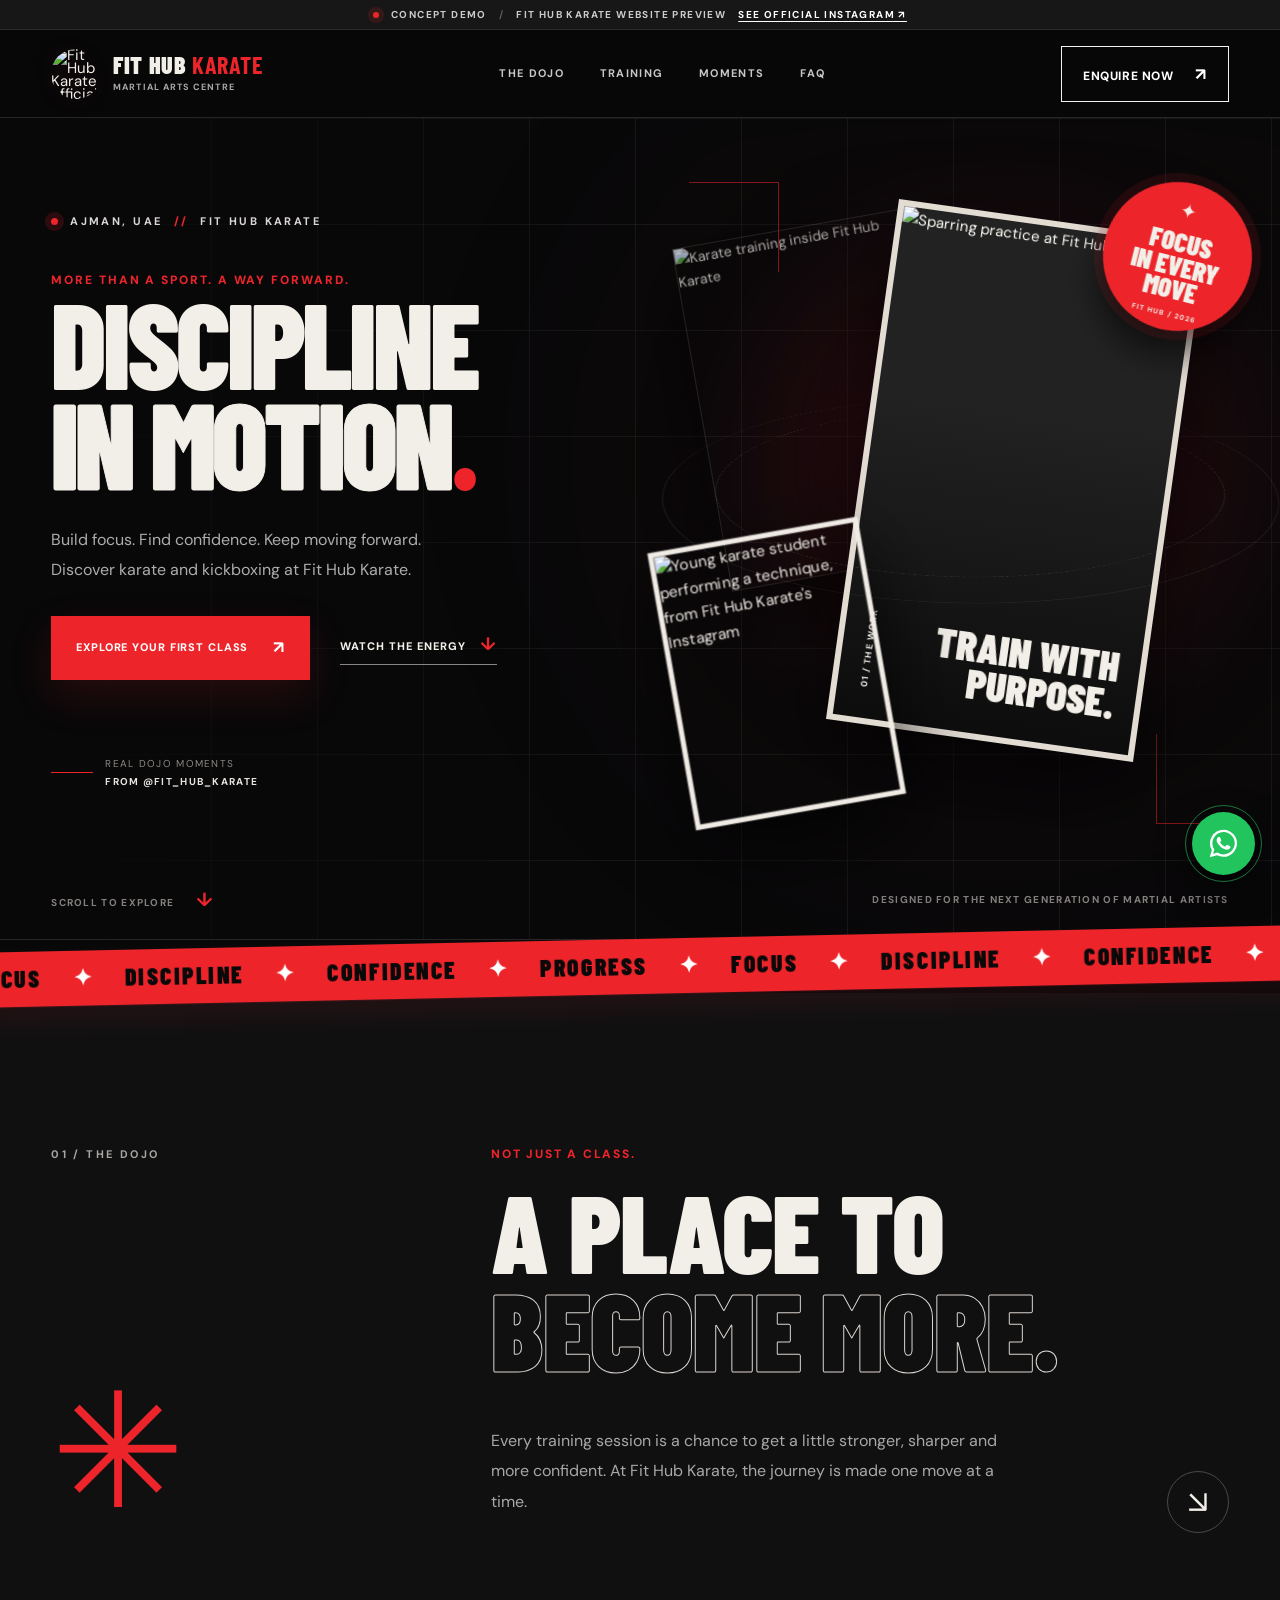
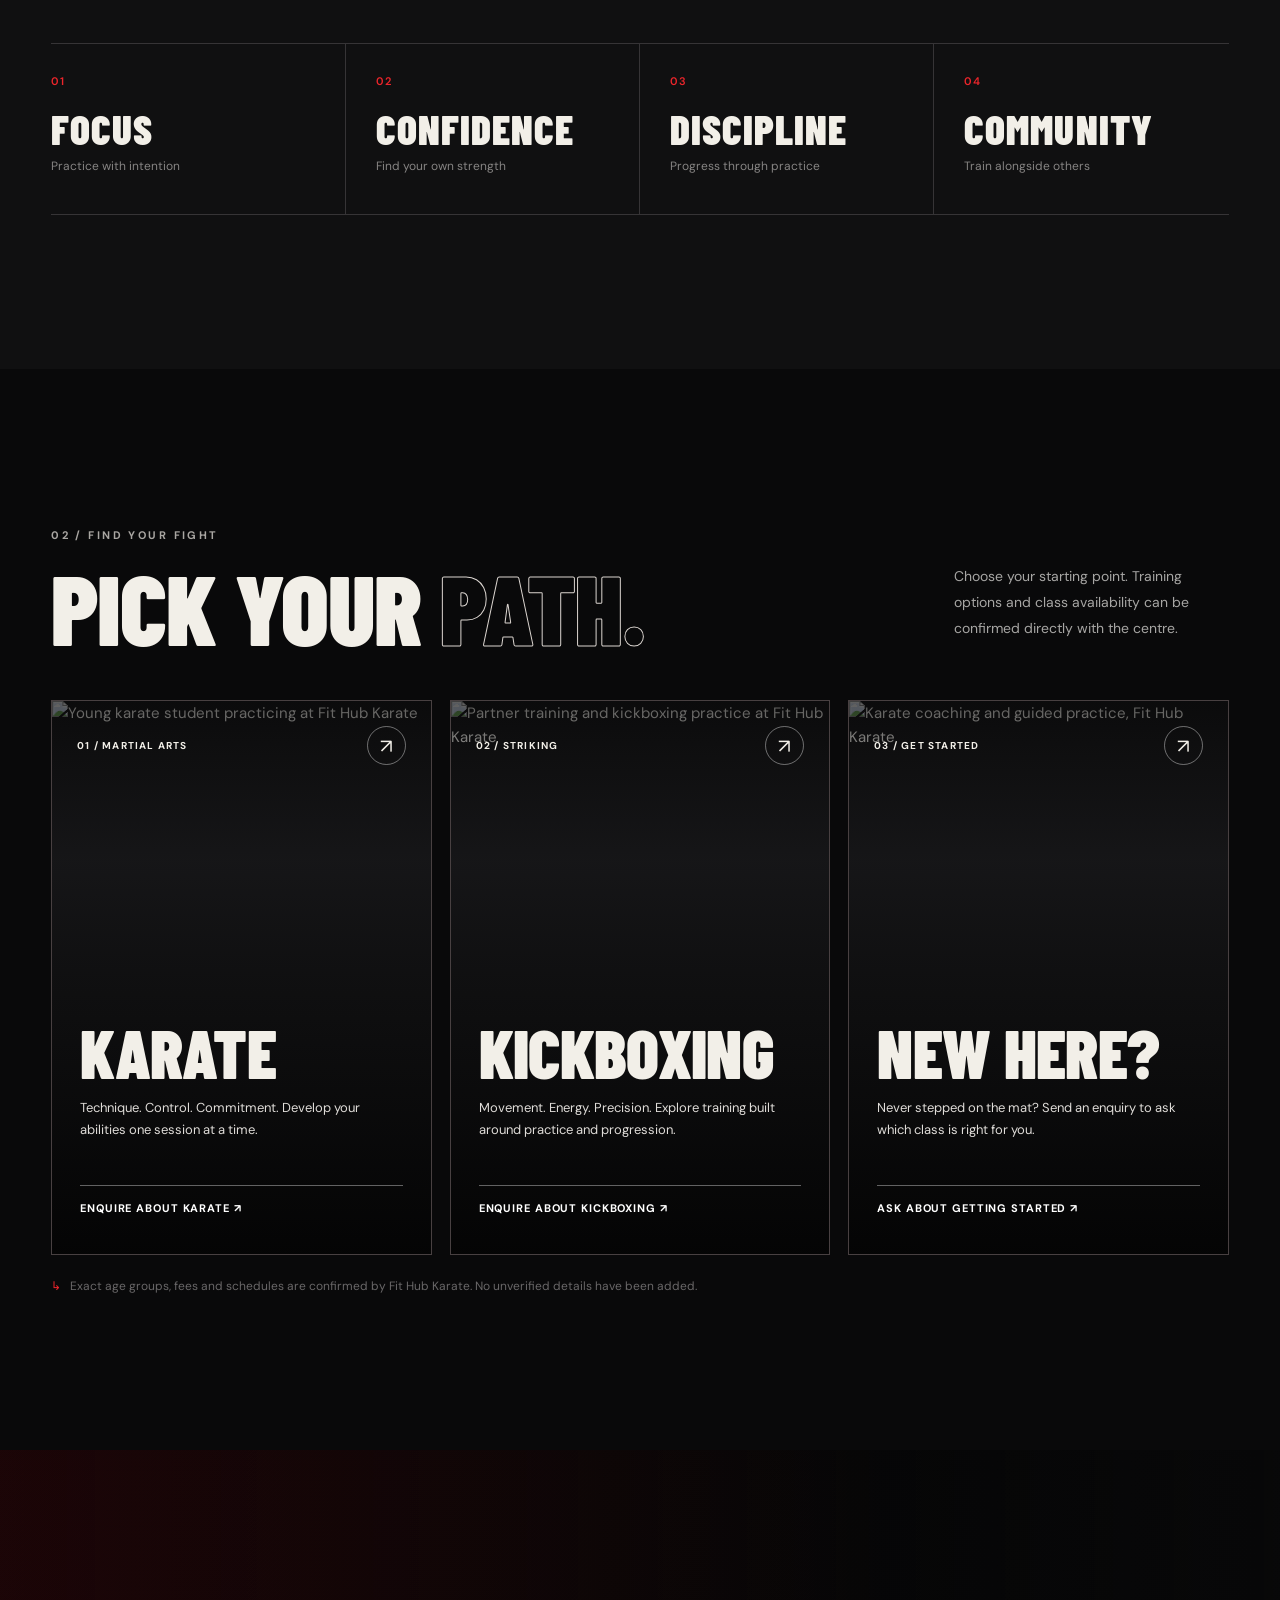
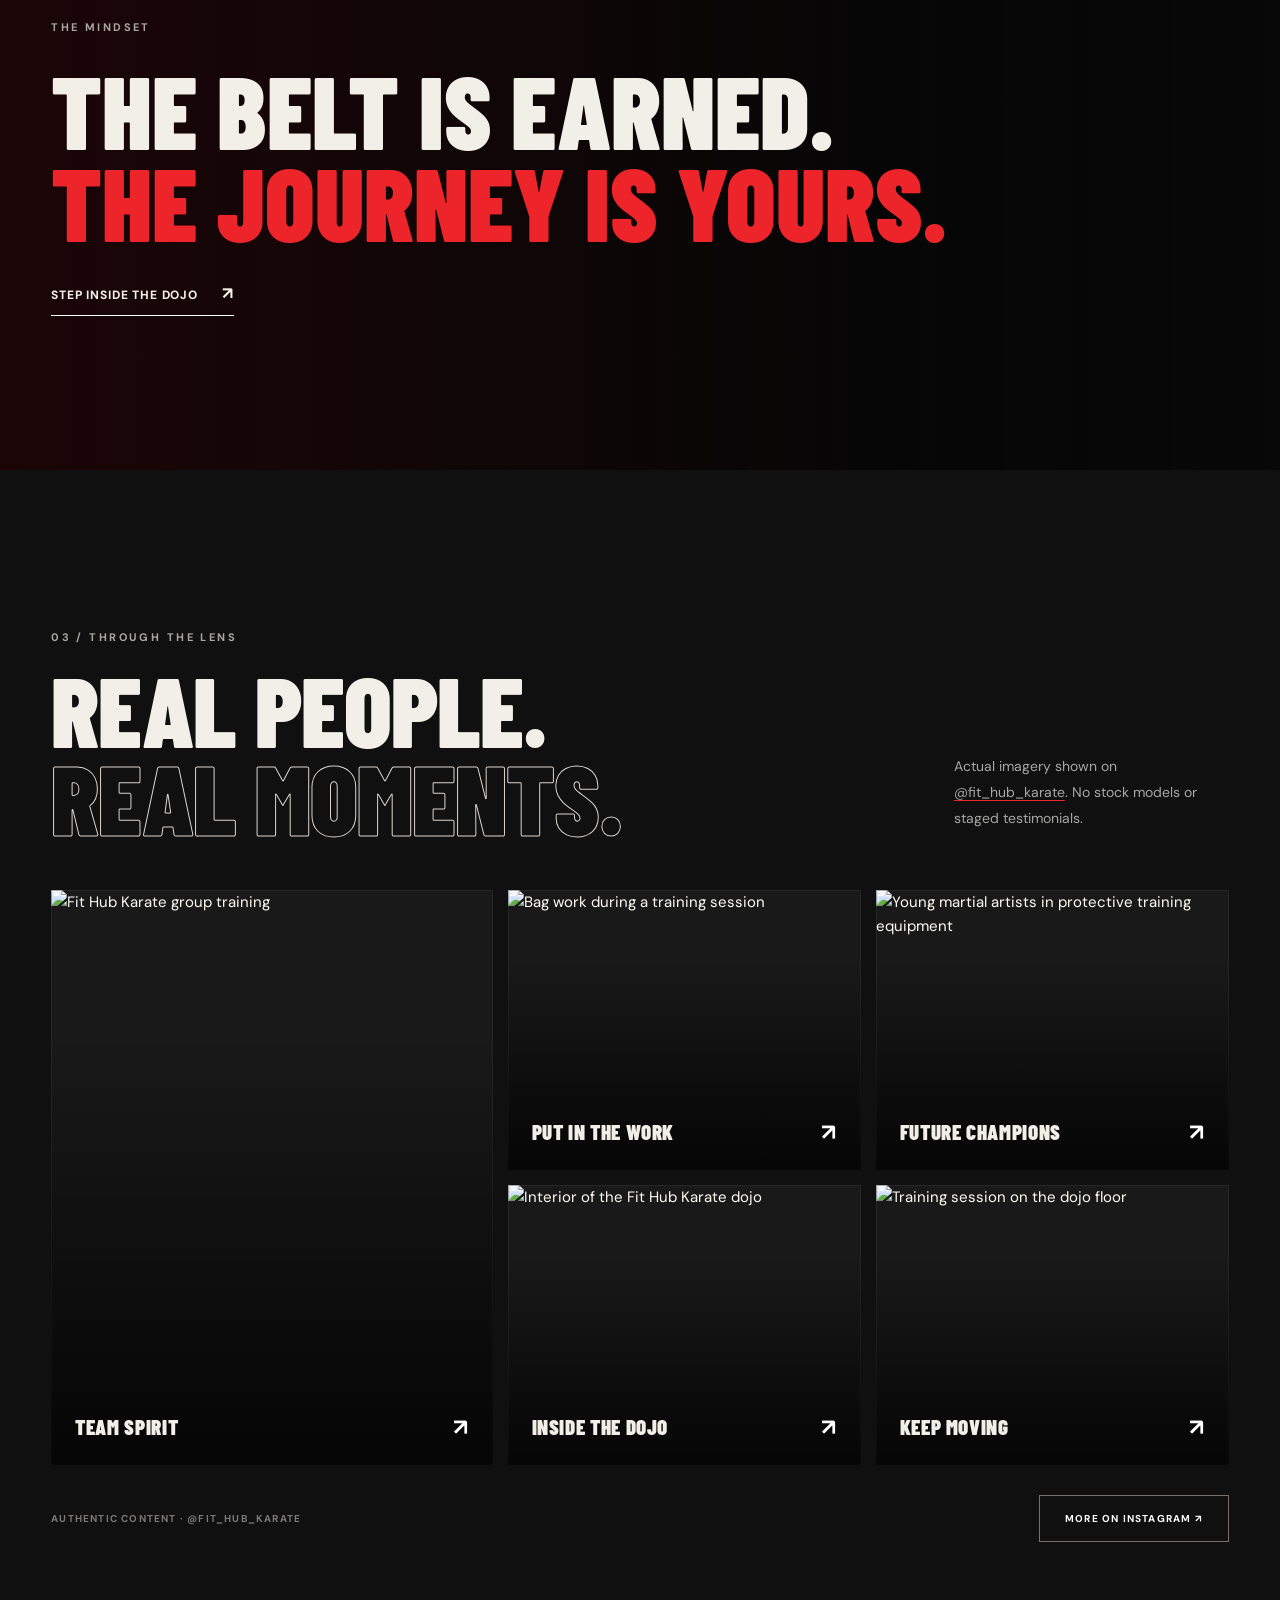
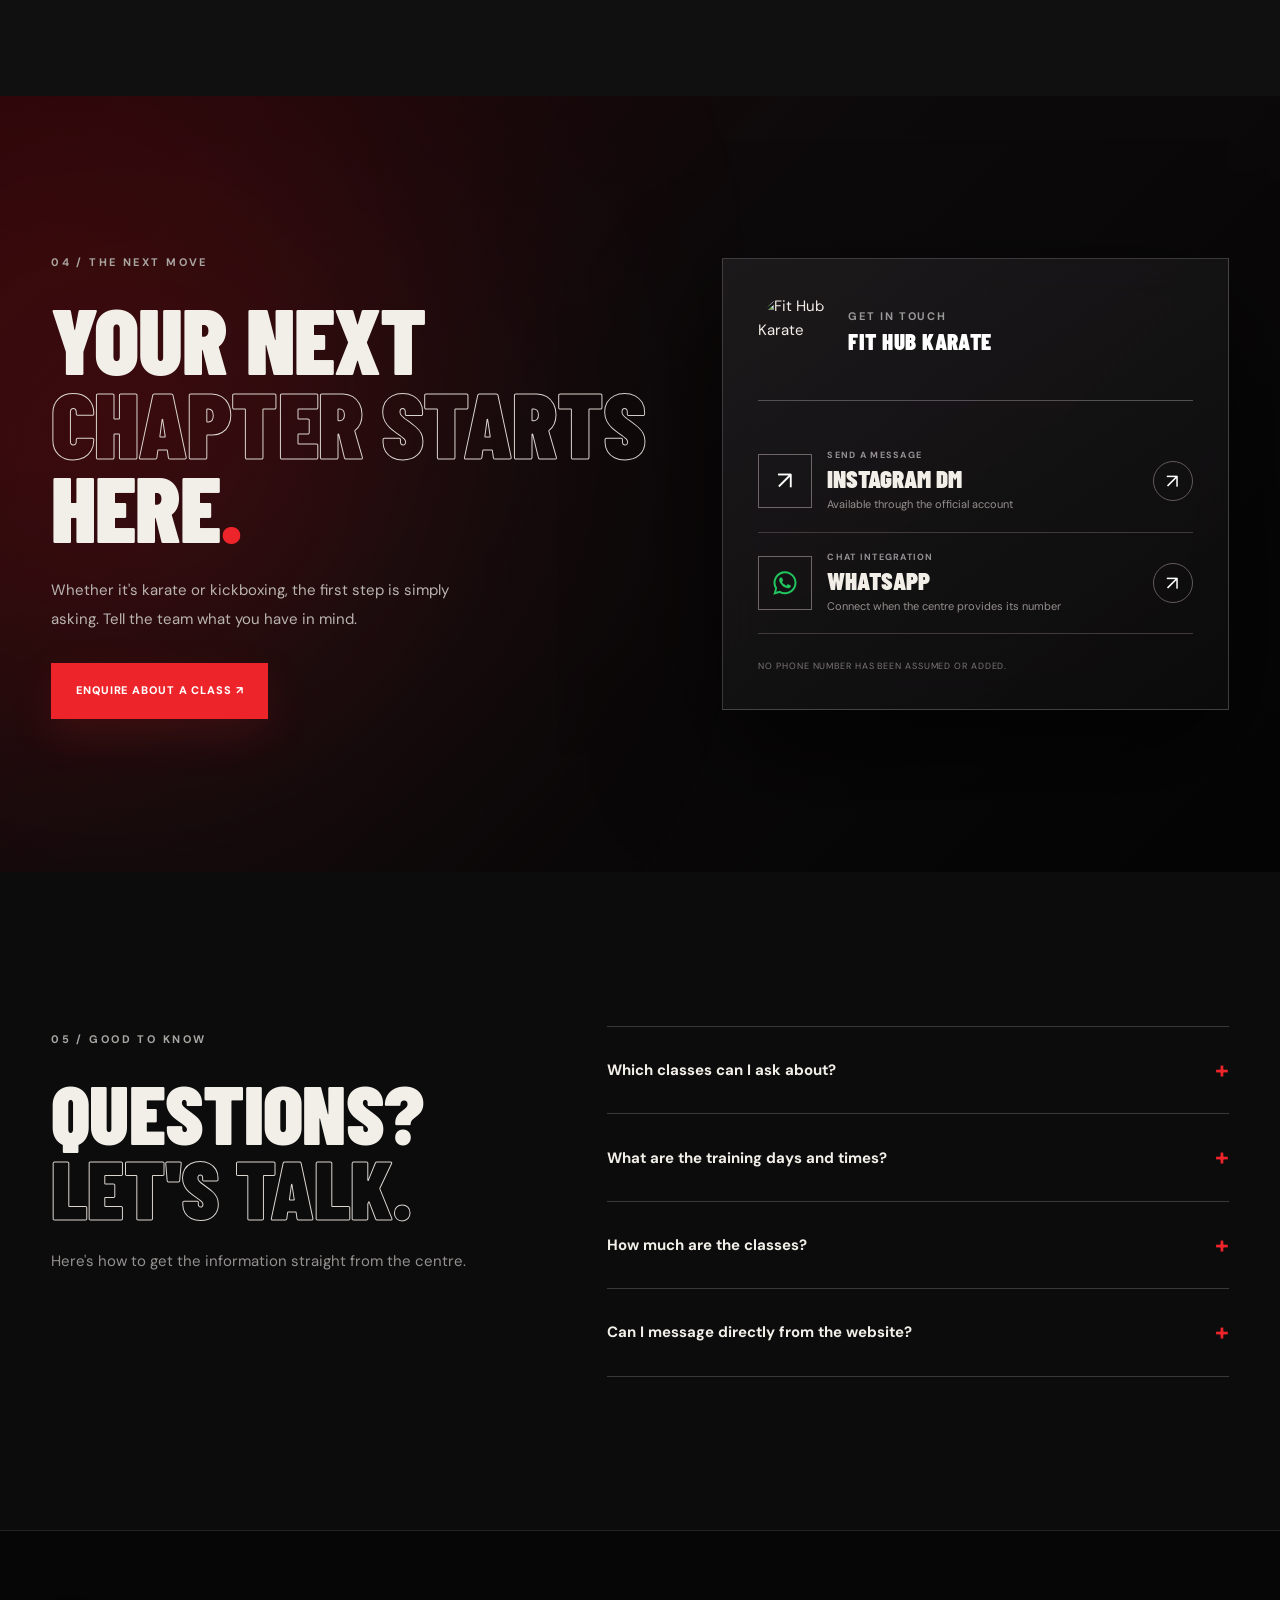
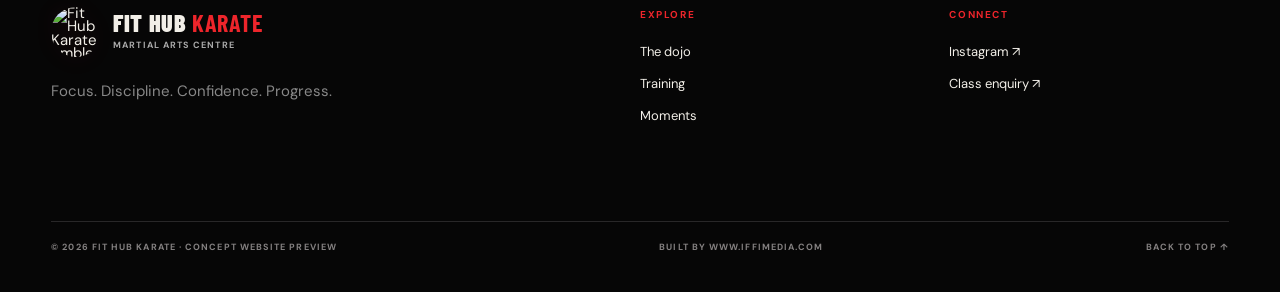
==== fit-hub-karate/index.html @ 552bd7cb "Add separate Fit Hub Karate futuristic concept demo and authentic Instagram imagery" ====
<!DOCTYPE html>
<html lang="en">
<head>
  <meta charset="UTF-8" />
  <meta name="viewport" content="width=device-width, initial-scale=1" />
  <meta name="theme-color" content="#0a0a0b" />
  <meta name="description" content="Fit Hub Karate — martial arts training, karate and kickboxing in Ajman. Explore real moments from the dojo and enquire about classes." />
  <meta property="og:title" content="FIT HUB KARATE | Discipline in Motion" />
  <meta property="og:description" content="Explore Fit Hub Karate's programs and authentic moments from the dojo." />
  <meta property="og:image" content="https://d2ol7oe51mr4n9.cloudfront.net/user_3KYPszgdAEjqdH8bZYvE3jjPIXd/e1987453-2b56-4bef-8ca5-f088abf48499.webp" />
  <link rel="icon" type="image/webp" href="https://d2ol7oe51mr4n9.cloudfront.net/user_3KYPszgdAEjqdH8bZYvE3jjPIXd/39b40519-b573-4ea6-8943-a8e97a58d412.webp" />
  <link rel="preconnect" href="https://fonts.googleapis.com" />
  <link rel="preconnect" href="https://fonts.gstatic.com" crossorigin />
  <link href="https://fonts.googleapis.com/css2?family=Barlow+Condensed:wght@500;600;700;800;900&family=DM+Sans:wght@400;500;600;700&display=swap" rel="stylesheet" />
  <style>
:root{--bg:#080809;--surface:#111113;--red:#ed252b;--red2:#a00910;--cream:#f2efe8;--muted:#a5a3a0;--line:rgba(255,255,255,.12);--display:'Barlow Condensed',Impact,'Arial Narrow',sans-serif;--body:'DM Sans',Arial,sans-serif;--ease:cubic-bezier(.19,1,.22,1)}
*{box-sizing:border-box}html{scroll-behavior:smooth;scroll-padding-top:95px}body{margin:0;color:var(--cream);background:var(--bg);font:400 15px/1.6 var(--body);overflow-x:hidden}body.modal-open{overflow:hidden}img{display:block;max-width:100%}a{color:inherit;text-decoration:none}button,input,textarea,select{font:inherit}button{cursor:pointer}button:focus-visible,a:focus-visible,input:focus-visible,select:focus-visible,textarea:focus-visible{outline:2px solid var(--red);outline-offset:3px}::selection{background:var(--red);color:#fff}.wrap{width:min(100% - 8vw,1440px);margin:auto}.section-pad{padding:clamp(100px,12vw,170px) 0}.scroll-progress{position:fixed;z-index:101;top:0;left:0;height:3px;width:0;background:var(--red);box-shadow:0 0 18px var(--red)}.preview-bar{height:30px;background:#171717;border-bottom:1px solid #2c2c2d;display:flex;align-items:center;justify-content:center;gap:12px;font-size:10px;letter-spacing:.14em;font-weight:700;color:#ccc;text-transform:uppercase}.preview-bar .pulse{width:6px;height:6px;border-radius:50%;background:var(--red);box-shadow:0 0 0 5px #ed252b22;animation:breathe 2s infinite}.preview-bar a{color:#fff;text-decoration:underline;text-underline-offset:3px}.preview-divider{color:#5c5c5c}.site-header{position:sticky;z-index:90;top:0;height:88px;display:flex;justify-content:space-between;align-items:center;gap:28px;padding:0 4vw;background:rgba(8,8,9,.84);backdrop-filter:blur(23px);-webkit-backdrop-filter:blur(23px);border-bottom:1px solid var(--line)}.brand{display:flex;align-items:center;gap:12px;flex-shrink:0;line-height:.88}.brand img{width:50px;height:50px;object-fit:cover;border-radius:50%;filter:drop-shadow(0 2px 10px #ef243322)}.brand span{font:900 24px/1 var(--display);letter-spacing:.025em}.brand b{color:var(--red)}.brand small{display:block;font:700 9px/1.6 var(--body);letter-spacing:.12em;color:#aaa;margin-top:3px}.desktop-nav{display:flex;gap:clamp(16px,2.8vw,42px)}.desktop-nav a{font-size:11px;font-weight:700;letter-spacing:.12em;color:#c9c7c5;transition:color .25s}.desktop-nav a:hover{color:var(--red)}.nav-cta{border:1px solid #f2f2f2;padding:16px 21px;background:transparent;color:#fff;font:800 12px var(--body);letter-spacing:.05em;transition:background .25s,color .25s;white-space:nowrap}.nav-cta span{padding-left:18px;font-size:17px}.nav-cta:hover{background:#fff;color:#000}.menu-toggle{display:none;background:none;border:0;padding:12px;width:47px}.menu-toggle span{display:block;width:100%;height:2px;background:#fff;margin:6px 0;transition:.3s}.mobile-menu{display:none}.hero{min-height:790px;position:relative;isolation:isolate;overflow:hidden;border-bottom:1px solid var(--line)}.hero-grid-lines{position:absolute;inset:0;z-index:-2;opacity:.28;background-image:linear-gradient(90deg,transparent calc(100% - 1px),#7e7777 100%),linear-gradient(0deg,transparent calc(100% - 1px),#7e7777 100%);background-size:106px 106px;mask-image:linear-gradient(90deg,transparent 0%,black 50%,black 100%)}.hero-aura{position:absolute;z-index:-1;right:-10%;top:0;width:76%;height:110%;background:radial-gradient(ellipse at 58% 38%,#7c101e70 0%,#1d080c2c 37%,transparent 70%);filter:blur(22px)}.hero-inner{display:grid;grid-template-columns:1fr 1.02fr;gap:3.2vw;min-height:700px;align-items:center;padding-top:34px;padding-bottom:35px}.hero-copy{position:relative;z-index:5;padding:45px 0}.eyebrow,.section-index{font-size:11px;font-weight:700;letter-spacing:.22em;text-transform:uppercase;color:#a9a6a2}.eyebrow{display:flex;align-items:center;gap:12px;color:#dbd8d7}.eyebrow i{width:7px;height:7px;background:var(--red);border-radius:50%;box-shadow:0 0 0 6px #ed252b27}.eyebrow-slash{color:var(--red);font-weight:900}.hero-overline{font:800 12px var(--body);letter-spacing:.16em;margin:41px 0 4px;color:var(--red)}.hero h1{font:900 clamp(94px,9.5vw,166px)/.82 var(--display);letter-spacing:-.03em;margin:0;text-transform:uppercase;transform:scaleX(.94);transform-origin:left;white-space:nowrap}.hero h1 em{font-style:normal;color:var(--cream);-webkit-text-stroke:1px var(--cream)}.hero h1 .period,.period{color:var(--red);-webkit-text-stroke:0}.hero-description{margin:34px 0 32px;max-width:425px;color:#aeadab;font-size:16px;line-height:1.85}.hero-actions{display:flex;align-items:center;gap:30px;flex-wrap:wrap}.primary-btn{display:inline-flex;align-items:center;justify-content:space-between;gap:25px;border:1px solid var(--red);color:white;background:var(--red);padding:19px 24px;font-size:11px;font-weight:800;letter-spacing:.08em;line-height:1.4;box-shadow:0 16px 44px #ed252b24;transition:transform .3s var(--ease),background .3s,box-shadow .3s;white-space:nowrap}.primary-btn:hover{transform:translateY(-4px);background:#ff3034;box-shadow:0 22px 50px #ed252b53}.primary-btn span{font-size:17px}.text-link{font:800 11px var(--body);letter-spacing:.09em;border-bottom:1px solid #878585;padding-bottom:8px;white-space:nowrap}.text-link span{font-size:18px;margin-left:10px;color:var(--red)}.hero-footnote{display:flex;align-items:center;gap:12px;margin-top:75px;font-size:10px;letter-spacing:.13em;line-height:1.8;color:#8d8985}.hero-footnote b{color:#e8e4df}.line-dot{width:42px;height:1px;background:var(--red)}.hero-visual{height:700px;position:relative;perspective:1200px;transform-style:preserve-3d}.orbit{position:absolute;border:1px solid #ffffff15;border-radius:50%;width:600px;height:600px;right:-40px;top:25px;transform:rotateX(70deg) rotate(-28deg);pointer-events:none}.orbit-two{width:500px;height:500px;top:75px;right:10px;border-style:dashed;border-color:#ffffff20}.stage-card{position:absolute;overflow:hidden;border:1px solid #ffffff25;transform-style:preserve-3d;box-shadow:0 30px 80px #000b;will-change:transform}.stage-card img{width:100%;height:100%;object-fit:cover}.stage-back{top:56px;left:5%;width:43%;height:53%;transform:rotate(-10deg) translateZ(-80px);filter:brightness(.73);z-index:1}.stage-main{top:66px;right:10%;width:54%;height:75%;transform:rotate(8deg);z-index:3;border:6px solid #e3dcd3;background:#222}.stage-main img{filter:contrast(1.12) saturate(.76)}.stage-image-shade{position:absolute;inset:35% 0 0;background:linear-gradient(0deg,#090909d9,transparent)}.stage-caption{position:absolute;bottom:6%;left:7%;right:7%;display:flex;align-items:flex-end;justify-content:space-between;gap:7px}.stage-caption strong{font:900 42px/.9 var(--display);text-align:right}.stage-number{font:700 9px var(--body);letter-spacing:.12em;writing-mode:vertical-rl;transform:rotate(180deg)}.stage-front{z-index:4;bottom:47px;left:4%;width:36%;height:39%;transform:rotate(-10deg) translateZ(35px);border:5px solid #f0ece5}.floating-badge{position:absolute;top:30px;right:-4%;z-index:5;width:149px;height:149px;border-radius:50%;background:var(--red);box-shadow:0 0 0 9px #ed252b1a,0 25px 35px #0009;display:flex;align-items:center;justify-content:center;flex-direction:column;text-align:center;transform:rotate(14deg);animation:levitate 5s ease-in-out infinite}.floating-badge b{font:900 27px/.88 var(--display)}.floating-badge span:last-child{font:700 7px var(--body);letter-spacing:.14em;margin-top:9px}.floating-badge-spark{font-size:20px;margin-bottom:4px}.visual-corner{position:absolute;z-index:0;border-left:1px solid #ed252b88;border-bottom:1px solid #ed252b88;width:90px;height:90px}.corner-top{top:30px;left:6%;transform:rotate(180deg)}.corner-bottom{right:-3%;bottom:28px}.hero-bottom{display:flex;justify-content:space-between;align-items:center;gap:15px;padding-bottom:27px;font:700 10px var(--body);letter-spacing:.13em;color:#85807d}.scroll-arrow{padding-left:18px;color:var(--red);font-size:19px}.ticker{background:var(--red);color:#090909;overflow:hidden;padding:16px 0;transform:rotate(-1.2deg) scale(1.04);position:relative;z-index:4;box-shadow:0 13px 25px #ed252b15}.ticker-track{display:flex;gap:30px;white-space:nowrap;width:max-content;align-items:center;animation:marquee 23s linear infinite;font:900 23px/.9 var(--display);letter-spacing:.09em}.ticker-track span{font-size:22px;color:#fff}.about-section{background:#101011}.about-grid{display:grid;grid-template-columns:33% 1fr;gap:4vw}.section-label{display:flex;flex-direction:column;justify-content:space-between;min-height:330px}.section-symbol{font-size:160px;color:var(--red);line-height:1}.kicker{color:var(--red);font:800 12px var(--body);letter-spacing:.15em;margin-bottom:20px}.display-heading{font:900 clamp(69px,8.5vw,135px)/.88 var(--display);letter-spacing:-.01em;margin:0;line-height:.9}.display-heading em{font-style:normal;color:transparent;-webkit-text-stroke:1px #dbd5d0}.about-bottom{display:flex;justify-content:space-between;align-items:end;gap:30px;margin-top:32px}.about-bottom p{max-width:540px;color:#aaa8a6;font-size:16px;line-height:1.9}.round-arrow{border:1px solid #4b4847;width:62px;height:62px;display:grid;place-items:center;border-radius:50%;font-size:32px;flex-shrink:0;transition:.3s}.round-arrow:hover{background:var(--red);border-color:var(--red);transform:rotate(45deg)}.value-strip{margin-top:110px;display:grid;grid-template-columns:repeat(4,1fr);border-top:1px solid #363436;border-bottom:1px solid #363436}.value{padding:30px 30px 32px;min-height:170px;border-right:1px solid #363436;display:flex;flex-direction:column;gap:4px}.value:first-child{padding-left:0}.value:last-child{border-right:0}.value>span{font:600 11px var(--body);color:var(--red);letter-spacing:.1em;margin-bottom:12px}.value b{font:900 41px var(--display);letter-spacing:.025em}.value small{color:#868483;font-size:12px}.program-section{background:#09090a}.section-head{display:flex;justify-content:space-between;gap:50px;align-items:end;margin-bottom:48px}.section-head .display-heading{margin-top:17px;font-size:clamp(65px,7.7vw,115px)}.section-head p{max-width:275px;font-size:14px;line-height:1.85;color:#a7a6a4;margin-bottom:10px}.section-head p a{text-decoration:underline;text-decoration-color:var(--red);text-underline-offset:3px}.program-grid{display:grid;grid-template-columns:repeat(3,1fr);gap:18px}.program-card{position:relative;min-height:555px;overflow:hidden;border:1px solid #484041;background:#171719;isolation:isolate;cursor:pointer;transition:transform .6s var(--ease),border-color .3s,box-shadow .4s}.program-card:hover{transform:translateY(-15px) rotateX(2deg);border-color:var(--red);box-shadow:0 25px 85px #ed252b14}.program-img,.program-img-overlay{position:absolute;inset:0}.program-img img{width:100%;height:100%;object-fit:cover;filter:saturate(.62) contrast(1.1);transition:transform .9s var(--ease),filter .8s}.program-card:hover .program-img img{transform:scale(1.08);filter:saturate(.95) contrast(1.1)}.program-img-overlay{background:linear-gradient(180deg,#050505a6 0%,#05050512 29%,#05050565 49%,#030303ed 100%)}.program-top{position:relative;display:flex;align-items:center;justify-content:space-between;padding:25px}.program-top span:first-child{font:700 10px var(--body);letter-spacing:.12em}.program-chevron{display:grid;place-items:center;width:39px;height:39px;border:1px solid #fff6;border-radius:50%;font-size:20px;transition:.3s}.program-card:hover .program-chevron{background:var(--red);border-color:var(--red);transform:rotate(45deg)}.program-info{position:absolute;bottom:0;left:0;right:0;padding:0 28px 35px}.program-info h3{font:900 clamp(54px,5.3vw,86px)/.9 var(--display);letter-spacing:-.01em;margin:0 0 14px}.program-info p{font-size:13px;color:#dfdcd8;line-height:1.7;max-width:300px;min-height:62px}.program-link{padding:15px 0 0;margin-top:13px;width:100%;text-align:left;border:0;border-top:1px solid #ffffff5e;background:none;color:#fff;font:700 11px var(--body);letter-spacing:.08em}.program-link:hover{color:#ff7777}.program-note{margin-top:22px;color:#696768;font-size:12px}.program-note span{color:var(--red);margin-right:6px}.full-bleed-banner{position:relative;height:min(63vw,620px);min-height:380px;display:flex;align-items:center;isolation:isolate;overflow:hidden}.banner-bg{position:absolute;inset:0;z-index:-2;background-image:linear-gradient(90deg,#070709ee 0%,#090909ae 45%,#09090918 100%),url('https://d2ol7oe51mr4n9.cloudfront.net/user_3KYPszgdAEjqdH8bZYvE3jjPIXd/03d7ed71-835a-4d4a-8fbf-767b30cee4e2.webp');background-position:center,center 36%;background-size:cover,cover;filter:contrast(1.05)}.full-bleed-banner::after{position:absolute;content:'';width:100%;height:100%;inset:0;background:linear-gradient(90deg,#ee22251c 0%,transparent 70%);z-index:-1}.banner-content h2{font:900 clamp(64px,8vw,128px)/.9 var(--display);margin:25px 0 34px}.banner-content h2 em{font-style:normal;color:var(--red)}.banner-content a{font:800 12px var(--body);letter-spacing:.07em;border-bottom:1px solid #fff;padding-bottom:12px}.banner-content a span{margin-left:20px;font-size:17px}.gallery-section{background:#101011}.gallery-grid{display:grid;grid-template-columns:1.25fr 1fr 1fr;grid-template-rows:repeat(2,280px);gap:15px}.gallery-item{position:relative;overflow:hidden;background:#191919;box-shadow:inset 0 0 0 1px #ffffff10}.gallery-item.tall{grid-row:span 2}.gallery-item img{width:100%;height:100%;object-fit:cover;object-position:center 34%;filter:saturate(.8) contrast(1.12);transition:transform 1s var(--ease),filter .7s}.gallery-item:hover img{transform:scale(1.08);filter:saturate(1.1)}.gallery-item::after{position:absolute;inset:25% 0 0;content:'';background:linear-gradient(0deg,#000c,transparent);pointer-events:none}.gallery-item span{position:absolute;z-index:1;left:24px;right:24px;bottom:23px;font:900 21px var(--display);letter-spacing:.03em;display:flex;justify-content:space-between;align-items:center}.gallery-item span b{font:700 23px var(--body);color:#fff}.gallery-bottom{display:flex;justify-content:space-between;align-items:center;gap:20px;margin-top:30px;color:#7c7977;font:700 10px var(--body);letter-spacing:.12em}.outline-btn{display:inline-flex;padding:16px 25px;border:1px solid #77716e;color:#fff;transition:.25s}.outline-btn:hover{background:var(--cream);color:#070707}.enquiry-section{position:relative;overflow:hidden;isolation:isolate;background:linear-gradient(135deg,#220508,#0d0a0b 42%,#050505 100%)}.enquiry-light{position:absolute;width:600px;height:650px;border-radius:50%;background:#e2222836;filter:blur(150px);left:-180px;top:0;z-index:-1}.enquiry-grid{display:grid;grid-template-columns:1.08fr .92fr;align-items:center;gap:6vw}.enquiry-grid .display-heading{margin:23px 0 28px;font-size:clamp(66px,7.3vw,118px)}.enquiry-grid>div>p{color:#bab4b1;max-width:435px;line-height:1.9;margin-bottom:30px}.contact-card{background:linear-gradient(145deg,#242124b2,#0c0c0ce8);border:1px solid #ffffff30;padding:35px;backdrop-filter:blur(22px);box-shadow:0 45px 110px #000a;position:relative;transform:perspective(1000px) rotateY(-5deg) rotateX(2deg);transition:transform .5s var(--ease)}.contact-card:hover{transform:perspective(1000px) rotateY(0deg) rotateX(0)}.contact-card-head{display:flex;align-items:center;gap:14px}.contact-card-head img{width:76px;height:76px;border-radius:50%}.contact-card-head span{font:700 11px/1.8 var(--body);letter-spacing:.15em;color:#999}.contact-card-head b{font:900 23px var(--display);letter-spacing:.02em;color:#fff}.contact-divider{height:1px;background:#555055;margin:30px 0}.contact-option{display:flex;align-items:center;gap:15px;padding:18px 0;border-bottom:1px solid #403a3e}.contact-option-icon{display:grid;place-items:center;width:54px;height:54px;border:1px solid #6d6568;color:#fff;font-size:25px;flex-shrink:0}.contact-option-icon.wa-icon-small{color:#22c45e}.contact-option-icon svg{width:28px;height:28px}.contact-option>div{flex:1}.contact-option small{display:block;font:700 9px var(--body);letter-spacing:.14em;color:#959194}.contact-option strong{display:block;font:900 25px/1.4 var(--display)}.contact-option div>span{display:block;color:#96908e;font-size:11px}.contact-option>a,.contact-option>button{width:40px;height:40px;border:1px solid #62595b;border-radius:50%;display:grid;place-items:center;background:transparent;color:#fff;font-size:20px;flex-shrink:0;transition:.3s}.contact-option>a:hover,.contact-option>button:hover{border-color:var(--red);background:var(--red)}.contact-card-bottom{font-size:9px;letter-spacing:.1em;color:#7d7679;margin-top:25px}.faq-section{background:#0c0c0d}.faq-layout{display:grid;grid-template-columns:.83fr 1.17fr;gap:9vw}.faq-layout .display-heading{margin-top:25px;font-size:clamp(64px,6.5vw,110px)}.faq-layout>div>p{color:#94918f;margin-top:24px}.faq-list{border-top:1px solid #3a3838}.faq-list details{border-bottom:1px solid #3a3838;padding:24px 0}.faq-list summary{display:flex;justify-content:space-between;align-items:center;cursor:pointer;font-size:15px;font-weight:700;list-style:none;gap:20px}.faq-list summary::-webkit-details-marker{display:none}.faq-list summary span{display:grid;place-items:center;color:var(--red);font-size:24px;transition:.3s}.faq-list details[open] summary span{transform:rotate(45deg)}.faq-list p{color:#aaa7a4;line-height:1.85;max-width:630px;margin:13px 35px 0 0;font-size:14px}.footer{background:#060606;border-top:1px solid var(--line);padding:76px 0 20px}.footer-upper{display:grid;grid-template-columns:2fr 1fr 1fr;gap:30px;margin-bottom:94px}.footer-upper p{color:#888;margin-top:22px}.footer-upper>div:not(:first-child){display:flex;flex-direction:column;gap:11px;font-size:13px}.footer-upper>div:not(:first-child)>span{font-size:10px;font-weight:700;letter-spacing:.16em;color:var(--red);margin-bottom:8px}.footer-upper button{color:inherit;background:none;border:0;padding:0;text-align:left;font-size:13px}.footer-upper a:hover,.footer-upper button:hover{color:var(--red)}.footer-bottom{border-top:1px solid #282728;padding:19px 0;display:flex;justify-content:space-between;gap:15px;color:#848181;font:700 9px var(--body);letter-spacing:.12em}.footer-bottom a:hover{color:white}.whatsapp-float{position:fixed;z-index:85;right:25px;bottom:25px;width:63px;height:63px;border:0;background:#22c45e;border-radius:50%;display:grid;place-items:center;color:white;box-shadow:0 13px 35px #000a;transition:transform .3s}.whatsapp-float svg{width:33px;height:33px;position:relative;z-index:2}.whatsapp-float:hover{transform:translateY(-4px) scale(1.05)}.float-ring{position:absolute;inset:-7px;border:1px solid #2ed46d88;border-radius:50%;animation:ring 3s infinite;pointer-events:none}.dialog{position:fixed;max-height:min(92dvh,950px);overflow-y:auto;width:min(94vw,650px);background:#161416;color:white;border:1px solid #625558;padding:35px clamp(24px,4vw,52px) 45px;box-shadow:0 30px 140px #000e;scrollbar-color:#bd222c #161416}.dialog::backdrop{background:#020203dc;backdrop-filter:blur(8px)}.close-dialog{display:grid;place-items:center;position:absolute;right:25px;top:20px;background:none;border:1px solid #625858;color:#fff;width:35px;height:35px;font-size:25px;z-index:1}.dialog-header h2,.small-dialog h2{font:900 clamp(51px,7vw,84px)/.86 var(--display);margin:18px 0}.dialog h2 em{font-style:normal;color:var(--red)}.dialog-header p,.small-dialog p{font-size:13px;color:#a6a3a3;line-height:1.75;margin-bottom:20px}.dialog form{display:grid;gap:14px}.dialog form label{display:flex;flex-direction:column;gap:7px;font-size:10px;letter-spacing:.12em;font-weight:700;color:#bab5b5}.dialog form :is(input,select,textarea){width:100%;padding:13px 15px;color:#eee;background:#252125;border:1px solid #534a50;border-radius:0;outline-offset:0;font-size:14px;letter-spacing:normal;font-weight:400}.dialog form :is(input,select,textarea):focus{border-color:var(--red)}.dialog textarea{resize:vertical}.form-two{display:grid;grid-template-columns:1fr 1fr;gap:15px}.form-submit{margin-top:9px;width:100%;text-align:left}.form-small{font-size:10px;color:#858185;line-height:1.5;margin:0}.form-feedback{padding:16px 18px;border:1px solid #54b96a;background:#0e2a16;margin-top:15px;white-space:pre-line;font-size:13px;line-height:1.65}.small-dialog{width:min(94vw,490px)}.small-dialog .primary-btn{margin-top:16px}.wa-modal-icon{color:#23c45f}.wa-modal-icon svg{width:55px;height:55px}[data-reveal]{opacity:0;transform:translateY(32px);transition:opacity .9s var(--ease),transform .9s var(--ease)}[data-reveal].is-visible{opacity:1;transform:translateY(0)}.hero-visual[data-reveal].is-visible{transform:none}.program-card[data-reveal].is-visible:hover{transform:translateY(-15px) rotateX(2deg)}@keyframes marquee{to{transform:translateX(-50%)}}@keyframes breathe{50%{box-shadow:0 0 0 8px #ed252b16}}@keyframes levitate{50%{transform:translateY(-12px) rotate(10deg)}}@keyframes ring{0%{opacity:1;transform:scale(.9)}80%,100%{opacity:0;transform:scale(1.3)}}
@media(max-width:1250px){.hero h1{font-size:clamp(83px,9vw,125px)}.hero-visual{height:630px}.stage-main{width:58%;right:7%}.floating-badge{width:126px;height:126px}.floating-badge b{font-size:23px}.hero-inner{min-height:640px}.desktop-nav{gap:18px}.desktop-nav a{font-size:10px}}
@media(max-width:990px){.desktop-nav{display:none}.menu-toggle{display:block}.menu-toggle[aria-expanded="true"] span:first-child{transform:translateY(8px) rotate(45deg)}.menu-toggle[aria-expanded="true"] span:last-child{transform:rotate(-45deg)}.mobile-menu{display:flex;position:fixed;z-index:89;top:118px;left:0;right:0;background:#141213;max-height:0;overflow:hidden;flex-direction:column;align-items:stretch;transition:max-height .45s var(--ease);padding:0 5vw}.mobile-menu.open{max-height:480px;border-bottom:1px solid #484143;padding:12px 5vw 25px}.mobile-menu a{padding:13px 0;border-bottom:1px solid #383338;font:800 23px var(--display)}.mobile-menu button{background:var(--red);border:0;color:white;padding:15px;margin-top:16px;text-align:left;font:800 12px var(--body)}.hero-inner{grid-template-columns:1fr 1fr;gap:0}.hero h1{font-size:clamp(75px,9.5vw,96px)}.hero-overline{margin-top:24px}.hero-description{font-size:14px}.hero-visual{height:570px}.stage-main{height:70%;top:80px;width:60%;right:0}.stage-front{bottom:55px;left:2%;width:40%}.floating-badge{right:0}.hero-footnote{margin-top:35px}.hero-bottom>span:last-child{display:none}.display-heading{font-size:83px}.program-grid{gap:12px}.program-card{min-height:500px}.program-info{padding:0 18px 20px}.program-info h3{font-size:57px}.program-top{padding:20px}.enquiry-grid{grid-template-columns:1fr 1fr;gap:3vw}.contact-card{padding:20px}.contact-option-icon{height:42px;width:42px}.contact-option strong{font-size:22px}.gallery-grid{grid-template-rows:repeat(2,220px)}}
@media(max-width:750px){.wrap{width:min(100% - 38px,600px)}.preview-bar{font-size:8px;gap:7px}.site-header{height:72px;padding:0 18px}.brand img{width:42px;height:42px}.brand span{font-size:20px}.brand small{font-size:7.5px}.nav-cta{display:none}.mobile-menu{top:102px}.hero{min-height:auto}.hero-inner{display:flex;flex-direction:column;min-height:0;padding-top:45px;align-items:stretch}.hero-copy{padding:0}.hero h1{font-size:clamp(75px,17vw,128px)}.hero-overline{margin:28px 0 5px}.hero-description{font-size:15px;max-width:520px;margin:24px 0 23px}.hero-actions{gap:22px}.primary-btn{padding:17px 20px}.hero-footnote{margin-top:34px}.hero-visual{height:min(120vw,620px);margin-top:35px}.stage-back{left:0;top:55px;width:45%;height:55%}.stage-main{top:50px;right:7%;height:72%;width:54%}.stage-front{left:5%;bottom:35px;width:42%;height:38%}.floating-badge{right:0;top:7px;width:105px;height:105px}.floating-badge b{font-size:19px}.floating-badge span:last-child{font-size:6px}.stage-caption strong{font-size:33px}.orbit{width:100%;height:80%;top:0;right:0}.orbit-two{width:85%;height:70%;top:30px;right:30px}.hero-bottom{padding:5px 0 26px}.section-pad{padding:90px 0}.about-grid{display:block}.section-label{min-height:0;display:flex;flex-direction:row;align-items:center;margin-bottom:20px}.section-symbol{font-size:36px}.display-heading{font-size:clamp(67px,12.5vw,105px)}.about-bottom{align-items:center}.about-bottom p{font-size:14px}.round-arrow{width:55px;height:55px}.value-strip{grid-template-columns:repeat(2,1fr);margin-top:62px}.value{padding:25px 16px!important;min-height:150px}.value:nth-child(2){border-right:0}.value:nth-child(-n+2){border-bottom:1px solid #363436}.value b{font-size:35px}.value small{font-size:11px}.section-head{display:block;margin-bottom:30px}.section-head .display-heading{font-size:clamp(63px,12vw,96px)}.section-head p{max-width:440px;margin-top:20px}.program-grid{grid-template-columns:1fr;gap:17px}.program-card{min-height:520px}.program-info h3{font-size:86px}.program-info{padding:0 27px 28px}.program-img img{object-position:center 30%}.program-note{font-size:11px}.full-bleed-banner{height:460px}.banner-content h2{font-size:clamp(58px,12vw,93px)}.gallery-grid{grid-template-columns:1fr 1fr;grid-template-rows:repeat(3,205px);gap:10px}.gallery-item.tall{grid-row:span 2}.gallery-item span{left:11px;right:11px;bottom:13px;font-size:17px}.gallery-item span b{font-size:18px}.gallery-bottom{align-items:flex-start;flex-direction:column}.enquiry-grid,.faq-layout{display:block}.contact-card{margin-top:50px;transform:none;padding:28px}.enquiry-grid .display-heading{font-size:clamp(67px,12vw,100px)}.faq-list{margin-top:35px}.footer-upper{grid-template-columns:1fr 1fr;gap:45px 22px;margin-bottom:60px}.footer-upper>div:first-child{grid-column:span 2}.footer-bottom{flex-wrap:wrap;justify-content:flex-start;row-gap:15px}.footer-bottom a:last-child{margin-left:auto}.whatsapp-float{right:18px;bottom:18px;width:55px;height:55px}.whatsapp-float svg{width:30px;height:30px}.dialog{padding:30px 20px}.form-two{gap:10px}}
@media(max-width:420px){.hero h1{font-size:18vw}.primary-btn{font-size:10px}.text-link{font-size:10px}.hero-visual{height:125vw}.stage-caption strong{font-size:25px}.floating-badge{width:90px;height:90px}.floating-badge b{font-size:16px}.floating-badge-spark{font-size:14px}.program-card{min-height:455px}.program-info h3{font-size:73px}.gallery-grid{grid-template-rows:repeat(3,165px)}.gallery-item span{font-size:14px}.contact-option{gap:9px}.contact-option-icon{width:40px;height:40px}.contact-option strong{font-size:21px}.contact-card{padding:21px}.contact-option div>span{font-size:10px}.contact-option>a,.contact-option>button{width:34px;height:34px}.form-two{grid-template-columns:1fr}}
@media(prefers-reduced-motion:reduce){*,*::before,*::after{scroll-behavior:auto!important;animation-duration:.01ms!important;transition-duration:.01ms!important}[data-reveal]{opacity:1;transform:none}}

</style>
  <title>FIT HUB KARATE — Discipline in Motion</title>
</head>
<body>
  <div id="progress" class="scroll-progress"></div>
  <div class="preview-bar"><span class="pulse"></span> CONCEPT DEMO <span class="preview-divider">/</span> Fit Hub Karate website preview <a href="https://www.instagram.com/fit_hub_karate/" target="_blank" rel="noopener noreferrer">See official Instagram ↗</a></div>
  <header class="site-header" id="top">
    <a class="brand" href="#top" aria-label="Fit Hub Karate home"><img src="https://d2ol7oe51mr4n9.cloudfront.net/user_3KYPszgdAEjqdH8bZYvE3jjPIXd/39b40519-b573-4ea6-8943-a8e97a58d412.webp" alt="Fit Hub Karate official emblem" width="48" height="48"/><span>FIT HUB <b>KARATE</b><small>MARTIAL ARTS CENTRE</small></span></a>
    <nav class="desktop-nav" aria-label="Main navigation"><a href="#about">THE DOJO</a><a href="#programs">TRAINING</a><a href="#moments">MOMENTS</a><a href="#questions">FAQ</a></nav>
    <button class="nav-cta book-trigger" type="button">ENQUIRE NOW <span aria-hidden="true">↗</span></button>
    <button class="menu-toggle" type="button" aria-label="Open navigation" aria-expanded="false"><span></span><span></span></button>
  </header>
  <div class="mobile-menu" id="mobileMenu" aria-hidden="true"><a href="#about">THE DOJO</a><a href="#programs">TRAINING</a><a href="#moments">MOMENTS</a><a href="#questions">QUESTIONS</a><button type="button" class="book-trigger">ENQUIRE ABOUT TRAINING ↗</button></div>
  <main>
    <section class="hero" aria-labelledby="hero-title">
      <div class="hero-grid-lines" aria-hidden="true"></div><div class="hero-aura" aria-hidden="true"></div>
      <div class="hero-inner wrap">
        <div class="hero-copy" data-reveal>
          <div class="eyebrow"><i></i> AJMAN, UAE <span class="eyebrow-slash">//</span> FIT HUB KARATE</div>
          <p class="hero-overline">MORE THAN A SPORT. A WAY FORWARD.</p>
          <h1 id="hero-title">DISCIPLINE<br><em>IN MOTION<span class="period">.</span></em></h1>
          <p class="hero-description">Build focus. Find confidence. Keep moving forward. Discover karate and kickboxing at Fit Hub Karate.</p>
          <div class="hero-actions"><button type="button" class="primary-btn book-trigger">EXPLORE YOUR FIRST CLASS <span>↗</span></button><a class="text-link" href="#moments">WATCH THE ENERGY <span>↓</span></a></div>
          <div class="hero-footnote"><span class="line-dot"></span><span>REAL DOJO MOMENTS<br><b>FROM @FIT_HUB_KARATE</b></span></div>
        </div>
        <div class="hero-visual" data-reveal aria-label="Real training moments from Fit Hub Karate Instagram">
          <div class="orbit orbit-one" aria-hidden="true"></div><div class="orbit orbit-two" aria-hidden="true"></div>
          <div class="stage-card stage-back tilt-card"><img src="https://d2ol7oe51mr4n9.cloudfront.net/user_3KYPszgdAEjqdH8bZYvE3jjPIXd/58d9f9d4-ff41-4842-bd1d-f7d380aba04d.webp" alt="Karate training inside Fit Hub Karate" fetchpriority="high" /></div>
          <div class="stage-card stage-main tilt-card"><img src="https://d2ol7oe51mr4n9.cloudfront.net/user_3KYPszgdAEjqdH8bZYvE3jjPIXd/e1987453-2b56-4bef-8ca5-f088abf48499.webp" alt="Sparring practice at Fit Hub Karate" fetchpriority="high"/><div class="stage-image-shade"></div><div class="stage-caption"><span class="stage-number">01 / THE WORK</span><strong>TRAIN WITH<br>PURPOSE.</strong></div></div>
          <div class="stage-card stage-front tilt-card"><img src="https://d2ol7oe51mr4n9.cloudfront.net/user_3KYPszgdAEjqdH8bZYvE3jjPIXd/34a6ec4b-7646-4bde-85e4-04788dc5d347.webp" alt="Young karate student performing a technique, from Fit Hub Karate's Instagram"/></div>
          <div class="floating-badge"><span class="floating-badge-spark">✦</span><b>FOCUS<br>IN EVERY<br>MOVE</b><span>FIT HUB / 2026</span></div>
          <div class="visual-corner corner-top"></div><div class="visual-corner corner-bottom"></div>
        </div>
      </div>
      <div class="hero-bottom wrap"><span>SCROLL TO EXPLORE <span class="scroll-arrow">↓</span></span><span>DESIGNED FOR THE NEXT GENERATION OF MARTIAL ARTISTS</span></div>
    </section>
    <div class="ticker" aria-hidden="true"><div class="ticker-track">FOCUS <span>✦</span> DISCIPLINE <span>✦</span> CONFIDENCE <span>✦</span> PROGRESS <span>✦</span> FOCUS <span>✦</span> DISCIPLINE <span>✦</span> CONFIDENCE <span>✦</span> PROGRESS <span>✦</span></div></div>
    <section class="about-section section-pad" id="about">
      <div class="wrap about-grid"><div class="section-label" data-reveal><span class="section-index">01 / THE DOJO</span><div class="section-symbol">✳</div></div>
        <div data-reveal><div class="kicker">NOT JUST A CLASS.</div><h2 class="display-heading">A PLACE TO<br><em>BECOME MORE.</em></h2><div class="about-bottom"><p>Every training session is a chance to get a little stronger, sharper and more confident. At Fit Hub Karate, the journey is made one move at a time.</p><a class="round-arrow" href="#programs" aria-label="Explore the programs">↘</a></div></div>
      </div>
      <div class="wrap value-strip"><div class="value" data-reveal><span>01</span><b>FOCUS</b><small>Practice with intention</small></div><div class="value" data-reveal><span>02</span><b>CONFIDENCE</b><small>Find your own strength</small></div><div class="value" data-reveal><span>03</span><b>DISCIPLINE</b><small>Progress through practice</small></div><div class="value" data-reveal><span>04</span><b>COMMUNITY</b><small>Train alongside others</small></div></div>
    </section>
    <section class="program-section section-pad" id="programs">
      <div class="wrap"><div class="section-head" data-reveal><div><span class="section-index">02 / FIND YOUR FIGHT</span><h2 class="display-heading">PICK YOUR <em>PATH.</em></h2></div><p>Choose your starting point. Training options and class availability can be confirmed directly with the centre.</p></div>
      <div class="program-grid">
        <article class="program-card" data-reveal data-program="Karate"><div class="program-img"><img src="https://d2ol7oe51mr4n9.cloudfront.net/user_3KYPszgdAEjqdH8bZYvE3jjPIXd/34a6ec4b-7646-4bde-85e4-04788dc5d347.webp" alt="Young karate student practicing at Fit Hub Karate" loading="lazy"/><div class="program-img-overlay"></div></div><div class="program-top"><span>01 / MARTIAL ARTS</span><span class="program-chevron">↗</span></div><div class="program-info"><h3>KARATE</h3><p>Technique. Control. Commitment. Develop your abilities one session at a time.</p><button class="program-link" type="button">ENQUIRE ABOUT KARATE ↗</button></div></article>
        <article class="program-card" data-reveal data-program="Kickboxing"><div class="program-img"><img src="https://d2ol7oe51mr4n9.cloudfront.net/user_3KYPszgdAEjqdH8bZYvE3jjPIXd/0c161bbc-e271-4b8f-9198-5570f0250f3e.webp" alt="Partner training and kickboxing practice at Fit Hub Karate" loading="lazy"/><div class="program-img-overlay"></div></div><div class="program-top"><span>02 / STRIKING</span><span class="program-chevron">↗</span></div><div class="program-info"><h3>KICKBOXING</h3><p>Movement. Energy. Precision. Explore training built around practice and progression.</p><button class="program-link" type="button">ENQUIRE ABOUT KICKBOXING ↗</button></div></article>
        <article class="program-card" data-reveal data-program="Introductory session"><div class="program-img"><img src="https://d2ol7oe51mr4n9.cloudfront.net/user_3KYPszgdAEjqdH8bZYvE3jjPIXd/dab501ab-5573-486f-92c6-9dfe302b1bc1.webp" alt="Karate coaching and guided practice, Fit Hub Karate" loading="lazy"/><div class="program-img-overlay"></div></div><div class="program-top"><span>03 / GET STARTED</span><span class="program-chevron">↗</span></div><div class="program-info"><h3>NEW HERE?</h3><p>Never stepped on the mat? Send an enquiry to ask which class is right for you.</p><button class="program-link" type="button">ASK ABOUT GETTING STARTED ↗</button></div></article>
      </div>
      <div class="program-note"><span>↳</span> Exact age groups, fees and schedules are confirmed by Fit Hub Karate. No unverified details have been added.</div>
      </div>
    </section>
    <section class="full-bleed-banner"><div class="banner-bg" role="img" aria-label="Karate students training together"></div><div class="banner-content wrap"><span class="section-index">THE MINDSET</span><h2>THE BELT IS EARNED.<br><em>THE JOURNEY IS YOURS.</em></h2><a href="#moments">STEP INSIDE THE DOJO <span>↗</span></a></div></section>
    <section class="gallery-section section-pad" id="moments"><div class="wrap"><div class="section-head" data-reveal><div><span class="section-index">03 / THROUGH THE LENS</span><h2 class="display-heading">REAL PEOPLE.<br><em>REAL MOMENTS.</em></h2></div><p>Actual imagery shown on <a href="https://www.instagram.com/fit_hub_karate/" target="_blank" rel="noopener noreferrer">@fit_hub_karate</a>. No stock models or staged testimonials.</p></div>
    <div class="gallery-grid" id="gallery">
      <a class="gallery-item tall" data-reveal href="https://www.instagram.com/fit_hub_karate/" target="_blank" rel="noopener noreferrer"><img src="https://d2ol7oe51mr4n9.cloudfront.net/user_3KYPszgdAEjqdH8bZYvE3jjPIXd/10d46dca-3ded-4d2f-af18-0bd594428ab4.webp" alt="Fit Hub Karate group training" loading="lazy"/><span>TEAM SPIRIT <b>↗</b></span></a>
      <a class="gallery-item" data-reveal href="https://www.instagram.com/fit_hub_karate/" target="_blank" rel="noopener noreferrer"><img src="https://d2ol7oe51mr4n9.cloudfront.net/user_3KYPszgdAEjqdH8bZYvE3jjPIXd/9b55ae38-6426-45d5-83cd-ff0f1b771f29.webp" alt="Bag work during a training session" loading="lazy"/><span>PUT IN THE WORK <b>↗</b></span></a>
      <a class="gallery-item" data-reveal href="https://www.instagram.com/fit_hub_karate/" target="_blank" rel="noopener noreferrer"><img src="https://d2ol7oe51mr4n9.cloudfront.net/user_3KYPszgdAEjqdH8bZYvE3jjPIXd/03d7ed71-835a-4d4a-8fbf-767b30cee4e2.webp" alt="Young martial artists in protective training equipment" loading="lazy"/><span>FUTURE CHAMPIONS <b>↗</b></span></a>
      <a class="gallery-item" data-reveal href="https://www.instagram.com/fit_hub_karate/" target="_blank" rel="noopener noreferrer"><img src="https://d2ol7oe51mr4n9.cloudfront.net/user_3KYPszgdAEjqdH8bZYvE3jjPIXd/1b8685d3-d147-4fed-8fe4-739980907681.webp" alt="Interior of the Fit Hub Karate dojo" loading="lazy"/><span>INSIDE THE DOJO <b>↗</b></span></a>
      <a class="gallery-item" data-reveal href="https://www.instagram.com/fit_hub_karate/" target="_blank" rel="noopener noreferrer"><img src="https://d2ol7oe51mr4n9.cloudfront.net/user_3KYPszgdAEjqdH8bZYvE3jjPIXd/58d9f9d4-ff41-4842-bd1d-f7d380aba04d.webp" alt="Training session on the dojo floor" loading="lazy"/><span>KEEP MOVING <b>↗</b></span></a>
    </div><div class="gallery-bottom"><span>AUTHENTIC CONTENT · @FIT_HUB_KARATE</span><a class="outline-btn" href="https://www.instagram.com/fit_hub_karate/" target="_blank" rel="noopener noreferrer">MORE ON INSTAGRAM ↗</a></div></div></section>
    <section class="enquiry-section section-pad" id="contact"><div class="enquiry-light" aria-hidden="true"></div><div class="wrap enquiry-grid"><div data-reveal><span class="section-index">04 / THE NEXT MOVE</span><h2 class="display-heading">YOUR NEXT<br><em>CHAPTER STARTS</em><br>HERE<span class="period">.</span></h2><p>Whether it's karate or kickboxing, the first step is simply asking. Tell the team what you have in mind.</p><button type="button" class="primary-btn book-trigger">ENQUIRE ABOUT A CLASS ↗</button></div><div class="contact-card tilt-card" data-reveal><div class="contact-card-head"><img src="https://d2ol7oe51mr4n9.cloudfront.net/user_3KYPszgdAEjqdH8bZYvE3jjPIXd/39b40519-b573-4ea6-8943-a8e97a58d412.webp" alt="Fit Hub Karate"/><span>GET IN TOUCH<br><b>FIT HUB KARATE</b></span></div><div class="contact-divider"></div><div class="contact-option"><span class="contact-option-icon">↗</span><div><small>SEND A MESSAGE</small><strong>INSTAGRAM DM</strong><span>Available through the official account</span></div><a target="_blank" rel="noopener noreferrer" href="https://ig.me/m/fit_hub_karate" aria-label="Open Fit Hub Karate Instagram messages">↗</a></div><div class="contact-option"><span class="contact-option-icon wa-icon-small"><svg viewBox="0 0 24 24" fill="currentColor" aria-hidden="true"><path d="M12.04 2a9.83 9.83 0 0 0-8.5 14.78L2 22l5.37-1.41A9.86 9.86 0 1 0 12.04 2Zm0 17.92a8.05 8.05 0 0 1-4.11-1.12l-.3-.18-3.17.83.85-3.09-.2-.32a8.12 8.12 0 1 1 6.93 3.88Zm4.45-6.08c-.24-.12-1.44-.71-1.66-.79-.23-.08-.39-.12-.56.12-.16.25-.64.79-.78.95-.14.16-.28.18-.52.06-.25-.12-1.03-.38-1.97-1.22-.73-.65-1.23-1.45-1.37-1.69-.15-.25-.02-.38.11-.51.11-.11.24-.29.36-.43.12-.15.16-.25.24-.41.08-.17.04-.31-.02-.43-.06-.12-.55-1.34-.76-1.83-.2-.48-.4-.41-.56-.42h-.47c-.16 0-.43.06-.66.31-.22.24-.86.84-.86 2.05s.88 2.37 1 2.54c.12.16 1.73 2.64 4.19 3.7.59.25 1.06.4 1.42.51.6.19 1.15.16 1.58.1.48-.07 1.45-.59 1.65-1.16.2-.57.2-1.06.14-1.16-.06-.1-.22-.16-.47-.28Z"/></svg></span><div><small>CHAT INTEGRATION</small><strong>WHATSAPP</strong><span>Connect when the centre provides its number</span></div><button type="button" class="open-whatsapp" aria-label="WhatsApp chat information">↗</button></div><div class="contact-card-bottom">NO PHONE NUMBER HAS BEEN ASSUMED OR ADDED.</div></div></div></section>
    <section class="faq-section section-pad" id="questions"><div class="wrap faq-layout"><div data-reveal><span class="section-index">05 / GOOD TO KNOW</span><h2 class="display-heading">QUESTIONS?<br><em>LET'S TALK.</em></h2><p>Here's how to get the information straight from the centre.</p></div><div class="faq-list" data-reveal><details><summary>Which classes can I ask about?<span>+</span></summary><p>The Fit Hub Karate feed shows karate and kickboxing. Use the enquiry form to ask which option best fits your training goals.</p></details><details><summary>What are the training days and times?<span>+</span></summary><p>Current schedules are not verified for this preview. Contact Fit Hub Karate directly to confirm available sessions.</p></details><details><summary>How much are the classes?<span>+</span></summary><p>Fees have not been provided for this preview. Enquire with the team for current pricing and package details.</p></details><details><summary>Can I message directly from the website?<span>+</span></summary><p>Yes — the enquiry flow prepares a message and opens the official Instagram DM. The WhatsApp button is ready for connection once the correct business number is supplied.</p></details></div></div></section>
  </main>
  <footer class="footer"><div class="wrap"><div class="footer-upper"><div><a class="brand" href="#top"><img src="https://d2ol7oe51mr4n9.cloudfront.net/user_3KYPszgdAEjqdH8bZYvE3jjPIXd/39b40519-b573-4ea6-8943-a8e97a58d412.webp" alt="Fit Hub Karate emblem" width="55" height="55"/><span>FIT HUB <b>KARATE</b><small>MARTIAL ARTS CENTRE</small></span></a><p>Focus. Discipline. Confidence. Progress.</p></div><div><span>EXPLORE</span><a href="#about">The dojo</a><a href="#programs">Training</a><a href="#moments">Moments</a></div><div><span>CONNECT</span><a href="https://www.instagram.com/fit_hub_karate/" target="_blank" rel="noopener noreferrer">Instagram ↗</a><button class="book-trigger" type="button">Class enquiry ↗</button></div></div><div class="footer-bottom"><span>© 2026 FIT HUB KARATE · CONCEPT WEBSITE PREVIEW</span><a href="https://www.iffimedia.com/" target="_blank" rel="noopener noreferrer">BUILT BY WWW.IFFIMEDIA.COM</a><a href="#top">BACK TO TOP ↑</a></div></div></footer>
  <button class="whatsapp-float open-whatsapp" aria-label="Ask about WhatsApp chat" title="WhatsApp chat"><svg viewBox="0 0 24 24" fill="currentColor" aria-hidden="true"><path d="M12.04 2a9.83 9.83 0 0 0-8.5 14.78L2 22l5.37-1.41A9.86 9.86 0 1 0 12.04 2Zm0 17.92a8.05 8.05 0 0 1-4.11-1.12l-.3-.18-3.17.83.85-3.09-.2-.32a8.12 8.12 0 1 1 6.93 3.88Zm4.45-6.08c-.24-.12-1.44-.71-1.66-.79-.23-.08-.39-.12-.56.12-.16.25-.64.79-.78.95-.14.16-.28.18-.52.06-.25-.12-1.03-.38-1.97-1.22-.73-.65-1.23-1.45-1.37-1.69-.15-.25-.02-.38.11-.51.11-.11.24-.29.36-.43.12-.15.16-.25.24-.41.08-.17.04-.31-.02-.43-.06-.12-.55-1.34-.76-1.83-.2-.48-.4-.41-.56-.42h-.47c-.16 0-.43.06-.66.31-.22.24-.86.84-.86 2.05s.88 2.37 1 2.54c.12.16 1.73 2.64 4.19 3.7.59.25 1.06.4 1.42.51.6.19 1.15.16 1.58.1.48-.07 1.45-.59 1.65-1.16.2-.57.2-1.06.14-1.16-.06-.1-.22-.16-.47-.28Z"/></svg><span class="float-ring"></span></button>
  <dialog id="bookingDialog" class="dialog"><button class="close-dialog" type="button" aria-label="Close enquiry form">×</button><div class="dialog-header"><span class="section-index">THE FIRST STEP</span><h2>LET'S GET<br><em>YOU MOVING.</em></h2><p>Prepare a class enquiry for the official Fit Hub Karate Instagram account. This preview prepares your enquiry for Instagram; it does not submit a booking or reserve a slot.</p></div><form id="enquiryForm"><label for="visitorName">YOUR NAME <input id="visitorName" name="name" type="text" placeholder="Your name" minlength="2" maxlength="80" required autocomplete="name"/></label><label for="trainingType">INTERESTED IN <select id="trainingType" name="training" required><option value="">Select a training option</option><option>Karate</option><option>Kickboxing</option><option>Introductory session</option><option>Not sure yet</option></select></label><div class="form-two"><label for="visitorAge">TRAINING FOR<select id="visitorAge" name="group"><option>Myself / adult</option><option>My child</option><option>Another family member</option></select></label><label for="preferredDay">PREFERRED DAY<select id="preferredDay" name="day"><option>Flexible</option><option>Weekdays</option><option>Weekends</option></select></label></div><label for="visitorMessage">ANYTHING TO ADD? <textarea id="visitorMessage" name="message" placeholder="Experience, questions or a preferred session…" maxlength="400" rows="3"></textarea></label><button class="primary-btn form-submit" type="submit">COPY ENQUIRY & OPEN INSTAGRAM ↗</button><p class="form-small">Your details are not stored on this demo website. A message is copied to your device for you to paste into Instagram DM.</p></form><div id="formFeedback" class="form-feedback" role="status" aria-live="polite" hidden></div></dialog>
  <dialog id="whatsappDialog" class="dialog small-dialog"><button class="close-dialog" type="button" aria-label="Close WhatsApp information">×</button><div class="wa-modal-icon"><svg viewBox="0 0 24 24" fill="currentColor" aria-hidden="true"><path d="M12.04 2a9.83 9.83 0 0 0-8.5 14.78L2 22l5.37-1.41A9.86 9.86 0 1 0 12.04 2Zm0 17.92a8.05 8.05 0 0 1-4.11-1.12l-.3-.18-3.17.83.85-3.09-.2-.32a8.12 8.12 0 1 1 6.93 3.88Zm4.45-6.08c-.24-.12-1.44-.71-1.66-.79-.23-.08-.39-.12-.56.12-.16.25-.64.79-.78.95-.14.16-.28.18-.52.06-.25-.12-1.03-.38-1.97-1.22-.73-.65-1.23-1.45-1.37-1.69-.15-.25-.02-.38.11-.51.11-.11.24-.29.36-.43.12-.15.16-.25.24-.41.08-.17.04-.31-.02-.43-.06-.12-.55-1.34-.76-1.83-.2-.48-.4-.41-.56-.42h-.47c-.16 0-.43.06-.66.31-.22.24-.86.84-.86 2.05s.88 2.37 1 2.54c.12.16 1.73 2.64 4.19 3.7.59.25 1.06.4 1.42.51.6.19 1.15.16 1.58.1.48-.07 1.45-.59 1.65-1.16.2-.57.2-1.06.14-1.16-.06-.1-.22-.16-.47-.28Z"/></svg></div><h2>WHATSAPP CHAT<br><em>COMING ONLINE.</em></h2><p>The chat design is ready. Fit Hub Karate's official WhatsApp number must be confirmed before the button can connect to a real conversation.</p><a class="primary-btn" href="https://ig.me/m/fit_hub_karate" target="_blank" rel="noopener noreferrer">MESSAGE ON INSTAGRAM ↗</a></dialog>
  <script>
(() => {
  'use strict';
  const qs = (s, p = document) => p.querySelector(s);
  const qsa = (s, p = document) => [...p.querySelectorAll(s)];
  const progress = qs('#progress');
  let ticking = false;
  const updateProgress = () => {
    const range = document.documentElement.scrollHeight - innerHeight;
    progress.style.width = `${range ? (scrollY / range) * 100 : 0}%`;
    ticking = false;
  };
  addEventListener('scroll', () => { if (!ticking) { ticking = true; requestAnimationFrame(updateProgress); } }, {passive: true});
  updateProgress();

  const reveal = new IntersectionObserver((entries, observer) => {
    for (const entry of entries) {
      if (entry.isIntersecting) { entry.target.classList.add('is-visible'); observer.unobserve(entry.target); }
    }
  }, {threshold: 0.08, rootMargin: '0px 0px -30px 0px'});
  qsa('[data-reveal]').forEach(el => reveal.observe(el));

  const menuBtn = qs('.menu-toggle'), menu = qs('#mobileMenu');
  const closeMenu = () => {menu.classList.remove('open');menu.setAttribute('aria-hidden','true');menuBtn.setAttribute('aria-expanded','false');};
  menuBtn.addEventListener('click', () => {
    const expanded = menuBtn.getAttribute('aria-expanded') === 'true';
    if (expanded) closeMenu();
    else {menu.classList.add('open');menu.setAttribute('aria-hidden','false');menuBtn.setAttribute('aria-expanded','true');}
  });
  qsa('.mobile-menu a, .mobile-menu button').forEach(el => el.addEventListener('click', closeMenu));
  addEventListener('resize', () => {if (innerWidth > 990) closeMenu();});

  const booking = qs('#bookingDialog'), whatsapp = qs('#whatsappDialog');
  let activeDialog = null;
  const openDialog = (dialog) => {
    if (activeDialog?.open) activeDialog.close();
    dialog.showModal(); activeDialog = dialog;
    document.body.classList.add('modal-open');
  };
  const openBooking = (program = '') => {
    qs('#formFeedback').hidden = true;
    if (program) qs('#trainingType').value = program;
    openDialog(booking);
  };
  qsa('.book-trigger').forEach(el => el.addEventListener('click', () => openBooking()));
  qsa('.program-card').forEach(card => card.addEventListener('click', () => openBooking(card.dataset.program)));
  qsa('.open-whatsapp').forEach(el => el.addEventListener('click', () => openDialog(whatsapp)));
  for (const dialog of [booking, whatsapp]) {
    qsa('.close-dialog', dialog).forEach(button => button.addEventListener('click', () => dialog.close()));
    dialog.addEventListener('click', e => {if (e.target === dialog) dialog.close();});
    dialog.addEventListener('close', () => {document.body.classList.remove('modal-open');activeDialog = null;});
  }

  const enquiryForm = qs('#enquiryForm');
  enquiryForm.addEventListener('submit', async (e) => {
    e.preventDefault();
    if (!enquiryForm.reportValidity()) return;
    const data = new FormData(enquiryForm);
    const text = [
      'Hello Fit Hub Karate! I would like to enquire about training.',
      `Name: ${String(data.get('name')).trim()}`,
      `Interested in: ${data.get('training')}`,
      `Training for: ${data.get('group')}`,
      `Preferred days: ${data.get('day')}`,
      String(data.get('message') || '').trim() ? `My questions: ${String(data.get('message')).trim()}` : '',
      'Could you please share the available classes, timings and fees?'
    ].filter(Boolean).join('\n');
    let copied = false;
    try {
      await navigator.clipboard.writeText(text);
      copied = true;
    } catch {
      const area = document.createElement('textarea');
      area.value = text; area.style.position = 'fixed';area.style.opacity = '0';
      document.body.append(area);area.select();
      copied = document.execCommand('copy');area.remove();
    }
    const feedback = qs('#formFeedback');
    feedback.hidden = false;
    feedback.textContent = copied
      ? 'Enquiry copied. Instagram will open so you can paste and send it directly. No booking has been confirmed.'
      : `Copy this message and send it to @fit_hub_karate on Instagram:\n\n${text}`;
    const link = document.createElement('a');
    link.href = 'https://ig.me/m/fit_hub_karate';
    link.target = '_blank';link.rel = 'noopener noreferrer';
    link.click();
  });

  if (matchMedia('(pointer:fine) and (prefers-reduced-motion:no-preference)').matches) {
    const heroVisual = qs('.hero-visual');
    heroVisual?.addEventListener('pointermove', e => {
      const rect = heroVisual.getBoundingClientRect();
      const x = ((e.clientX - rect.left) / rect.width - 0.5), y = ((e.clientY - rect.top) / rect.height - 0.5);
      const back = qs('.stage-back', heroVisual),main=qs('.stage-main',heroVisual), front=qs('.stage-front',heroVisual);
      back.style.transform = `rotate(${-10 + x * 4}deg) translate3d(${-x * 16}px,${-y * 16}px,-80px)`;
      main.style.transform = `rotate(${8 + x * 3}deg) translate3d(${x * 18}px,${y * 16}px,0)`;
      front.style.transform = `rotate(${-10 - x * 5}deg) translate3d(${-x * 26}px,${-y * 24}px,35px)`;
    });
    heroVisual?.addEventListener('pointerleave', () => {
      const [back,main,front] = ['.stage-back','.stage-main','.stage-front'].map(s => qs(s,heroVisual));
      back.style.transform='';main.style.transform='';front.style.transform='';
    });
  }
})();

</script>
</body>
</html>
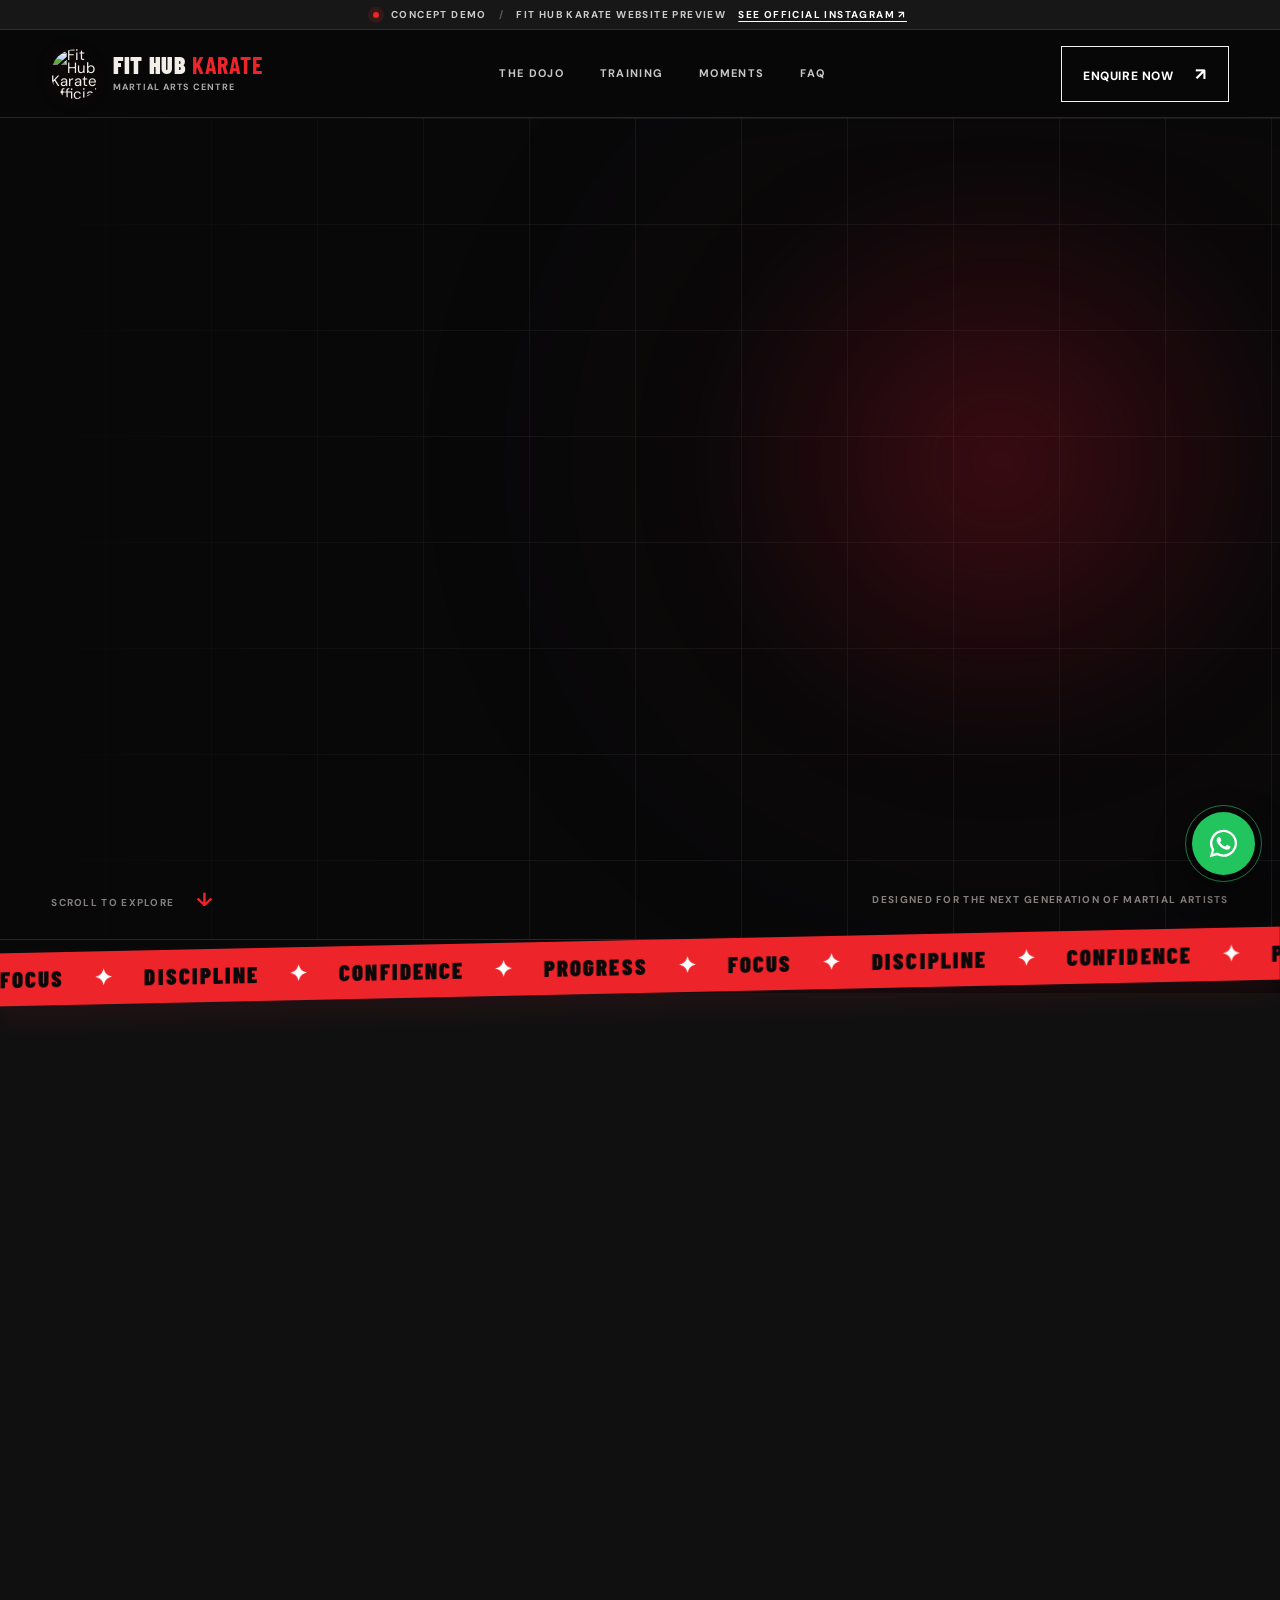
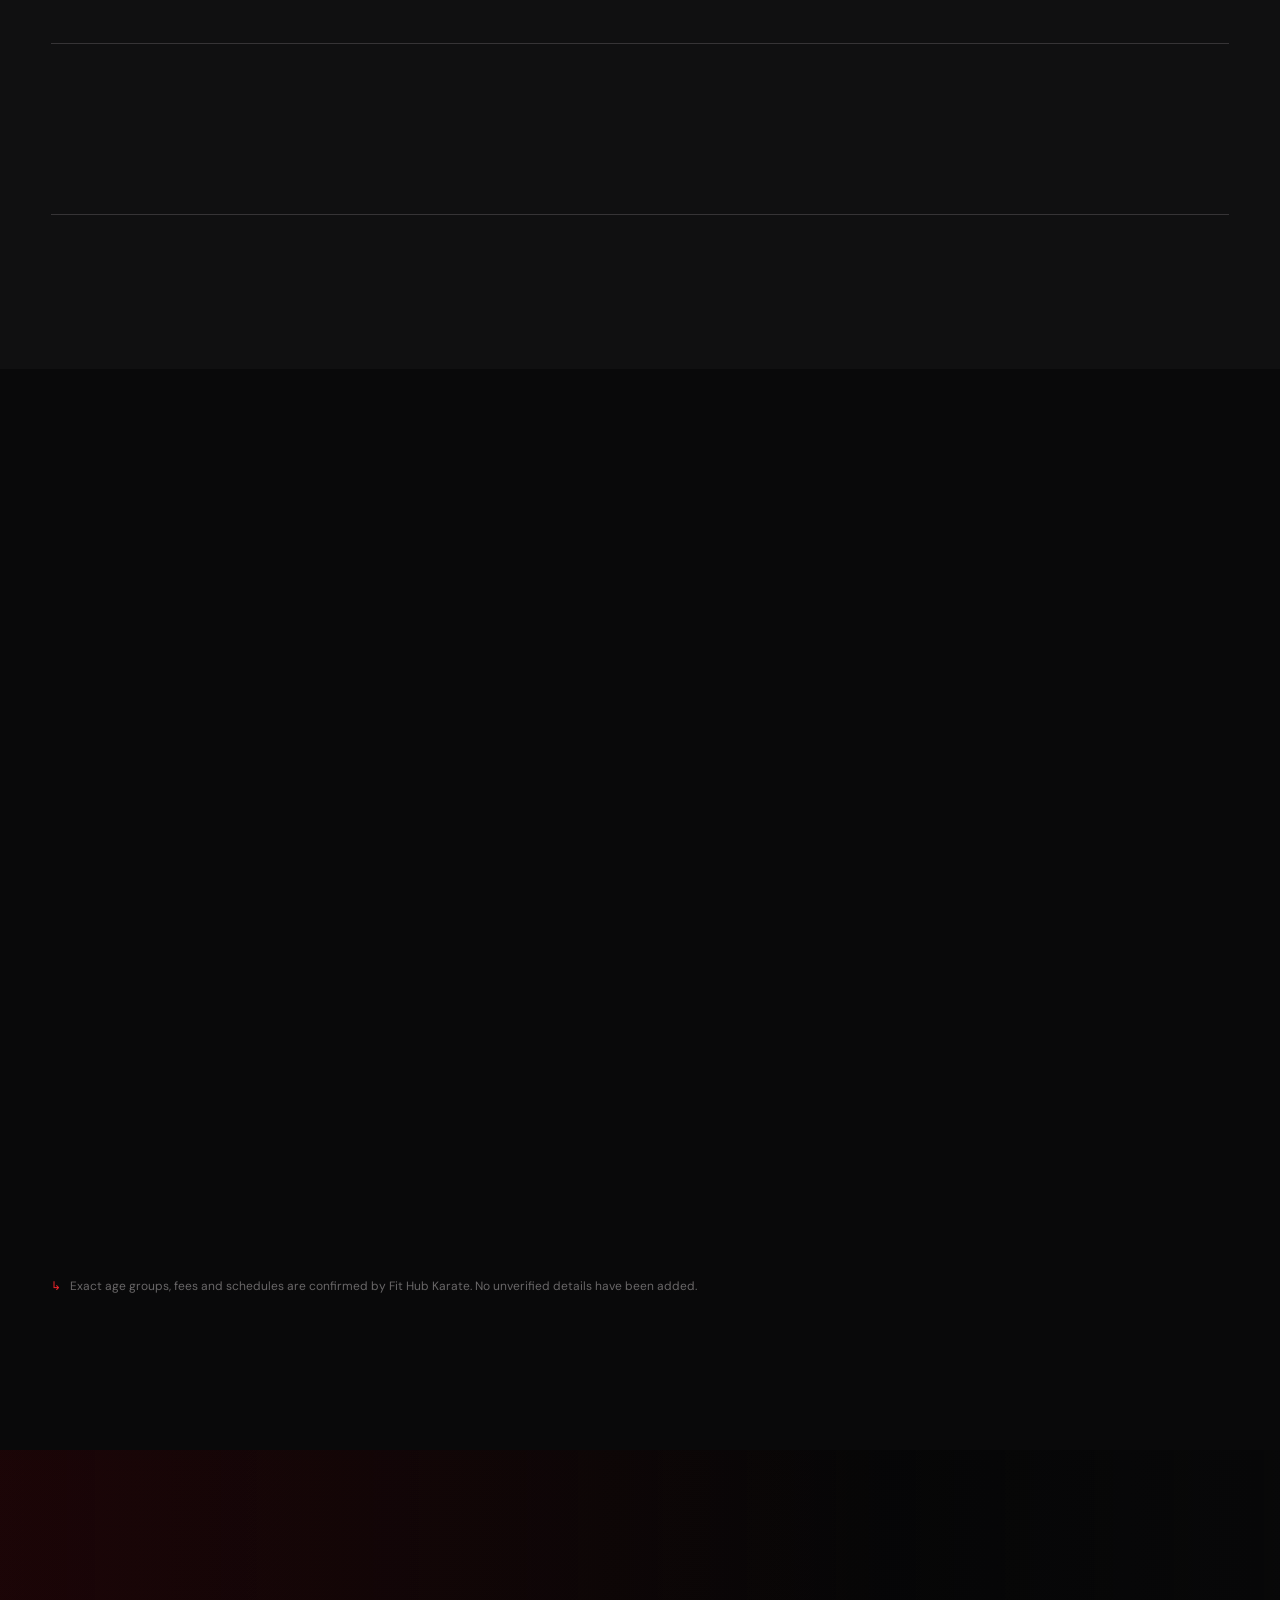
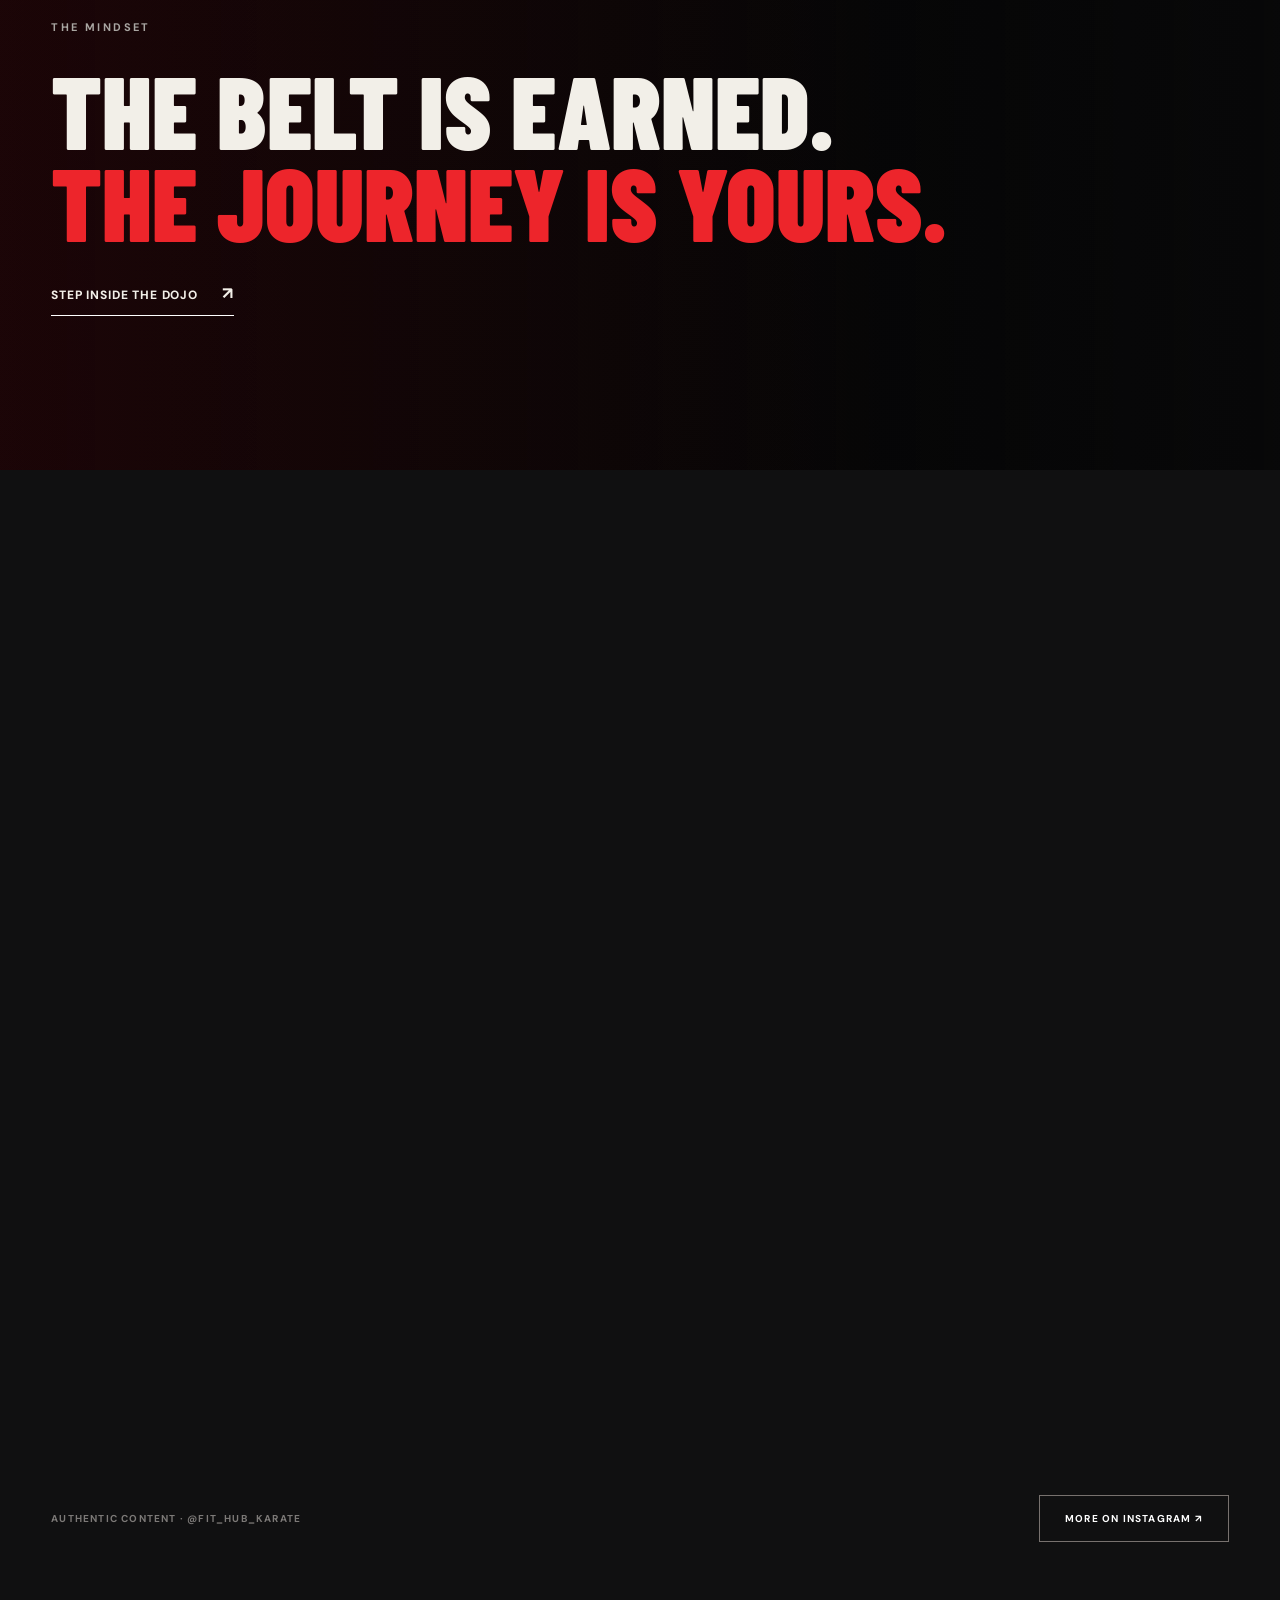
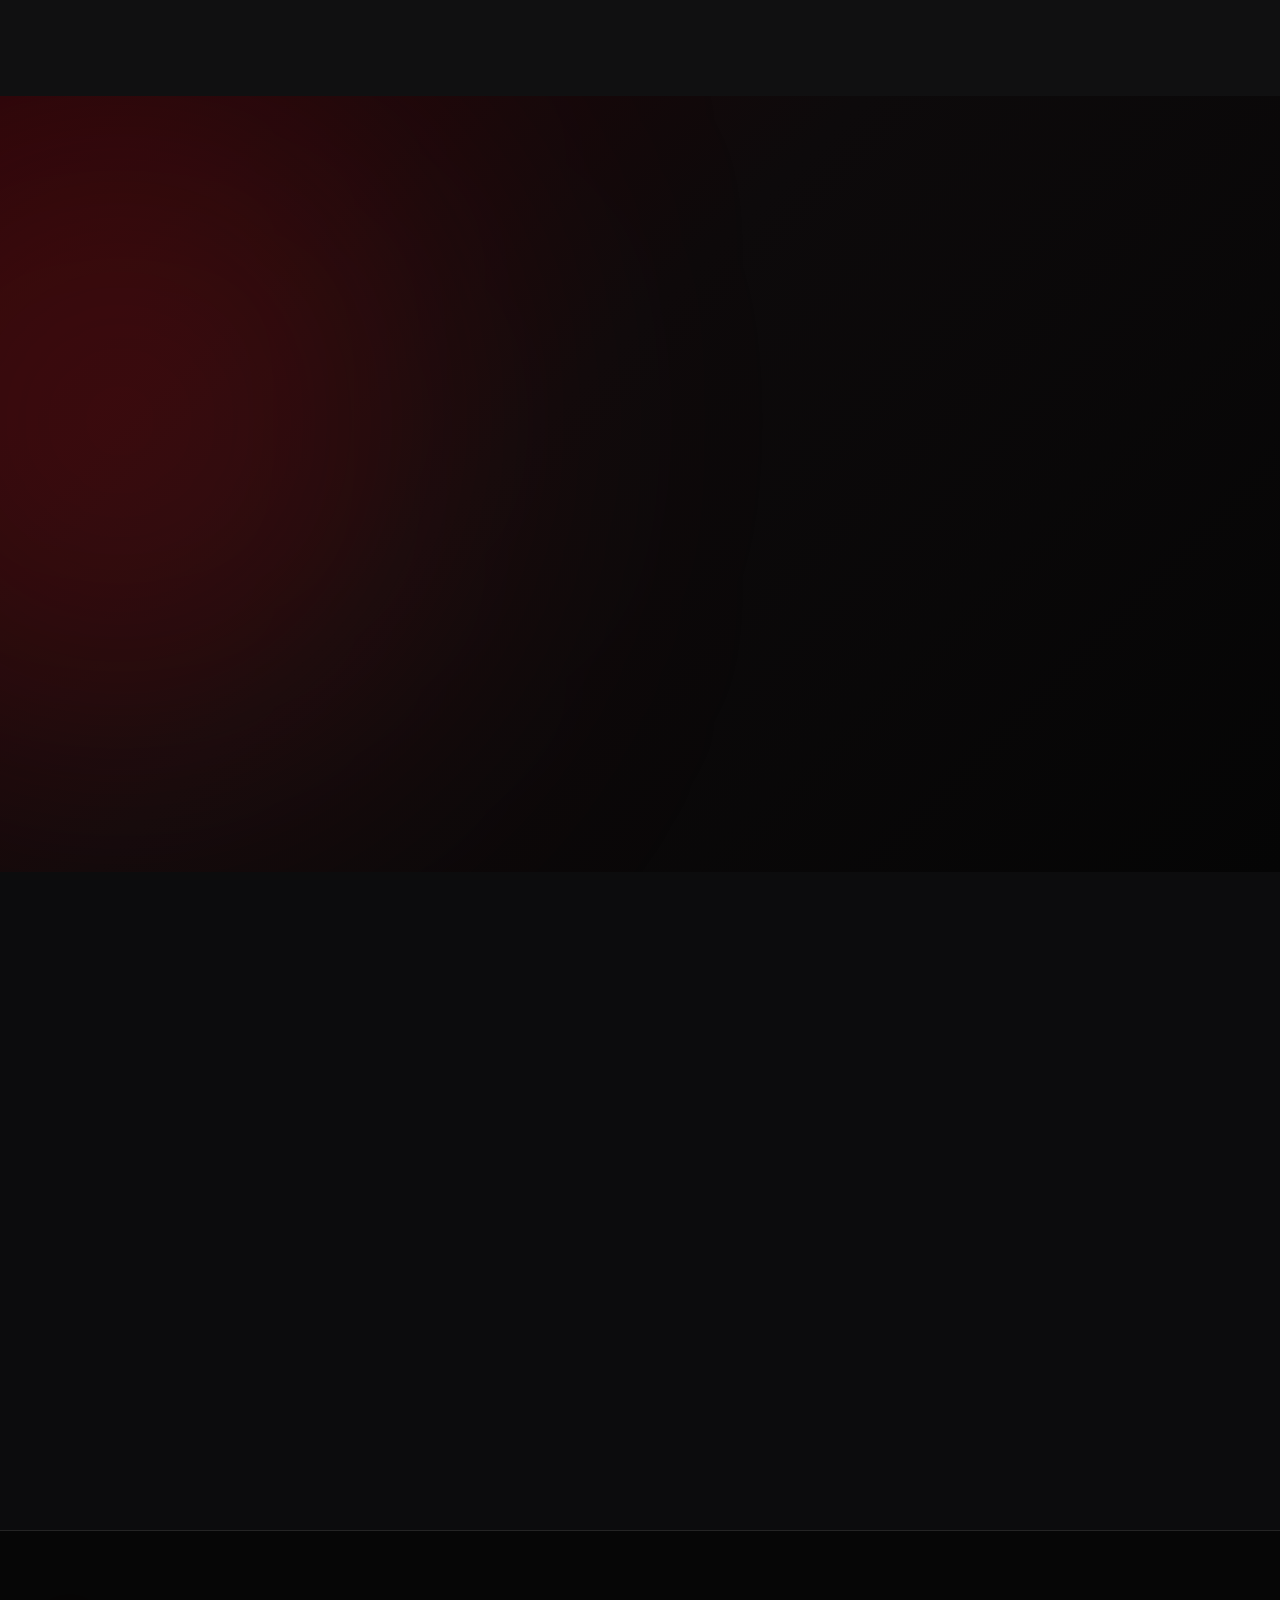
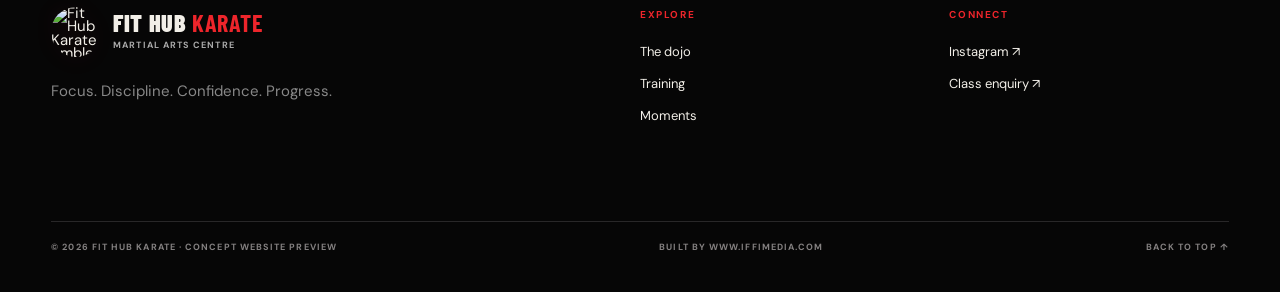
==== commit e0d41adf: "QA polish: prevent horizontal overflow and provide manual Instagram DM fallback" ====
--- a/fit-hub-karate/index.html
+++ b/fit-hub-karate/index.html
@@ -14,12 +14,16 @@
   <link href="https://fonts.googleapis.com/css2?family=Barlow+Condensed:wght@500;600;700;800;900&family=DM+Sans:wght@400;500;600;700&display=swap" rel="stylesheet" />
   <style>
 :root{--bg:#080809;--surface:#111113;--red:#ed252b;--red2:#a00910;--cream:#f2efe8;--muted:#a5a3a0;--line:rgba(255,255,255,.12);--display:'Barlow Condensed',Impact,'Arial Narrow',sans-serif;--body:'DM Sans',Arial,sans-serif;--ease:cubic-bezier(.19,1,.22,1)}
-*{box-sizing:border-box}html{scroll-behavior:smooth;scroll-padding-top:95px}body{margin:0;color:var(--cream);background:var(--bg);font:400 15px/1.6 var(--body);overflow-x:hidden}body.modal-open{overflow:hidden}img{display:block;max-width:100%}a{color:inherit;text-decoration:none}button,input,textarea,select{font:inherit}button{cursor:pointer}button:focus-visible,a:focus-visible,input:focus-visible,select:focus-visible,textarea:focus-visible{outline:2px solid var(--red);outline-offset:3px}::selection{background:var(--red);color:#fff}.wrap{width:min(100% - 8vw,1440px);margin:auto}.section-pad{padding:clamp(100px,12vw,170px) 0}.scroll-progress{position:fixed;z-index:101;top:0;left:0;height:3px;width:0;background:var(--red);box-shadow:0 0 18px var(--red)}.preview-bar{height:30px;background:#171717;border-bottom:1px solid #2c2c2d;display:flex;align-items:center;justify-content:center;gap:12px;font-size:10px;letter-spacing:.14em;font-weight:700;color:#ccc;text-transform:uppercase}.preview-bar .pulse{width:6px;height:6px;border-radius:50%;background:var(--red);box-shadow:0 0 0 5px #ed252b22;animation:breathe 2s infinite}.preview-bar a{color:#fff;text-decoration:underline;text-underline-offset:3px}.preview-divider{color:#5c5c5c}.site-header{position:sticky;z-index:90;top:0;height:88px;display:flex;justify-content:space-between;align-items:center;gap:28px;padding:0 4vw;background:rgba(8,8,9,.84);backdrop-filter:blur(23px);-webkit-backdrop-filter:blur(23px);border-bottom:1px solid var(--line)}.brand{display:flex;align-items:center;gap:12px;flex-shrink:0;line-height:.88}.brand img{width:50px;height:50px;object-fit:cover;border-radius:50%;filter:drop-shadow(0 2px 10px #ef243322)}.brand span{font:900 24px/1 var(--display);letter-spacing:.025em}.brand b{color:var(--red)}.brand small{display:block;font:700 9px/1.6 var(--body);letter-spacing:.12em;color:#aaa;margin-top:3px}.desktop-nav{display:flex;gap:clamp(16px,2.8vw,42px)}.desktop-nav a{font-size:11px;font-weight:700;letter-spacing:.12em;color:#c9c7c5;transition:color .25s}.desktop-nav a:hover{color:var(--red)}.nav-cta{border:1px solid #f2f2f2;padding:16px 21px;background:transparent;color:#fff;font:800 12px var(--body);letter-spacing:.05em;transition:background .25s,color .25s;white-space:nowrap}.nav-cta span{padding-left:18px;font-size:17px}.nav-cta:hover{background:#fff;color:#000}.menu-toggle{display:none;background:none;border:0;padding:12px;width:47px}.menu-toggle span{display:block;width:100%;height:2px;background:#fff;margin:6px 0;transition:.3s}.mobile-menu{display:none}.hero{min-height:790px;position:relative;isolation:isolate;overflow:hidden;border-bottom:1px solid var(--line)}.hero-grid-lines{position:absolute;inset:0;z-index:-2;opacity:.28;background-image:linear-gradient(90deg,transparent calc(100% - 1px),#7e7777 100%),linear-gradient(0deg,transparent calc(100% - 1px),#7e7777 100%);background-size:106px 106px;mask-image:linear-gradient(90deg,transparent 0%,black 50%,black 100%)}.hero-aura{position:absolute;z-index:-1;right:-10%;top:0;width:76%;height:110%;background:radial-gradient(ellipse at 58% 38%,#7c101e70 0%,#1d080c2c 37%,transparent 70%);filter:blur(22px)}.hero-inner{display:grid;grid-template-columns:1fr 1.02fr;gap:3.2vw;min-height:700px;align-items:center;padding-top:34px;padding-bottom:35px}.hero-copy{position:relative;z-index:5;padding:45px 0}.eyebrow,.section-index{font-size:11px;font-weight:700;letter-spacing:.22em;text-transform:uppercase;color:#a9a6a2}.eyebrow{display:flex;align-items:center;gap:12px;color:#dbd8d7}.eyebrow i{width:7px;height:7px;background:var(--red);border-radius:50%;box-shadow:0 0 0 6px #ed252b27}.eyebrow-slash{color:var(--red);font-weight:900}.hero-overline{font:800 12px var(--body);letter-spacing:.16em;margin:41px 0 4px;color:var(--red)}.hero h1{font:900 clamp(94px,9.5vw,166px)/.82 var(--display);letter-spacing:-.03em;margin:0;text-transform:uppercase;transform:scaleX(.94);transform-origin:left;white-space:nowrap}.hero h1 em{font-style:normal;color:var(--cream);-webkit-text-stroke:1px var(--cream)}.hero h1 .period,.period{color:var(--red);-webkit-text-stroke:0}.hero-description{margin:34px 0 32px;max-width:425px;color:#aeadab;font-size:16px;line-height:1.85}.hero-actions{display:flex;align-items:center;gap:30px;flex-wrap:wrap}.primary-btn{display:inline-flex;align-items:center;justify-content:space-between;gap:25px;border:1px solid var(--red);color:white;background:var(--red);padding:19px 24px;font-size:11px;font-weight:800;letter-spacing:.08em;line-height:1.4;box-shadow:0 16px 44px #ed252b24;transition:transform .3s var(--ease),background .3s,box-shadow .3s;white-space:nowrap}.primary-btn:hover{transform:translateY(-4px);background:#ff3034;box-shadow:0 22px 50px #ed252b53}.primary-btn span{font-size:17px}.text-link{font:800 11px var(--body);letter-spacing:.09em;border-bottom:1px solid #878585;padding-bottom:8px;white-space:nowrap}.text-link span{font-size:18px;margin-left:10px;color:var(--red)}.hero-footnote{display:flex;align-items:center;gap:12px;margin-top:75px;font-size:10px;letter-spacing:.13em;line-height:1.8;color:#8d8985}.hero-footnote b{color:#e8e4df}.line-dot{width:42px;height:1px;background:var(--red)}.hero-visual{height:700px;position:relative;perspective:1200px;transform-style:preserve-3d}.orbit{position:absolute;border:1px solid #ffffff15;border-radius:50%;width:600px;height:600px;right:-40px;top:25px;transform:rotateX(70deg) rotate(-28deg);pointer-events:none}.orbit-two{width:500px;height:500px;top:75px;right:10px;border-style:dashed;border-color:#ffffff20}.stage-card{position:absolute;overflow:hidden;border:1px solid #ffffff25;transform-style:preserve-3d;box-shadow:0 30px 80px #000b;will-change:transform}.stage-card img{width:100%;height:100%;object-fit:cover}.stage-back{top:56px;left:5%;width:43%;height:53%;transform:rotate(-10deg) translateZ(-80px);filter:brightness(.73);z-index:1}.stage-main{top:66px;right:10%;width:54%;height:75%;transform:rotate(8deg);z-index:3;border:6px solid #e3dcd3;background:#222}.stage-main img{filter:contrast(1.12) saturate(.76)}.stage-image-shade{position:absolute;inset:35% 0 0;background:linear-gradient(0deg,#090909d9,transparent)}.stage-caption{position:absolute;bottom:6%;left:7%;right:7%;display:flex;align-items:flex-end;justify-content:space-between;gap:7px}.stage-caption strong{font:900 42px/.9 var(--display);text-align:right}.stage-number{font:700 9px var(--body);letter-spacing:.12em;writing-mode:vertical-rl;transform:rotate(180deg)}.stage-front{z-index:4;bottom:47px;left:4%;width:36%;height:39%;transform:rotate(-10deg) translateZ(35px);border:5px solid #f0ece5}.floating-badge{position:absolute;top:30px;right:-4%;z-index:5;width:149px;height:149px;border-radius:50%;background:var(--red);box-shadow:0 0 0 9px #ed252b1a,0 25px 35px #0009;display:flex;align-items:center;justify-content:center;flex-direction:column;text-align:center;transform:rotate(14deg);animation:levitate 5s ease-in-out infinite}.floating-badge b{font:900 27px/.88 var(--display)}.floating-badge span:last-child{font:700 7px var(--body);letter-spacing:.14em;margin-top:9px}.floating-badge-spark{font-size:20px;margin-bottom:4px}.visual-corner{position:absolute;z-index:0;border-left:1px solid #ed252b88;border-bottom:1px solid #ed252b88;width:90px;height:90px}.corner-top{top:30px;left:6%;transform:rotate(180deg)}.corner-bottom{right:-3%;bottom:28px}.hero-bottom{display:flex;justify-content:space-between;align-items:center;gap:15px;padding-bottom:27px;font:700 10px var(--body);letter-spacing:.13em;color:#85807d}.scroll-arrow{padding-left:18px;color:var(--red);font-size:19px}.ticker{background:var(--red);color:#090909;overflow:hidden;padding:16px 0;transform:rotate(-1.2deg) scale(1.04);position:relative;z-index:4;box-shadow:0 13px 25px #ed252b15}.ticker-track{display:flex;gap:30px;white-space:nowrap;width:max-content;align-items:center;animation:marquee 23s linear infinite;font:900 23px/.9 var(--display);letter-spacing:.09em}.ticker-track span{font-size:22px;color:#fff}.about-section{background:#101011}.about-grid{display:grid;grid-template-columns:33% 1fr;gap:4vw}.section-label{display:flex;flex-direction:column;justify-content:space-between;min-height:330px}.section-symbol{font-size:160px;color:var(--red);line-height:1}.kicker{color:var(--red);font:800 12px var(--body);letter-spacing:.15em;margin-bottom:20px}.display-heading{font:900 clamp(69px,8.5vw,135px)/.88 var(--display);letter-spacing:-.01em;margin:0;line-height:.9}.display-heading em{font-style:normal;color:transparent;-webkit-text-stroke:1px #dbd5d0}.about-bottom{display:flex;justify-content:space-between;align-items:end;gap:30px;margin-top:32px}.about-bottom p{max-width:540px;color:#aaa8a6;font-size:16px;line-height:1.9}.round-arrow{border:1px solid #4b4847;width:62px;height:62px;display:grid;place-items:center;border-radius:50%;font-size:32px;flex-shrink:0;transition:.3s}.round-arrow:hover{background:var(--red);border-color:var(--red);transform:rotate(45deg)}.value-strip{margin-top:110px;display:grid;grid-template-columns:repeat(4,1fr);border-top:1px solid #363436;border-bottom:1px solid #363436}.value{padding:30px 30px 32px;min-height:170px;border-right:1px solid #363436;display:flex;flex-direction:column;gap:4px}.value:first-child{padding-left:0}.value:last-child{border-right:0}.value>span{font:600 11px var(--body);color:var(--red);letter-spacing:.1em;margin-bottom:12px}.value b{font:900 41px var(--display);letter-spacing:.025em}.value small{color:#868483;font-size:12px}.program-section{background:#09090a}.section-head{display:flex;justify-content:space-between;gap:50px;align-items:end;margin-bottom:48px}.section-head .display-heading{margin-top:17px;font-size:clamp(65px,7.7vw,115px)}.section-head p{max-width:275px;font-size:14px;line-height:1.85;color:#a7a6a4;margin-bottom:10px}.section-head p a{text-decoration:underline;text-decoration-color:var(--red);text-underline-offset:3px}.program-grid{display:grid;grid-template-columns:repeat(3,1fr);gap:18px}.program-card{position:relative;min-height:555px;overflow:hidden;border:1px solid #484041;background:#171719;isolation:isolate;cursor:pointer;transition:transform .6s var(--ease),border-color .3s,box-shadow .4s}.program-card:hover{transform:translateY(-15px) rotateX(2deg);border-color:var(--red);box-shadow:0 25px 85px #ed252b14}.program-img,.program-img-overlay{position:absolute;inset:0}.program-img img{width:100%;height:100%;object-fit:cover;filter:saturate(.62) contrast(1.1);transition:transform .9s var(--ease),filter .8s}.program-card:hover .program-img img{transform:scale(1.08);filter:saturate(.95) contrast(1.1)}.program-img-overlay{background:linear-gradient(180deg,#050505a6 0%,#05050512 29%,#05050565 49%,#030303ed 100%)}.program-top{position:relative;display:flex;align-items:center;justify-content:space-between;padding:25px}.program-top span:first-child{font:700 10px var(--body);letter-spacing:.12em}.program-chevron{display:grid;place-items:center;width:39px;height:39px;border:1px solid #fff6;border-radius:50%;font-size:20px;transition:.3s}.program-card:hover .program-chevron{background:var(--red);border-color:var(--red);transform:rotate(45deg)}.program-info{position:absolute;bottom:0;left:0;right:0;padding:0 28px 35px}.program-info h3{font:900 clamp(54px,5.3vw,86px)/.9 var(--display);letter-spacing:-.01em;margin:0 0 14px}.program-info p{font-size:13px;color:#dfdcd8;line-height:1.7;max-width:300px;min-height:62px}.program-link{padding:15px 0 0;margin-top:13px;width:100%;text-align:left;border:0;border-top:1px solid #ffffff5e;background:none;color:#fff;font:700 11px var(--body);letter-spacing:.08em}.program-link:hover{color:#ff7777}.program-note{margin-top:22px;color:#696768;font-size:12px}.program-note span{color:var(--red);margin-right:6px}.full-bleed-banner{position:relative;height:min(63vw,620px);min-height:380px;display:flex;align-items:center;isolation:isolate;overflow:hidden}.banner-bg{position:absolute;inset:0;z-index:-2;background-image:linear-gradient(90deg,#070709ee 0%,#090909ae 45%,#09090918 100%),url('https://d2ol7oe51mr4n9.cloudfront.net/user_3KYPszgdAEjqdH8bZYvE3jjPIXd/03d7ed71-835a-4d4a-8fbf-767b30cee4e2.webp');background-position:center,center 36%;background-size:cover,cover;filter:contrast(1.05)}.full-bleed-banner::after{position:absolute;content:'';width:100%;height:100%;inset:0;background:linear-gradient(90deg,#ee22251c 0%,transparent 70%);z-index:-1}.banner-content h2{font:900 clamp(64px,8vw,128px)/.9 var(--display);margin:25px 0 34px}.banner-content h2 em{font-style:normal;color:var(--red)}.banner-content a{font:800 12px var(--body);letter-spacing:.07em;border-bottom:1px solid #fff;padding-bottom:12px}.banner-content a span{margin-left:20px;font-size:17px}.gallery-section{background:#101011}.gallery-grid{display:grid;grid-template-columns:1.25fr 1fr 1fr;grid-template-rows:repeat(2,280px);gap:15px}.gallery-item{position:relative;overflow:hidden;background:#191919;box-shadow:inset 0 0 0 1px #ffffff10}.gallery-item.tall{grid-row:span 2}.gallery-item img{width:100%;height:100%;object-fit:cover;object-position:center 34%;filter:saturate(.8) contrast(1.12);transition:transform 1s var(--ease),filter .7s}.gallery-item:hover img{transform:scale(1.08);filter:saturate(1.1)}.gallery-item::after{position:absolute;inset:25% 0 0;content:'';background:linear-gradient(0deg,#000c,transparent);pointer-events:none}.gallery-item span{position:absolute;z-index:1;left:24px;right:24px;bottom:23px;font:900 21px var(--display);letter-spacing:.03em;display:flex;justify-content:space-between;align-items:center}.gallery-item span b{font:700 23px var(--body);color:#fff}.gallery-bottom{display:flex;justify-content:space-between;align-items:center;gap:20px;margin-top:30px;color:#7c7977;font:700 10px var(--body);letter-spacing:.12em}.outline-btn{display:inline-flex;padding:16px 25px;border:1px solid #77716e;color:#fff;transition:.25s}.outline-btn:hover{background:var(--cream);color:#070707}.enquiry-section{position:relative;overflow:hidden;isolation:isolate;background:linear-gradient(135deg,#220508,#0d0a0b 42%,#050505 100%)}.enquiry-light{position:absolute;width:600px;height:650px;border-radius:50%;background:#e2222836;filter:blur(150px);left:-180px;top:0;z-index:-1}.enquiry-grid{display:grid;grid-template-columns:1.08fr .92fr;align-items:center;gap:6vw}.enquiry-grid .display-heading{margin:23px 0 28px;font-size:clamp(66px,7.3vw,118px)}.enquiry-grid>div>p{color:#bab4b1;max-width:435px;line-height:1.9;margin-bottom:30px}.contact-card{background:linear-gradient(145deg,#242124b2,#0c0c0ce8);border:1px solid #ffffff30;padding:35px;backdrop-filter:blur(22px);box-shadow:0 45px 110px #000a;position:relative;transform:perspective(1000px) rotateY(-5deg) rotateX(2deg);transition:transform .5s var(--ease)}.contact-card:hover{transform:perspective(1000px) rotateY(0deg) rotateX(0)}.contact-card-head{display:flex;align-items:center;gap:14px}.contact-card-head img{width:76px;height:76px;border-radius:50%}.contact-card-head span{font:700 11px/1.8 var(--body);letter-spacing:.15em;color:#999}.contact-card-head b{font:900 23px var(--display);letter-spacing:.02em;color:#fff}.contact-divider{height:1px;background:#555055;margin:30px 0}.contact-option{display:flex;align-items:center;gap:15px;padding:18px 0;border-bottom:1px solid #403a3e}.contact-option-icon{display:grid;place-items:center;width:54px;height:54px;border:1px solid #6d6568;color:#fff;font-size:25px;flex-shrink:0}.contact-option-icon.wa-icon-small{color:#22c45e}.contact-option-icon svg{width:28px;height:28px}.contact-option>div{flex:1}.contact-option small{display:block;font:700 9px var(--body);letter-spacing:.14em;color:#959194}.contact-option strong{display:block;font:900 25px/1.4 var(--display)}.contact-option div>span{display:block;color:#96908e;font-size:11px}.contact-option>a,.contact-option>button{width:40px;height:40px;border:1px solid #62595b;border-radius:50%;display:grid;place-items:center;background:transparent;color:#fff;font-size:20px;flex-shrink:0;transition:.3s}.contact-option>a:hover,.contact-option>button:hover{border-color:var(--red);background:var(--red)}.contact-card-bottom{font-size:9px;letter-spacing:.1em;color:#7d7679;margin-top:25px}.faq-section{background:#0c0c0d}.faq-layout{display:grid;grid-template-columns:.83fr 1.17fr;gap:9vw}.faq-layout .display-heading{margin-top:25px;font-size:clamp(64px,6.5vw,110px)}.faq-layout>div>p{color:#94918f;margin-top:24px}.faq-list{border-top:1px solid #3a3838}.faq-list details{border-bottom:1px solid #3a3838;padding:24px 0}.faq-list summary{display:flex;justify-content:space-between;align-items:center;cursor:pointer;font-size:15px;font-weight:700;list-style:none;gap:20px}.faq-list summary::-webkit-details-marker{display:none}.faq-list summary span{display:grid;place-items:center;color:var(--red);font-size:24px;transition:.3s}.faq-list details[open] summary span{transform:rotate(45deg)}.faq-list p{color:#aaa7a4;line-height:1.85;max-width:630px;margin:13px 35px 0 0;font-size:14px}.footer{background:#060606;border-top:1px solid var(--line);padding:76px 0 20px}.footer-upper{display:grid;grid-template-columns:2fr 1fr 1fr;gap:30px;margin-bottom:94px}.footer-upper p{color:#888;margin-top:22px}.footer-upper>div:not(:first-child){display:flex;flex-direction:column;gap:11px;font-size:13px}.footer-upper>div:not(:first-child)>span{font-size:10px;font-weight:700;letter-spacing:.16em;color:var(--red);margin-bottom:8px}.footer-upper button{color:inherit;background:none;border:0;padding:0;text-align:left;font-size:13px}.footer-upper a:hover,.footer-upper button:hover{color:var(--red)}.footer-bottom{border-top:1px solid #282728;padding:19px 0;display:flex;justify-content:space-between;gap:15px;color:#848181;font:700 9px var(--body);letter-spacing:.12em}.footer-bottom a:hover{color:white}.whatsapp-float{position:fixed;z-index:85;right:25px;bottom:25px;width:63px;height:63px;border:0;background:#22c45e;border-radius:50%;display:grid;place-items:center;color:white;box-shadow:0 13px 35px #000a;transition:transform .3s}.whatsapp-float svg{width:33px;height:33px;position:relative;z-index:2}.whatsapp-float:hover{transform:translateY(-4px) scale(1.05)}.float-ring{position:absolute;inset:-7px;border:1px solid #2ed46d88;border-radius:50%;animation:ring 3s infinite;pointer-events:none}.dialog{position:fixed;max-height:min(92dvh,950px);overflow-y:auto;width:min(94vw,650px);background:#161416;color:white;border:1px solid #625558;padding:35px clamp(24px,4vw,52px) 45px;box-shadow:0 30px 140px #000e;scrollbar-color:#bd222c #161416}.dialog::backdrop{background:#020203dc;backdrop-filter:blur(8px)}.close-dialog{display:grid;place-items:center;position:absolute;right:25px;top:20px;background:none;border:1px solid #625858;color:#fff;width:35px;height:35px;font-size:25px;z-index:1}.dialog-header h2,.small-dialog h2{font:900 clamp(51px,7vw,84px)/.86 var(--display);margin:18px 0}.dialog h2 em{font-style:normal;color:var(--red)}.dialog-header p,.small-dialog p{font-size:13px;color:#a6a3a3;line-height:1.75;margin-bottom:20px}.dialog form{display:grid;gap:14px}.dialog form label{display:flex;flex-direction:column;gap:7px;font-size:10px;letter-spacing:.12em;font-weight:700;color:#bab5b5}.dialog form :is(input,select,textarea){width:100%;padding:13px 15px;color:#eee;background:#252125;border:1px solid #534a50;border-radius:0;outline-offset:0;font-size:14px;letter-spacing:normal;font-weight:400}.dialog form :is(input,select,textarea):focus{border-color:var(--red)}.dialog textarea{resize:vertical}.form-two{display:grid;grid-template-columns:1fr 1fr;gap:15px}.form-submit{margin-top:9px;width:100%;text-align:left}.form-small{font-size:10px;color:#858185;line-height:1.5;margin:0}.form-feedback{padding:16px 18px;border:1px solid #54b96a;background:#0e2a16;margin-top:15px;white-space:pre-line;font-size:13px;line-height:1.65}.small-dialog{width:min(94vw,490px)}.small-dialog .primary-btn{margin-top:16px}.wa-modal-icon{color:#23c45f}.wa-modal-icon svg{width:55px;height:55px}[data-reveal]{opacity:0;transform:translateY(32px);transition:opacity .9s var(--ease),transform .9s var(--ease)}[data-reveal].is-visible{opacity:1;transform:translateY(0)}.hero-visual[data-reveal].is-visible{transform:none}.program-card[data-reveal].is-visible:hover{transform:translateY(-15px) rotateX(2deg)}@keyframes marquee{to{transform:translateX(-50%)}}@keyframes breathe{50%{box-shadow:0 0 0 8px #ed252b16}}@keyframes levitate{50%{transform:translateY(-12px) rotate(10deg)}}@keyframes ring{0%{opacity:1;transform:scale(.9)}80%,100%{opacity:0;transform:scale(1.3)}}
+*{box-sizing:border-box}html{scroll-behavior:smooth;scroll-padding-top:95px}body{margin:0;color:var(--cream);background:var(--bg);font:400 15px/1.6 var(--body);overflow-x:hidden}body.modal-open{overflow:hidden}img{display:block;max-width:100%}a{color:inherit;text-decoration:none}button,input,textarea,select{font:inherit}button{cursor:pointer}button:focus-visible,a:focus-visible,input:focus-visible,select:focus-visible,textarea:focus-visible{outline:2px solid var(--red);outline-offset:3px}::selection{background:var(--red);color:#fff}.wrap{width:min(100% - 8vw,1440px);margin:auto}.section-pad{padding:clamp(100px,12vw,170px) 0}.scroll-progress{position:fixed;z-index:101;top:0;left:0;height:3px;width:0;background:var(--red);box-shadow:0 0 18px var(--red)}.preview-bar{height:30px;background:#171717;border-bottom:1px solid #2c2c2d;display:flex;align-items:center;justify-content:center;gap:12px;font-size:10px;letter-spacing:.14em;font-weight:700;color:#ccc;text-transform:uppercase}.preview-bar .pulse{width:6px;height:6px;border-radius:50%;background:var(--red);box-shadow:0 0 0 5px #ed252b22;animation:breathe 2s infinite}.preview-bar a{color:#fff;text-decoration:underline;text-underline-offset:3px}.preview-divider{color:#5c5c5c}.site-header{position:sticky;z-index:90;top:0;height:88px;display:flex;justify-content:space-between;align-items:center;gap:28px;padding:0 4vw;background:rgba(8,8,9,.84);backdrop-filter:blur(23px);-webkit-backdrop-filter:blur(23px);border-bottom:1px solid var(--line)}.brand{display:flex;align-items:center;gap:12px;flex-shrink:0;line-height:.88}.brand img{width:50px;height:50px;object-fit:cover;border-radius:50%;filter:drop-shadow(0 2px 10px #ef243322)}.brand span{font:900 24px/1 var(--display);letter-spacing:.025em}.brand b{color:var(--red)}.brand small{display:block;font:700 9px/1.6 var(--body);letter-spacing:.12em;color:#aaa;margin-top:3px}.desktop-nav{display:flex;gap:clamp(16px,2.8vw,42px)}.desktop-nav a{font-size:11px;font-weight:700;letter-spacing:.12em;color:#c9c7c5;transition:color .25s}.desktop-nav a:hover{color:var(--red)}.nav-cta{border:1px solid #f2f2f2;padding:16px 21px;background:transparent;color:#fff;font:800 12px var(--body);letter-spacing:.05em;transition:background .25s,color .25s;white-space:nowrap}.nav-cta span{padding-left:18px;font-size:17px}.nav-cta:hover{background:#fff;color:#000}.menu-toggle{display:none;background:none;border:0;padding:12px;width:47px}.menu-toggle span{display:block;width:100%;height:2px;background:#fff;margin:6px 0;transition:.3s}.mobile-menu{display:none}.hero{min-height:790px;position:relative;isolation:isolate;overflow:hidden;border-bottom:1px solid var(--line)}.hero-grid-lines{position:absolute;inset:0;z-index:-2;opacity:.28;background-image:linear-gradient(90deg,transparent calc(100% - 1px),#7e7777 100%),linear-gradient(0deg,transparent calc(100% - 1px),#7e7777 100%);background-size:106px 106px;mask-image:linear-gradient(90deg,transparent 0%,black 50%,black 100%)}.hero-aura{position:absolute;z-index:-1;right:-10%;top:0;width:76%;height:110%;background:radial-gradient(ellipse at 58% 38%,#7c101e70 0%,#1d080c2c 37%,transparent 70%);filter:blur(22px)}.hero-inner{display:grid;grid-template-columns:1fr 1.02fr;gap:3.2vw;min-height:700px;align-items:center;padding-top:34px;padding-bottom:35px}.hero-copy{position:relative;z-index:5;padding:45px 0}.eyebrow,.section-index{font-size:11px;font-weight:700;letter-spacing:.22em;text-transform:uppercase;color:#a9a6a2}.eyebrow{display:flex;align-items:center;gap:12px;color:#dbd8d7}.eyebrow i{width:7px;height:7px;background:var(--red);border-radius:50%;box-shadow:0 0 0 6px #ed252b27}.eyebrow-slash{color:var(--red);font-weight:900}.hero-overline{font:800 12px var(--body);letter-spacing:.16em;margin:41px 0 4px;color:var(--red)}.hero h1{font:900 clamp(94px,9.5vw,166px)/.82 var(--display);letter-spacing:-.03em;margin:0;text-transform:uppercase;transform:scaleX(.94);transform-origin:left;white-space:nowrap}.hero h1 em{font-style:normal;color:var(--cream);-webkit-text-stroke:1px var(--cream)}.hero h1 .period,.period{color:var(--red);-webkit-text-stroke:0}.hero-description{margin:34px 0 32px;max-width:425px;color:#aeadab;font-size:16px;line-height:1.85}.hero-actions{display:flex;align-items:center;gap:30px;flex-wrap:wrap}.primary-btn{display:inline-flex;align-items:center;justify-content:space-between;gap:25px;border:1px solid var(--red);color:white;background:var(--red);padding:19px 24px;font-size:11px;font-weight:800;letter-spacing:.08em;line-height:1.4;box-shadow:0 16px 44px #ed252b24;transition:transform .3s var(--ease),background .3s,box-shadow .3s;white-space:nowrap}.primary-btn:hover{transform:translateY(-4px);background:#ff3034;box-shadow:0 22px 50px #ed252b53}.primary-btn span{font-size:17px}.text-link{font:800 11px var(--body);letter-spacing:.09em;border-bottom:1px solid #878585;padding-bottom:8px;white-space:nowrap}.text-link span{font-size:18px;margin-left:10px;color:var(--red)}.hero-footnote{display:flex;align-items:center;gap:12px;margin-top:75px;font-size:10px;letter-spacing:.13em;line-height:1.8;color:#8d8985}.hero-footnote b{color:#e8e4df}.line-dot{width:42px;height:1px;background:var(--red)}.hero-visual{height:700px;position:relative;perspective:1200px;transform-style:preserve-3d}.orbit{position:absolute;border:1px solid #ffffff15;border-radius:50%;width:600px;height:600px;right:-40px;top:25px;transform:rotateX(70deg) rotate(-28deg);pointer-events:none}.orbit-two{width:500px;height:500px;top:75px;right:10px;border-style:dashed;border-color:#ffffff20}.stage-card{position:absolute;overflow:hidden;border:1px solid #ffffff25;transform-style:preserve-3d;box-shadow:0 30px 80px #000b;will-change:transform}.stage-card img{width:100%;height:100%;object-fit:cover}.stage-back{top:56px;left:5%;width:43%;height:53%;transform:rotate(-10deg) translateZ(-80px);filter:brightness(.73);z-index:1}.stage-main{top:66px;right:10%;width:54%;height:75%;transform:rotate(8deg);z-index:3;border:6px solid #e3dcd3;background:#222}.stage-main img{filter:contrast(1.12) saturate(.76)}.stage-image-shade{position:absolute;inset:35% 0 0;background:linear-gradient(0deg,#090909d9,transparent)}.stage-caption{position:absolute;bottom:6%;left:7%;right:7%;display:flex;align-items:flex-end;justify-content:space-between;gap:7px}.stage-caption strong{font:900 42px/.9 var(--display);text-align:right}.stage-number{font:700 9px var(--body);letter-spacing:.12em;writing-mode:vertical-rl;transform:rotate(180deg)}.stage-front{z-index:4;bottom:47px;left:4%;width:36%;height:39%;transform:rotate(-10deg) translateZ(35px);border:5px solid #f0ece5}.floating-badge{position:absolute;top:30px;right:-4%;z-index:5;width:149px;height:149px;border-radius:50%;background:var(--red);box-shadow:0 0 0 9px #ed252b1a,0 25px 35px #0009;display:flex;align-items:center;justify-content:center;flex-direction:column;text-align:center;transform:rotate(14deg);animation:levitate 5s ease-in-out infinite}.floating-badge b{font:900 27px/.88 var(--display)}.floating-badge span:last-child{font:700 7px var(--body);letter-spacing:.14em;margin-top:9px}.floating-badge-spark{font-size:20px;margin-bottom:4px}.visual-corner{position:absolute;z-index:0;border-left:1px solid #ed252b88;border-bottom:1px solid #ed252b88;width:90px;height:90px}.corner-top{top:30px;left:6%;transform:rotate(180deg)}.corner-bottom{right:-3%;bottom:28px}.hero-bottom{display:flex;justify-content:space-between;align-items:center;gap:15px;padding-bottom:27px;font:700 10px var(--body);letter-spacing:.13em;color:#85807d}.scroll-arrow{padding-left:18px;color:var(--red);font-size:19px}.ticker{background:var(--red);color:#090909;overflow:hidden;padding:16px 0;transform:rotate(-1.2deg) scale(1.04);position:relative;z-index:4;box-shadow:0 13px 25px #ed252b15}.ticker-track{display:flex;gap:30px;white-space:nowrap;width:max-content;align-items:center;animation:marquee 23s linear infinite;font:900 23px/.9 var(--display);letter-spacing:.09em}.ticker-track span{font-size:22px;color:#fff}.about-section{background:#101011}.about-grid{display:grid;grid-template-columns:33% 1fr;gap:4vw}.section-label{display:flex;flex-direction:column;justify-content:space-between;min-height:330px}.section-symbol{font-size:160px;color:var(--red);line-height:1}.kicker{color:var(--red);font:800 12px var(--body);letter-spacing:.15em;margin-bottom:20px}.display-heading{font:900 clamp(69px,8.5vw,135px)/.88 var(--display);letter-spacing:-.01em;margin:0;line-height:.9}.display-heading em{font-style:normal;color:transparent;-webkit-text-stroke:1px #dbd5d0}.about-bottom{display:flex;justify-content:space-between;align-items:end;gap:30px;margin-top:32px}.about-bottom p{max-width:540px;color:#aaa8a6;font-size:16px;line-height:1.9}.round-arrow{border:1px solid #4b4847;width:62px;height:62px;display:grid;place-items:center;border-radius:50%;font-size:32px;flex-shrink:0;transition:.3s}.round-arrow:hover{background:var(--red);border-color:var(--red);transform:rotate(45deg)}.value-strip{margin-top:110px;display:grid;grid-template-columns:repeat(4,1fr);border-top:1px solid #363436;border-bottom:1px solid #363436}.value{padding:30px 30px 32px;min-height:170px;border-right:1px solid #363436;display:flex;flex-direction:column;gap:4px}.value:first-child{padding-left:0}.value:last-child{border-right:0}.value>span{font:600 11px var(--body);color:var(--red);letter-spacing:.1em;margin-bottom:12px}.value b{font:900 41px var(--display);letter-spacing:.025em}.value small{color:#868483;font-size:12px}.program-section{background:#09090a}.section-head{display:flex;justify-content:space-between;gap:50px;align-items:end;margin-bottom:48px}.section-head .display-heading{margin-top:17px;font-size:clamp(65px,7.7vw,115px)}.section-head p{max-width:275px;font-size:14px;line-height:1.85;color:#a7a6a4;margin-bottom:10px}.section-head p a{text-decoration:underline;text-decoration-color:var(--red);text-underline-offset:3px}.program-grid{display:grid;grid-template-columns:repeat(3,1fr);gap:18px}.program-card{position:relative;min-height:555px;overflow:hidden;border:1px solid #484041;background:#171719;isolation:isolate;cursor:pointer;transition:transform .6s var(--ease),border-color .3s,box-shadow .4s}.program-card:hover{transform:translateY(-15px) rotateX(2deg);border-color:var(--red);box-shadow:0 25px 85px #ed252b14}.program-img,.program-img-overlay{position:absolute;inset:0}.program-img img{width:100%;height:100%;object-fit:cover;filter:saturate(.62) contrast(1.1);transition:transform .9s var(--ease),filter .8s}.program-card:hover .program-img img{transform:scale(1.08);filter:saturate(.95) contrast(1.1)}.program-img-overlay{background:linear-gradient(180deg,#050505a6 0%,#05050512 29%,#05050565 49%,#030303ed 100%)}.program-top{position:relative;display:flex;align-items:center;justify-content:space-between;padding:25px}.program-top span:first-child{font:700 10px var(--body);letter-spacing:.12em}.program-chevron{display:grid;place-items:center;width:39px;height:39px;border:1px solid #fff6;border-radius:50%;font-size:20px;transition:.3s}.program-card:hover .program-chevron{background:var(--red);border-color:var(--red);transform:rotate(45deg)}.program-info{position:absolute;bottom:0;left:0;right:0;padding:0 28px 35px}.program-info h3{font:900 clamp(54px,5.3vw,86px)/.9 var(--display);letter-spacing:-.01em;margin:0 0 14px}.program-info p{font-size:13px;color:#dfdcd8;line-height:1.7;max-width:300px;min-height:62px}.program-link{padding:15px 0 0;margin-top:13px;width:100%;text-align:left;border:0;border-top:1px solid #ffffff5e;background:none;color:#fff;font:700 11px var(--body);letter-spacing:.08em}.program-link:hover{color:#ff7777}.program-note{margin-top:22px;color:#696768;font-size:12px}.program-note span{color:var(--red);margin-right:6px}.full-bleed-banner{position:relative;height:min(63vw,620px);min-height:380px;display:flex;align-items:center;isolation:isolate;overflow:hidden}.banner-bg{position:absolute;inset:0;z-index:-2;background-image:linear-gradient(90deg,#070709ee 0%,#090909ae 45%,#09090918 100%),url('assets/karate-team.webp');background-position:center,center 36%;background-size:cover,cover;filter:contrast(1.05)}.full-bleed-banner::after{position:absolute;content:'';width:100%;height:100%;inset:0;background:linear-gradient(90deg,#ee22251c 0%,transparent 70%);z-index:-1}.banner-content h2{font:900 clamp(64px,8vw,128px)/.9 var(--display);margin:25px 0 34px}.banner-content h2 em{font-style:normal;color:var(--red)}.banner-content a{font:800 12px var(--body);letter-spacing:.07em;border-bottom:1px solid #fff;padding-bottom:12px}.banner-content a span{margin-left:20px;font-size:17px}.gallery-section{background:#101011}.gallery-grid{display:grid;grid-template-columns:1.25fr 1fr 1fr;grid-template-rows:repeat(2,280px);gap:15px}.gallery-item{position:relative;overflow:hidden;background:#191919;box-shadow:inset 0 0 0 1px #ffffff10}.gallery-item.tall{grid-row:span 2}.gallery-item img{width:100%;height:100%;object-fit:cover;object-position:center 34%;filter:saturate(.8) contrast(1.12);transition:transform 1s var(--ease),filter .7s}.gallery-item:hover img{transform:scale(1.08);filter:saturate(1.1)}.gallery-item::after{position:absolute;inset:25% 0 0;content:'';background:linear-gradient(0deg,#000c,transparent);pointer-events:none}.gallery-item span{position:absolute;z-index:1;left:24px;right:24px;bottom:23px;font:900 21px var(--display);letter-spacing:.03em;display:flex;justify-content:space-between;align-items:center}.gallery-item span b{font:700 23px var(--body);color:#fff}.gallery-bottom{display:flex;justify-content:space-between;align-items:center;gap:20px;margin-top:30px;color:#7c7977;font:700 10px var(--body);letter-spacing:.12em}.outline-btn{display:inline-flex;padding:16px 25px;border:1px solid #77716e;color:#fff;transition:.25s}.outline-btn:hover{background:var(--cream);color:#070707}.enquiry-section{position:relative;overflow:hidden;isolation:isolate;background:linear-gradient(135deg,#220508,#0d0a0b 42%,#050505 100%)}.enquiry-light{position:absolute;width:600px;height:650px;border-radius:50%;background:#e2222836;filter:blur(150px);left:-180px;top:0;z-index:-1}.enquiry-grid{display:grid;grid-template-columns:1.08fr .92fr;align-items:center;gap:6vw}.enquiry-grid .display-heading{margin:23px 0 28px;font-size:clamp(66px,7.3vw,118px)}.enquiry-grid>div>p{color:#bab4b1;max-width:435px;line-height:1.9;margin-bottom:30px}.contact-card{background:linear-gradient(145deg,#242124b2,#0c0c0ce8);border:1px solid #ffffff30;padding:35px;backdrop-filter:blur(22px);box-shadow:0 45px 110px #000a;position:relative;transform:perspective(1000px) rotateY(-5deg) rotateX(2deg);transition:transform .5s var(--ease)}.contact-card:hover{transform:perspective(1000px) rotateY(0deg) rotateX(0)}.contact-card-head{display:flex;align-items:center;gap:14px}.contact-card-head img{width:76px;height:76px;border-radius:50%}.contact-card-head span{font:700 11px/1.8 var(--body);letter-spacing:.15em;color:#999}.contact-card-head b{font:900 23px var(--display);letter-spacing:.02em;color:#fff}.contact-divider{height:1px;background:#555055;margin:30px 0}.contact-option{display:flex;align-items:center;gap:15px;padding:18px 0;border-bottom:1px solid #403a3e}.contact-option-icon{display:grid;place-items:center;width:54px;height:54px;border:1px solid #6d6568;color:#fff;font-size:25px;flex-shrink:0}.contact-option-icon.wa-icon-small{color:#22c45e}.contact-option-icon svg{width:28px;height:28px}.contact-option>div{flex:1}.contact-option small{display:block;font:700 9px var(--body);letter-spacing:.14em;color:#959194}.contact-option strong{display:block;font:900 25px/1.4 var(--display)}.contact-option div>span{display:block;color:#96908e;font-size:11px}.contact-option>a,.contact-option>button{width:40px;height:40px;border:1px solid #62595b;border-radius:50%;display:grid;place-items:center;background:transparent;color:#fff;font-size:20px;flex-shrink:0;transition:.3s}.contact-option>a:hover,.contact-option>button:hover{border-color:var(--red);background:var(--red)}.contact-card-bottom{font-size:9px;letter-spacing:.1em;color:#7d7679;margin-top:25px}.faq-section{background:#0c0c0d}.faq-layout{display:grid;grid-template-columns:.83fr 1.17fr;gap:9vw}.faq-layout .display-heading{margin-top:25px;font-size:clamp(64px,6.5vw,110px)}.faq-layout>div>p{color:#94918f;margin-top:24px}.faq-list{border-top:1px solid #3a3838}.faq-list details{border-bottom:1px solid #3a3838;padding:24px 0}.faq-list summary{display:flex;justify-content:space-between;align-items:center;cursor:pointer;font-size:15px;font-weight:700;list-style:none;gap:20px}.faq-list summary::-webkit-details-marker{display:none}.faq-list summary span{display:grid;place-items:center;color:var(--red);font-size:24px;transition:.3s}.faq-list details[open] summary span{transform:rotate(45deg)}.faq-list p{color:#aaa7a4;line-height:1.85;max-width:630px;margin:13px 35px 0 0;font-size:14px}.footer{background:#060606;border-top:1px solid var(--line);padding:76px 0 20px}.footer-upper{display:grid;grid-template-columns:2fr 1fr 1fr;gap:30px;margin-bottom:94px}.footer-upper p{color:#888;margin-top:22px}.footer-upper>div:not(:first-child){display:flex;flex-direction:column;gap:11px;font-size:13px}.footer-upper>div:not(:first-child)>span{font-size:10px;font-weight:700;letter-spacing:.16em;color:var(--red);margin-bottom:8px}.footer-upper button{color:inherit;background:none;border:0;padding:0;text-align:left;font-size:13px}.footer-upper a:hover,.footer-upper button:hover{color:var(--red)}.footer-bottom{border-top:1px solid #282728;padding:19px 0;display:flex;justify-content:space-between;gap:15px;color:#848181;font:700 9px var(--body);letter-spacing:.12em}.footer-bottom a:hover{color:white}.whatsapp-float{position:fixed;z-index:85;right:25px;bottom:25px;width:63px;height:63px;border:0;background:#22c45e;border-radius:50%;display:grid;place-items:center;color:white;box-shadow:0 13px 35px #000a;transition:transform .3s}.whatsapp-float svg{width:33px;height:33px;position:relative;z-index:2}.whatsapp-float:hover{transform:translateY(-4px) scale(1.05)}.float-ring{position:absolute;inset:-7px;border:1px solid #2ed46d88;border-radius:50%;animation:ring 3s infinite;pointer-events:none}.dialog{position:fixed;max-height:min(92dvh,950px);overflow-y:auto;width:min(94vw,650px);background:#161416;color:white;border:1px solid #625558;padding:35px clamp(24px,4vw,52px) 45px;box-shadow:0 30px 140px #000e;scrollbar-color:#bd222c #161416}.dialog::backdrop{background:#020203dc;backdrop-filter:blur(8px)}.close-dialog{display:grid;place-items:center;position:absolute;right:25px;top:20px;background:none;border:1px solid #625858;color:#fff;width:35px;height:35px;font-size:25px;z-index:1}.dialog-header h2,.small-dialog h2{font:900 clamp(51px,7vw,84px)/.86 var(--display);margin:18px 0}.dialog h2 em{font-style:normal;color:var(--red)}.dialog-header p,.small-dialog p{font-size:13px;color:#a6a3a3;line-height:1.75;margin-bottom:20px}.dialog form{display:grid;gap:14px}.dialog form label{display:flex;flex-direction:column;gap:7px;font-size:10px;letter-spacing:.12em;font-weight:700;color:#bab5b5}.dialog form :is(input,select,textarea){width:100%;padding:13px 15px;color:#eee;background:#252125;border:1px solid #534a50;border-radius:0;outline-offset:0;font-size:14px;letter-spacing:normal;font-weight:400}.dialog form :is(input,select,textarea):focus{border-color:var(--red)}.dialog textarea{resize:vertical}.form-two{display:grid;grid-template-columns:1fr 1fr;gap:15px}.form-submit{margin-top:9px;width:100%;text-align:left}.form-small{font-size:10px;color:#858185;line-height:1.5;margin:0}.form-feedback{padding:16px 18px;border:1px solid #54b96a;background:#0e2a16;margin-top:15px;white-space:pre-line;font-size:13px;line-height:1.65}.small-dialog{width:min(94vw,490px)}.small-dialog .primary-btn{margin-top:16px}.wa-modal-icon{color:#23c45f}.wa-modal-icon svg{width:55px;height:55px}[data-reveal]{opacity:0;transform:translateY(32px);transition:opacity .9s var(--ease),transform .9s var(--ease)}[data-reveal].is-visible{opacity:1;transform:translateY(0)}.hero-visual[data-reveal].is-visible{transform:none}.program-card[data-reveal].is-visible:hover{transform:translateY(-15px) rotateX(2deg)}@keyframes marquee{to{transform:translateX(-50%)}}@keyframes breathe{50%{box-shadow:0 0 0 8px #ed252b16}}@keyframes levitate{50%{transform:translateY(-12px) rotate(10deg)}}@keyframes ring{0%{opacity:1;transform:scale(.9)}80%,100%{opacity:0;transform:scale(1.3)}}
 @media(max-width:1250px){.hero h1{font-size:clamp(83px,9vw,125px)}.hero-visual{height:630px}.stage-main{width:58%;right:7%}.floating-badge{width:126px;height:126px}.floating-badge b{font-size:23px}.hero-inner{min-height:640px}.desktop-nav{gap:18px}.desktop-nav a{font-size:10px}}
 @media(max-width:990px){.desktop-nav{display:none}.menu-toggle{display:block}.menu-toggle[aria-expanded="true"] span:first-child{transform:translateY(8px) rotate(45deg)}.menu-toggle[aria-expanded="true"] span:last-child{transform:rotate(-45deg)}.mobile-menu{display:flex;position:fixed;z-index:89;top:118px;left:0;right:0;background:#141213;max-height:0;overflow:hidden;flex-direction:column;align-items:stretch;transition:max-height .45s var(--ease);padding:0 5vw}.mobile-menu.open{max-height:480px;border-bottom:1px solid #484143;padding:12px 5vw 25px}.mobile-menu a{padding:13px 0;border-bottom:1px solid #383338;font:800 23px var(--display)}.mobile-menu button{background:var(--red);border:0;color:white;padding:15px;margin-top:16px;text-align:left;font:800 12px var(--body)}.hero-inner{grid-template-columns:1fr 1fr;gap:0}.hero h1{font-size:clamp(75px,9.5vw,96px)}.hero-overline{margin-top:24px}.hero-description{font-size:14px}.hero-visual{height:570px}.stage-main{height:70%;top:80px;width:60%;right:0}.stage-front{bottom:55px;left:2%;width:40%}.floating-badge{right:0}.hero-footnote{margin-top:35px}.hero-bottom>span:last-child{display:none}.display-heading{font-size:83px}.program-grid{gap:12px}.program-card{min-height:500px}.program-info{padding:0 18px 20px}.program-info h3{font-size:57px}.program-top{padding:20px}.enquiry-grid{grid-template-columns:1fr 1fr;gap:3vw}.contact-card{padding:20px}.contact-option-icon{height:42px;width:42px}.contact-option strong{font-size:22px}.gallery-grid{grid-template-rows:repeat(2,220px)}}
 @media(max-width:750px){.wrap{width:min(100% - 38px,600px)}.preview-bar{font-size:8px;gap:7px}.site-header{height:72px;padding:0 18px}.brand img{width:42px;height:42px}.brand span{font-size:20px}.brand small{font-size:7.5px}.nav-cta{display:none}.mobile-menu{top:102px}.hero{min-height:auto}.hero-inner{display:flex;flex-direction:column;min-height:0;padding-top:45px;align-items:stretch}.hero-copy{padding:0}.hero h1{font-size:clamp(75px,17vw,128px)}.hero-overline{margin:28px 0 5px}.hero-description{font-size:15px;max-width:520px;margin:24px 0 23px}.hero-actions{gap:22px}.primary-btn{padding:17px 20px}.hero-footnote{margin-top:34px}.hero-visual{height:min(120vw,620px);margin-top:35px}.stage-back{left:0;top:55px;width:45%;height:55%}.stage-main{top:50px;right:7%;height:72%;width:54%}.stage-front{left:5%;bottom:35px;width:42%;height:38%}.floating-badge{right:0;top:7px;width:105px;height:105px}.floating-badge b{font-size:19px}.floating-badge span:last-child{font-size:6px}.stage-caption strong{font-size:33px}.orbit{width:100%;height:80%;top:0;right:0}.orbit-two{width:85%;height:70%;top:30px;right:30px}.hero-bottom{padding:5px 0 26px}.section-pad{padding:90px 0}.about-grid{display:block}.section-label{min-height:0;display:flex;flex-direction:row;align-items:center;margin-bottom:20px}.section-symbol{font-size:36px}.display-heading{font-size:clamp(67px,12.5vw,105px)}.about-bottom{align-items:center}.about-bottom p{font-size:14px}.round-arrow{width:55px;height:55px}.value-strip{grid-template-columns:repeat(2,1fr);margin-top:62px}.value{padding:25px 16px!important;min-height:150px}.value:nth-child(2){border-right:0}.value:nth-child(-n+2){border-bottom:1px solid #363436}.value b{font-size:35px}.value small{font-size:11px}.section-head{display:block;margin-bottom:30px}.section-head .display-heading{font-size:clamp(63px,12vw,96px)}.section-head p{max-width:440px;margin-top:20px}.program-grid{grid-template-columns:1fr;gap:17px}.program-card{min-height:520px}.program-info h3{font-size:86px}.program-info{padding:0 27px 28px}.program-img img{object-position:center 30%}.program-note{font-size:11px}.full-bleed-banner{height:460px}.banner-content h2{font-size:clamp(58px,12vw,93px)}.gallery-grid{grid-template-columns:1fr 1fr;grid-template-rows:repeat(3,205px);gap:10px}.gallery-item.tall{grid-row:span 2}.gallery-item span{left:11px;right:11px;bottom:13px;font-size:17px}.gallery-item span b{font-size:18px}.gallery-bottom{align-items:flex-start;flex-direction:column}.enquiry-grid,.faq-layout{display:block}.contact-card{margin-top:50px;transform:none;padding:28px}.enquiry-grid .display-heading{font-size:clamp(67px,12vw,100px)}.faq-list{margin-top:35px}.footer-upper{grid-template-columns:1fr 1fr;gap:45px 22px;margin-bottom:60px}.footer-upper>div:first-child{grid-column:span 2}.footer-bottom{flex-wrap:wrap;justify-content:flex-start;row-gap:15px}.footer-bottom a:last-child{margin-left:auto}.whatsapp-float{right:18px;bottom:18px;width:55px;height:55px}.whatsapp-float svg{width:30px;height:30px}.dialog{padding:30px 20px}.form-two{gap:10px}}
 @media(max-width:420px){.hero h1{font-size:18vw}.primary-btn{font-size:10px}.text-link{font-size:10px}.hero-visual{height:125vw}.stage-caption strong{font-size:25px}.floating-badge{width:90px;height:90px}.floating-badge b{font-size:16px}.floating-badge-spark{font-size:14px}.program-card{min-height:455px}.program-info h3{font-size:73px}.gallery-grid{grid-template-rows:repeat(3,165px)}.gallery-item span{font-size:14px}.contact-option{gap:9px}.contact-option-icon{width:40px;height:40px}.contact-option strong{font-size:21px}.contact-card{padding:21px}.contact-option div>span{font-size:10px}.contact-option>a,.contact-option>button{width:34px;height:34px}.form-two{grid-template-columns:1fr}}
 @media(prefers-reduced-motion:reduce){*,*::before,*::after{scroll-behavior:auto!important;animation-duration:.01ms!important;transition-duration:.01ms!important}[data-reveal]{opacity:1;transform:none}}
+
+/* QA: clip animated decoration to prevent mobile sideways panning */
+html,body{overflow-x:clip}
+.ticker{transform:skewY(-1.2deg);width:100%}
 
 </style>
   <title>FIT HUB KARATE — Discipline in Motion</title>
@@ -156,7 +160,8 @@
       `Preferred days: ${data.get('day')}`,
       String(data.get('message') || '').trim() ? `My questions: ${String(data.get('message')).trim()}` : '',
       'Could you please share the available classes, timings and fees?'
-    ].filter(Boolean).join('\n');
+    ].filter(Boolean).join('
+');
     let copied = false;
     try {
       await navigator.clipboard.writeText(text);
@@ -171,10 +176,18 @@
     feedback.hidden = false;
     feedback.textContent = copied
       ? 'Enquiry copied. Instagram will open so you can paste and send it directly. No booking has been confirmed.'
-      : `Copy this message and send it to @fit_hub_karate on Instagram:\n\n${text}`;
+      : `Copy this message and send it to @fit_hub_karate on Instagram:
+
+${text}`;
     const link = document.createElement('a');
     link.href = 'https://ig.me/m/fit_hub_karate';
     link.target = '_blank';link.rel = 'noopener noreferrer';
+    feedback.appendChild(document.createElement('br'));
+    const manualLink = document.createElement('a');
+    manualLink.href = link.href; manualLink.target = '_blank'; manualLink.rel = 'noopener noreferrer';
+    manualLink.textContent = 'OPEN INSTAGRAM DIRECT MESSAGE ↗';
+    manualLink.style.cssText = 'display:inline-block;margin-top:12px;color:white;text-decoration:underline;text-underline-offset:3px;font-weight:bold';
+    feedback.appendChild(manualLink);
     link.click();
   });
 
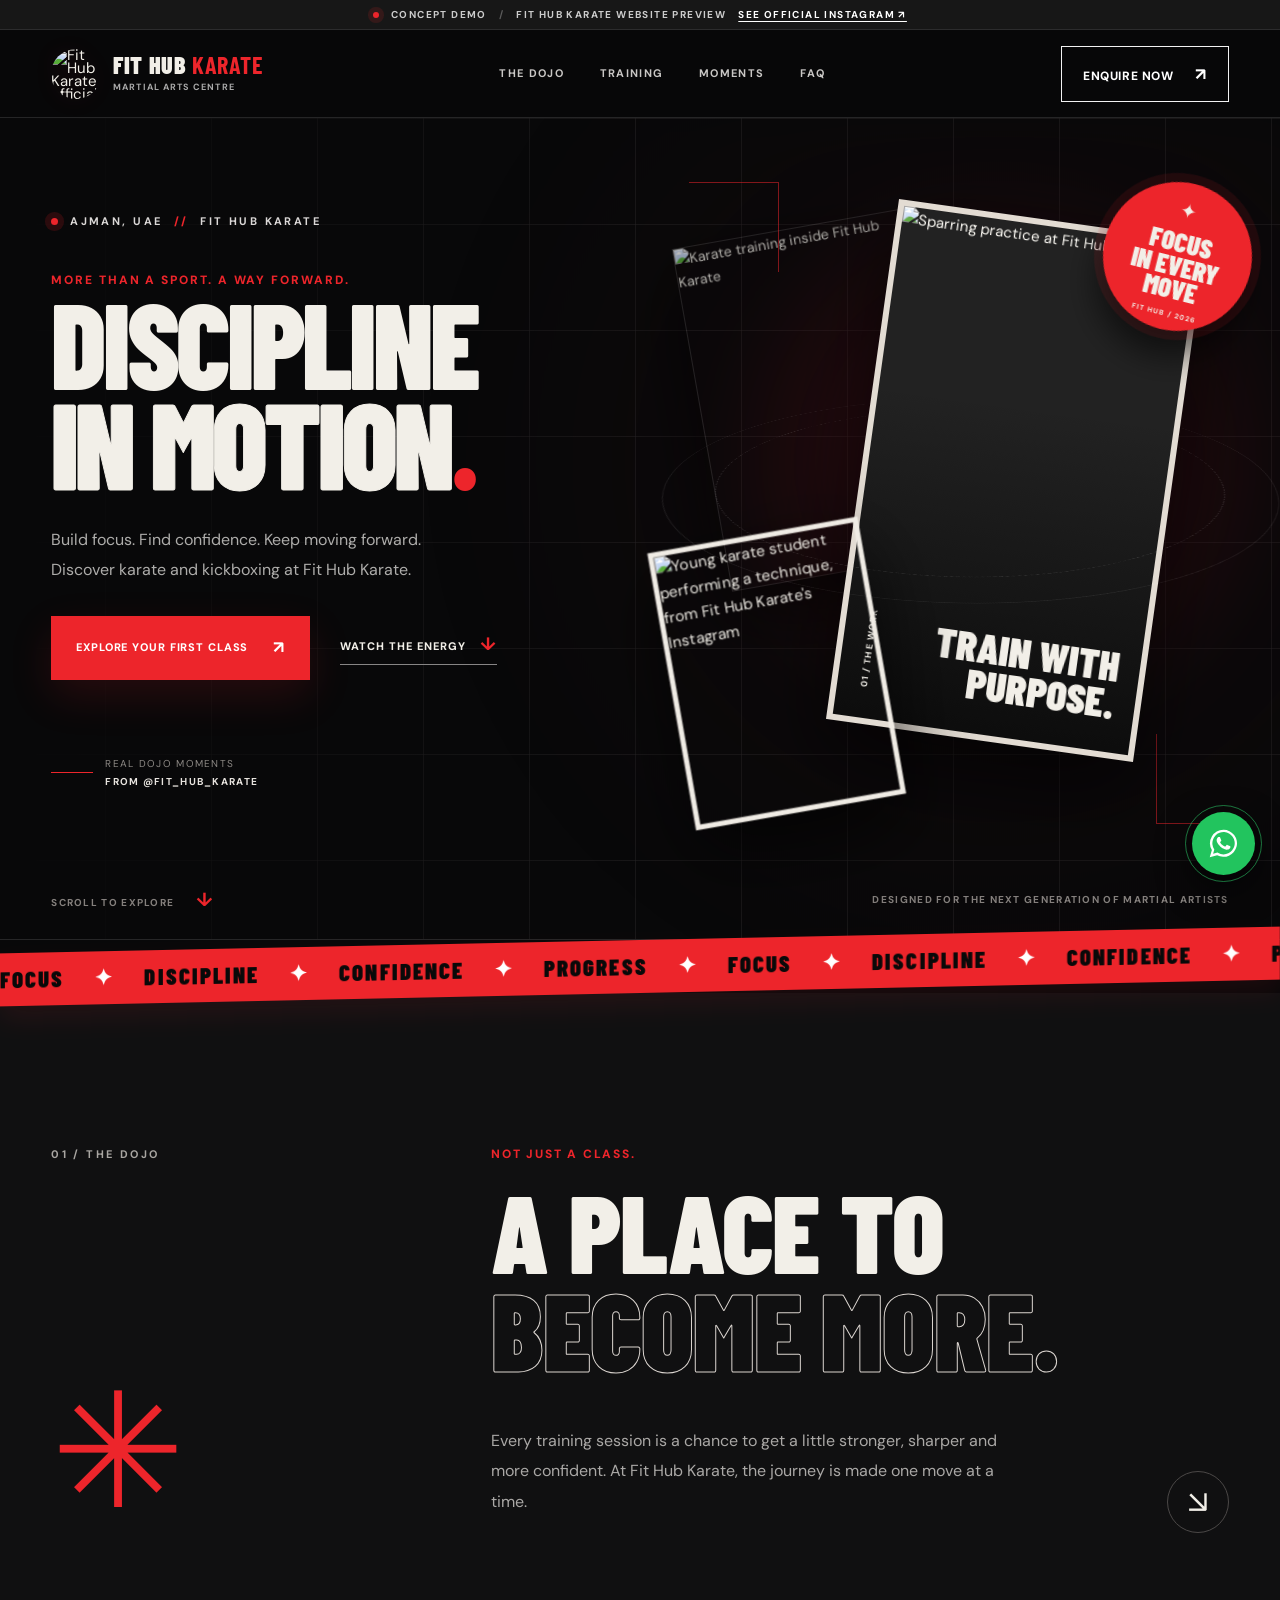
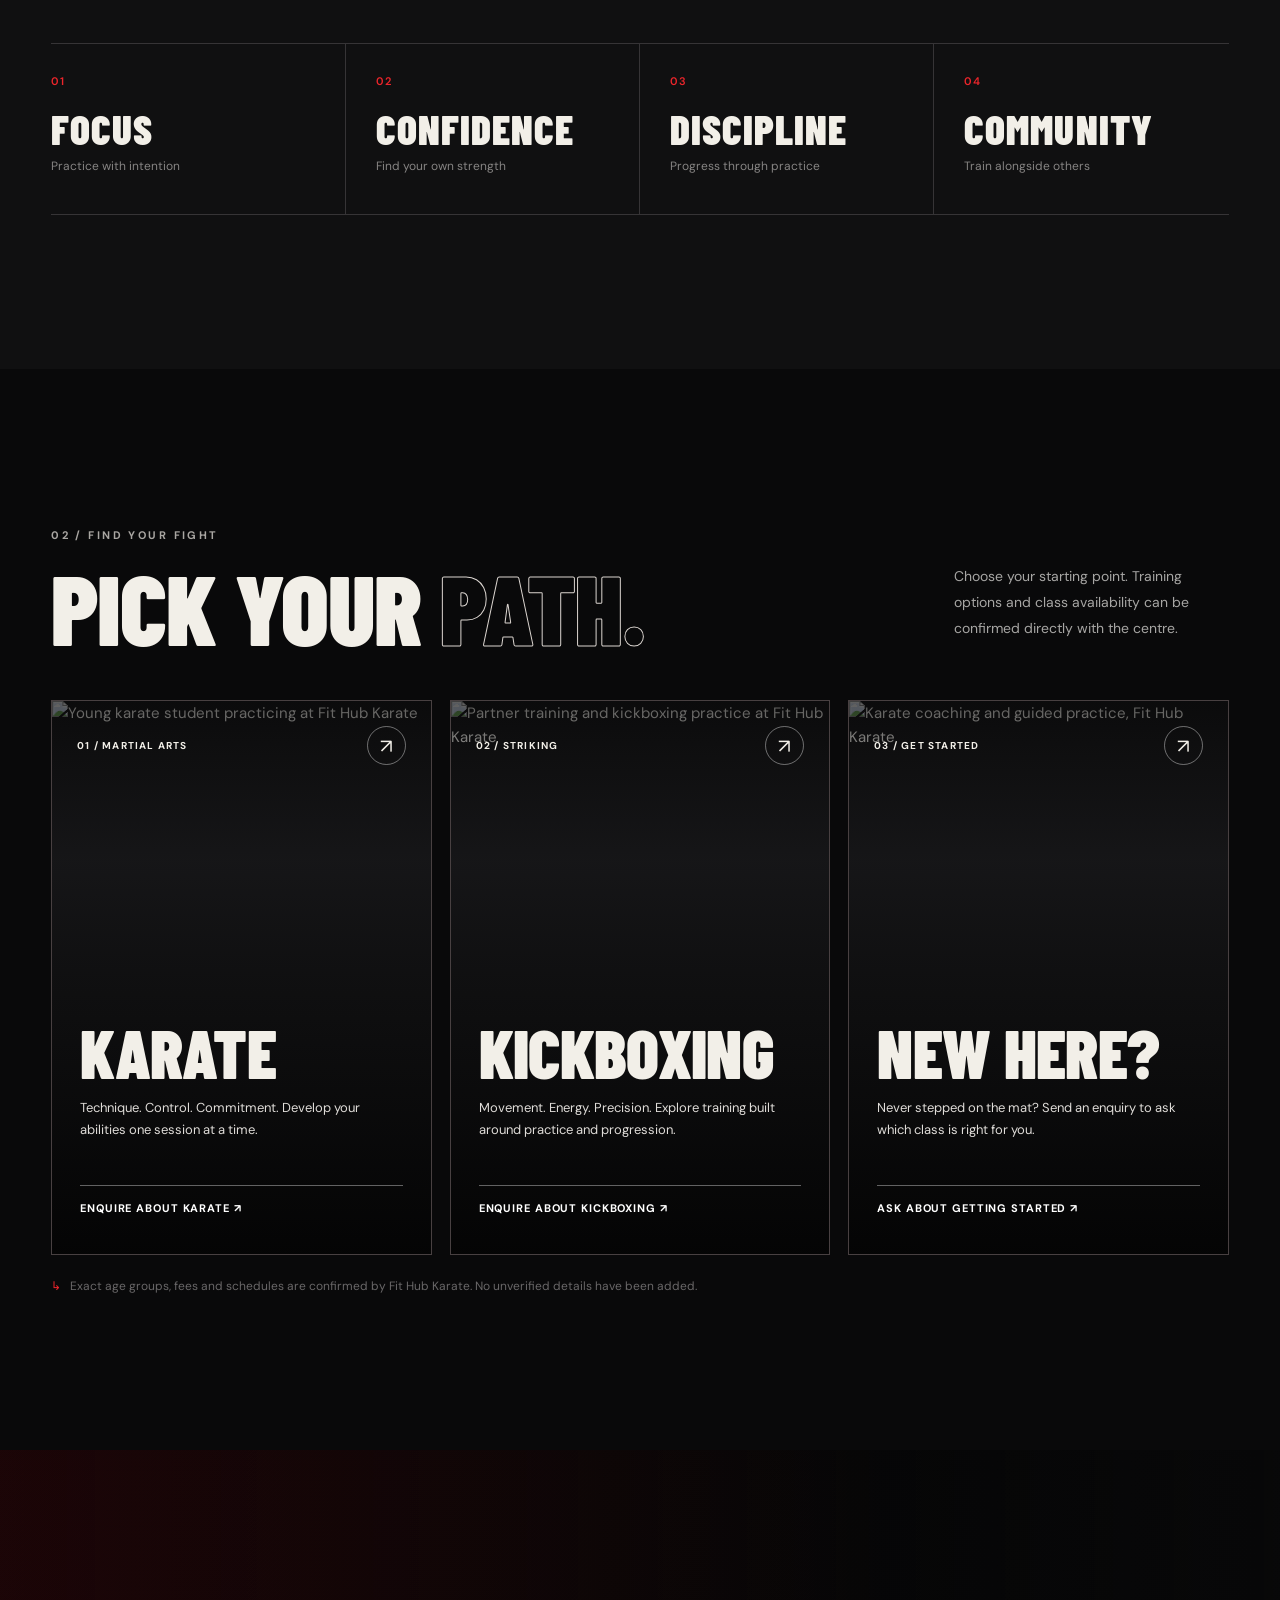
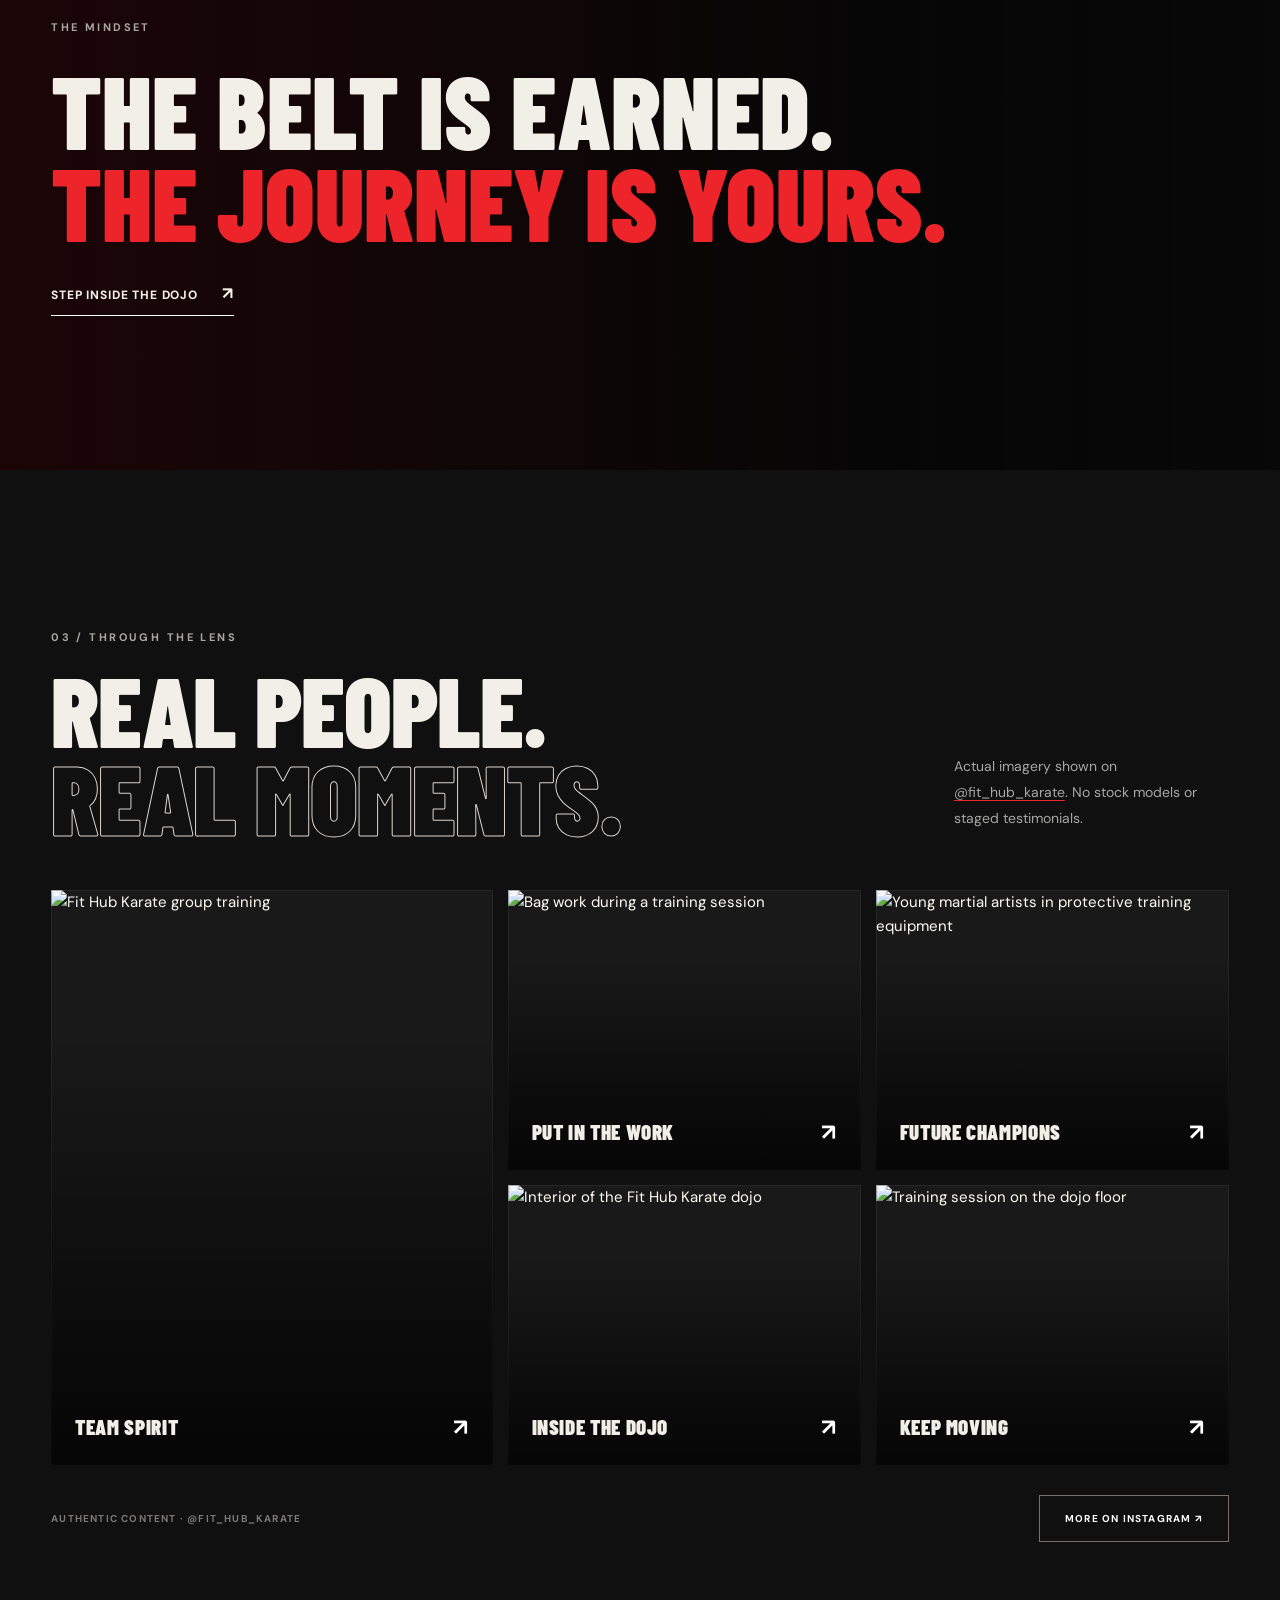
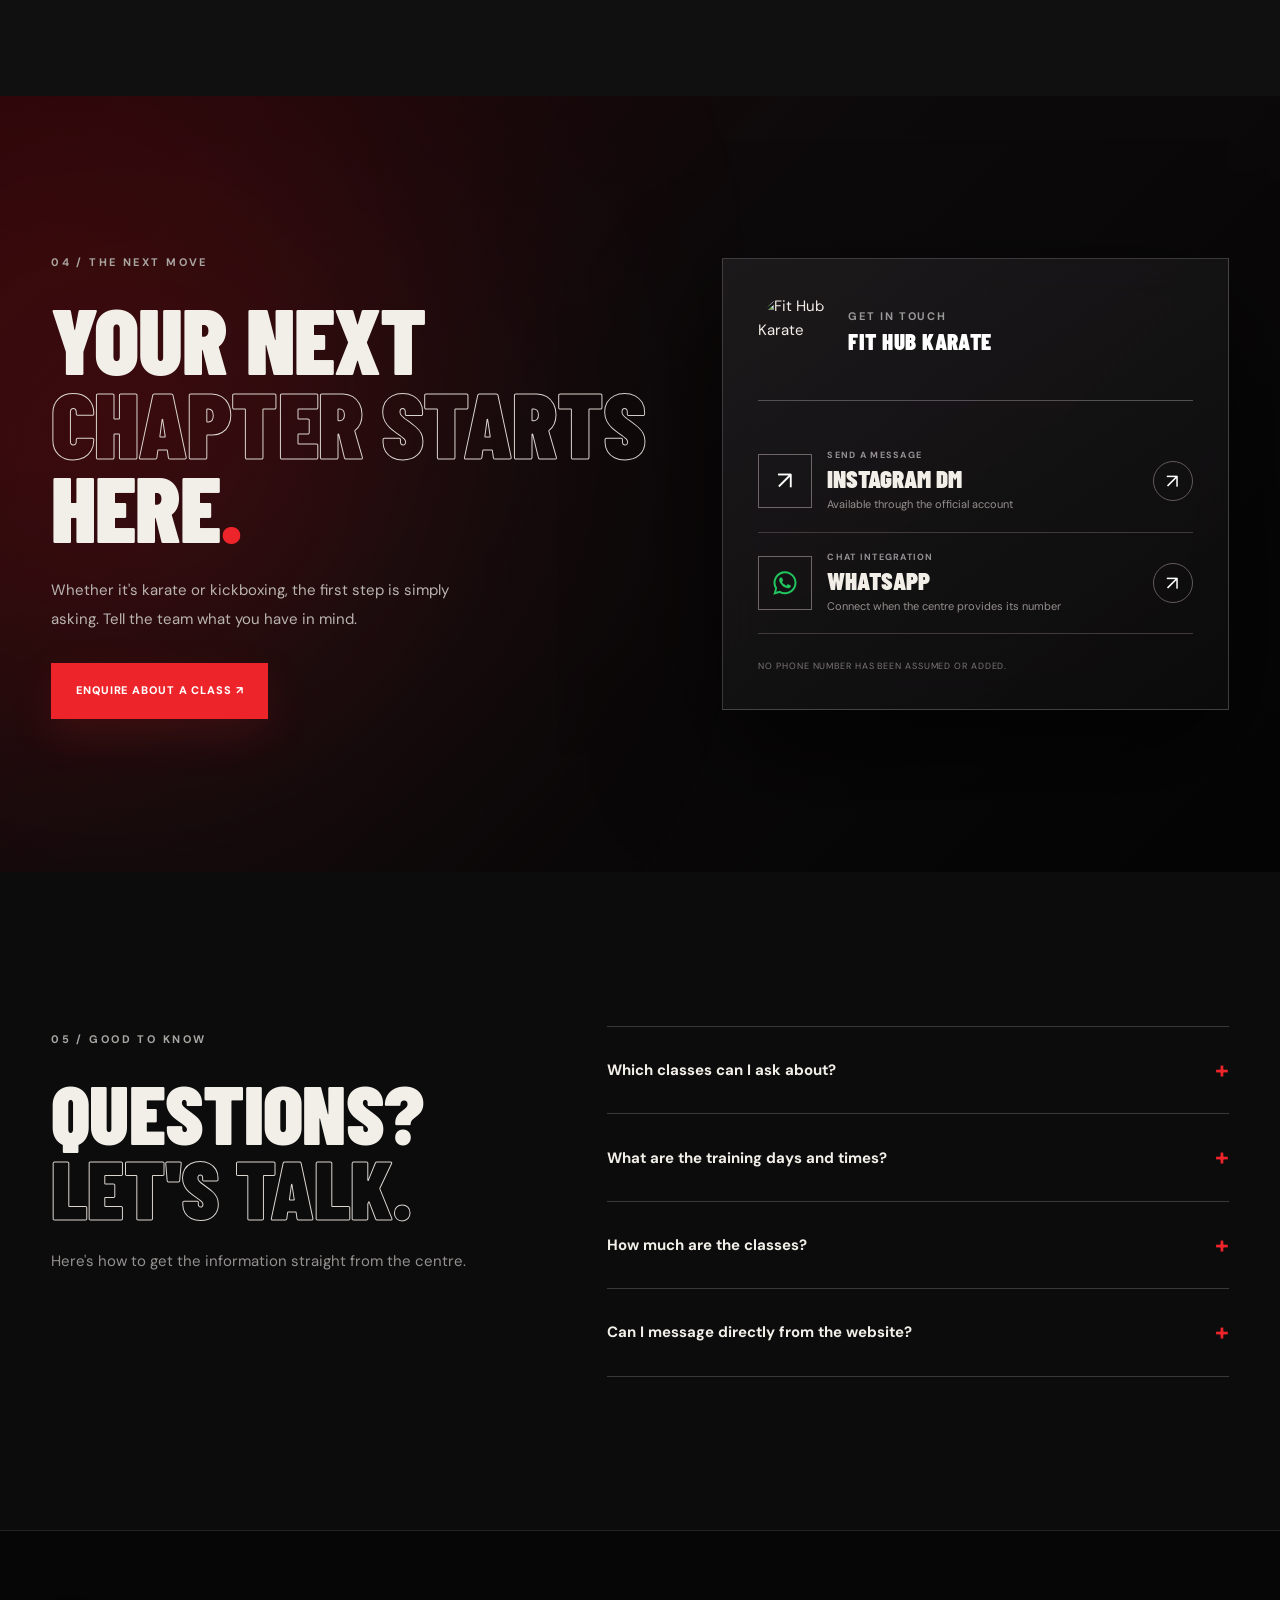
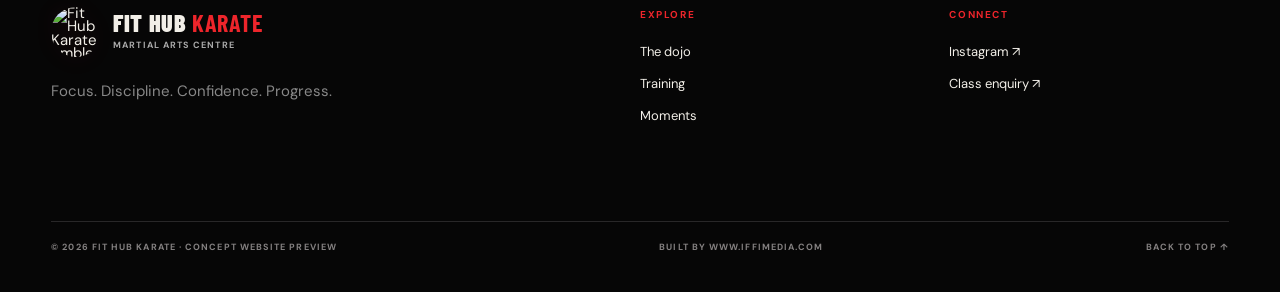
==== commit 14926748: "Fix embedded enquiry script escaping after QA and finalize responsive layout" ====
--- a/fit-hub-karate/index.html
+++ b/fit-hub-karate/index.html
@@ -160,8 +160,7 @@
       `Preferred days: ${data.get('day')}`,
       String(data.get('message') || '').trim() ? `My questions: ${String(data.get('message')).trim()}` : '',
       'Could you please share the available classes, timings and fees?'
-    ].filter(Boolean).join('
-');
+    ].filter(Boolean).join('\n');
     let copied = false;
     try {
       await navigator.clipboard.writeText(text);
@@ -176,9 +175,7 @@
     feedback.hidden = false;
     feedback.textContent = copied
       ? 'Enquiry copied. Instagram will open so you can paste and send it directly. No booking has been confirmed.'
-      : `Copy this message and send it to @fit_hub_karate on Instagram:
-
-${text}`;
+      : `Copy this message and send it to @fit_hub_karate on Instagram:\n\n${text}`;
     const link = document.createElement('a');
     link.href = 'https://ig.me/m/fit_hub_karate';
     link.target = '_blank';link.rel = 'noopener noreferrer';
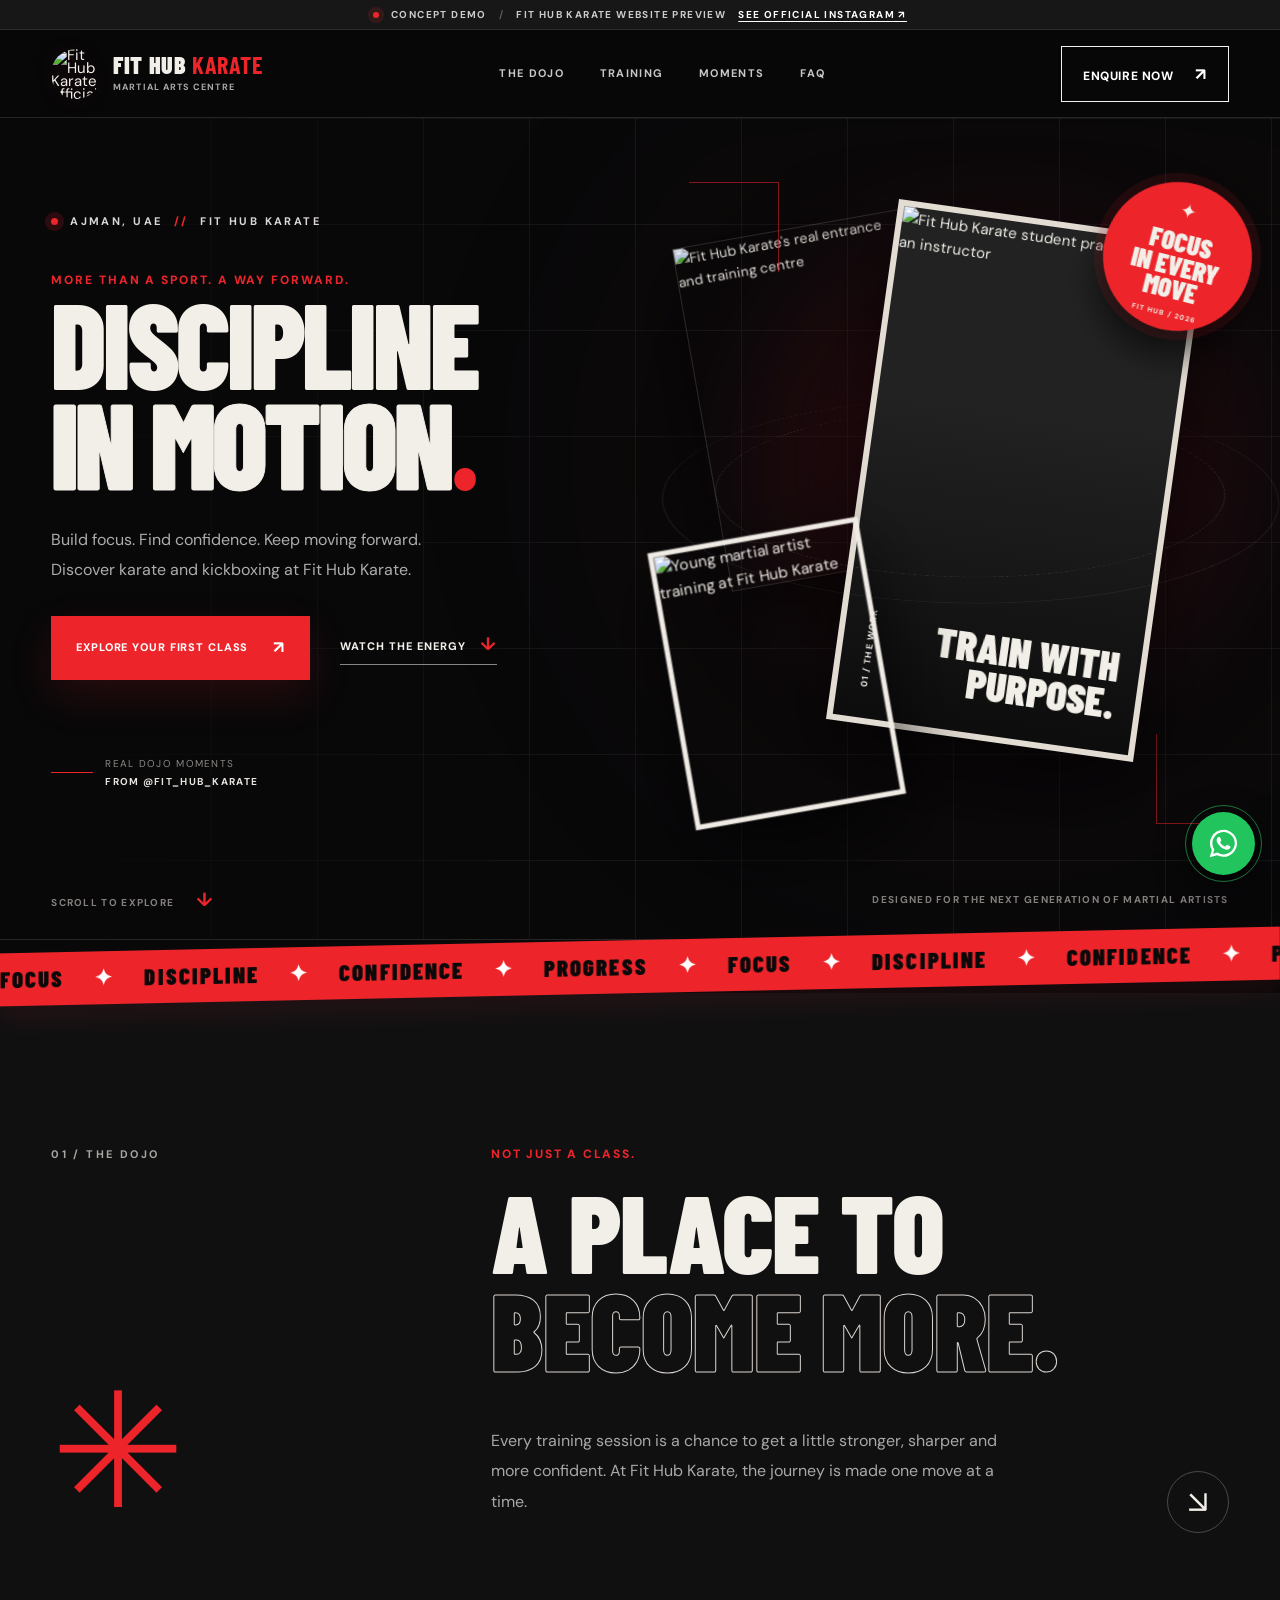
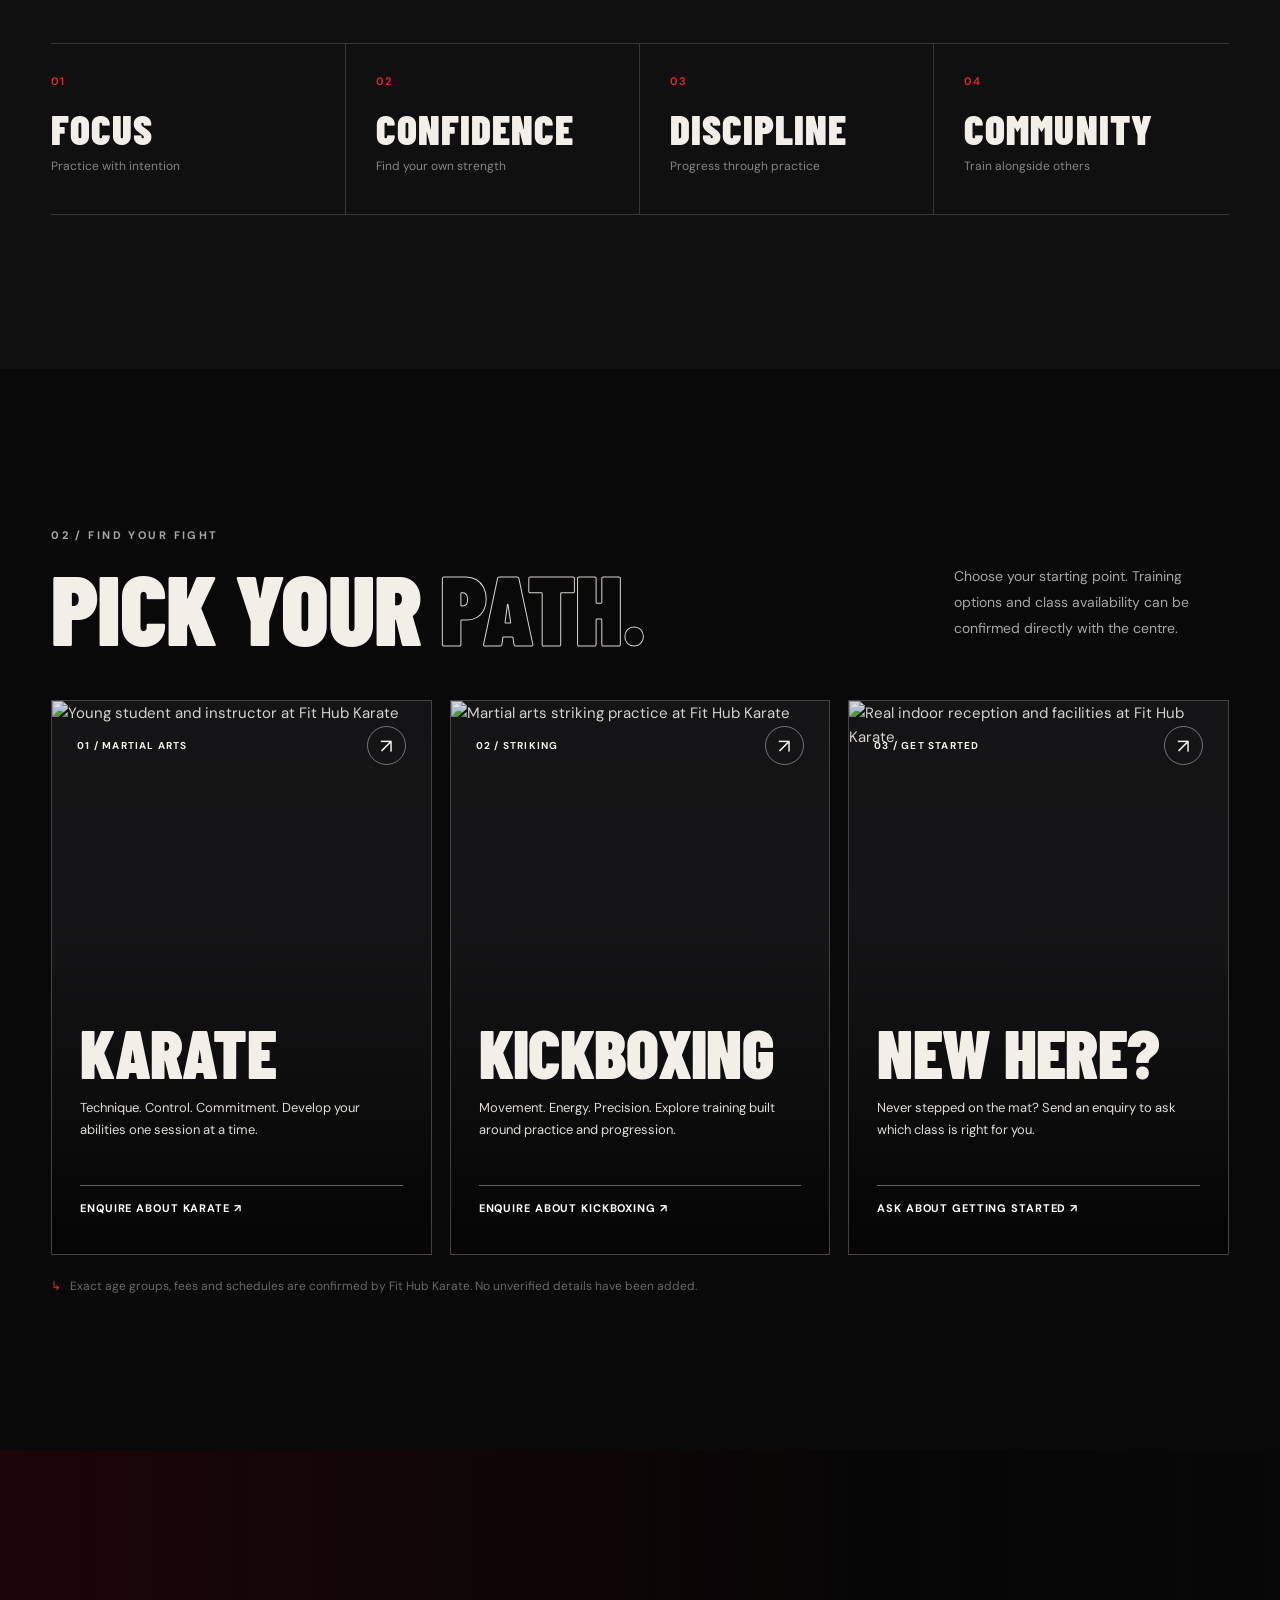
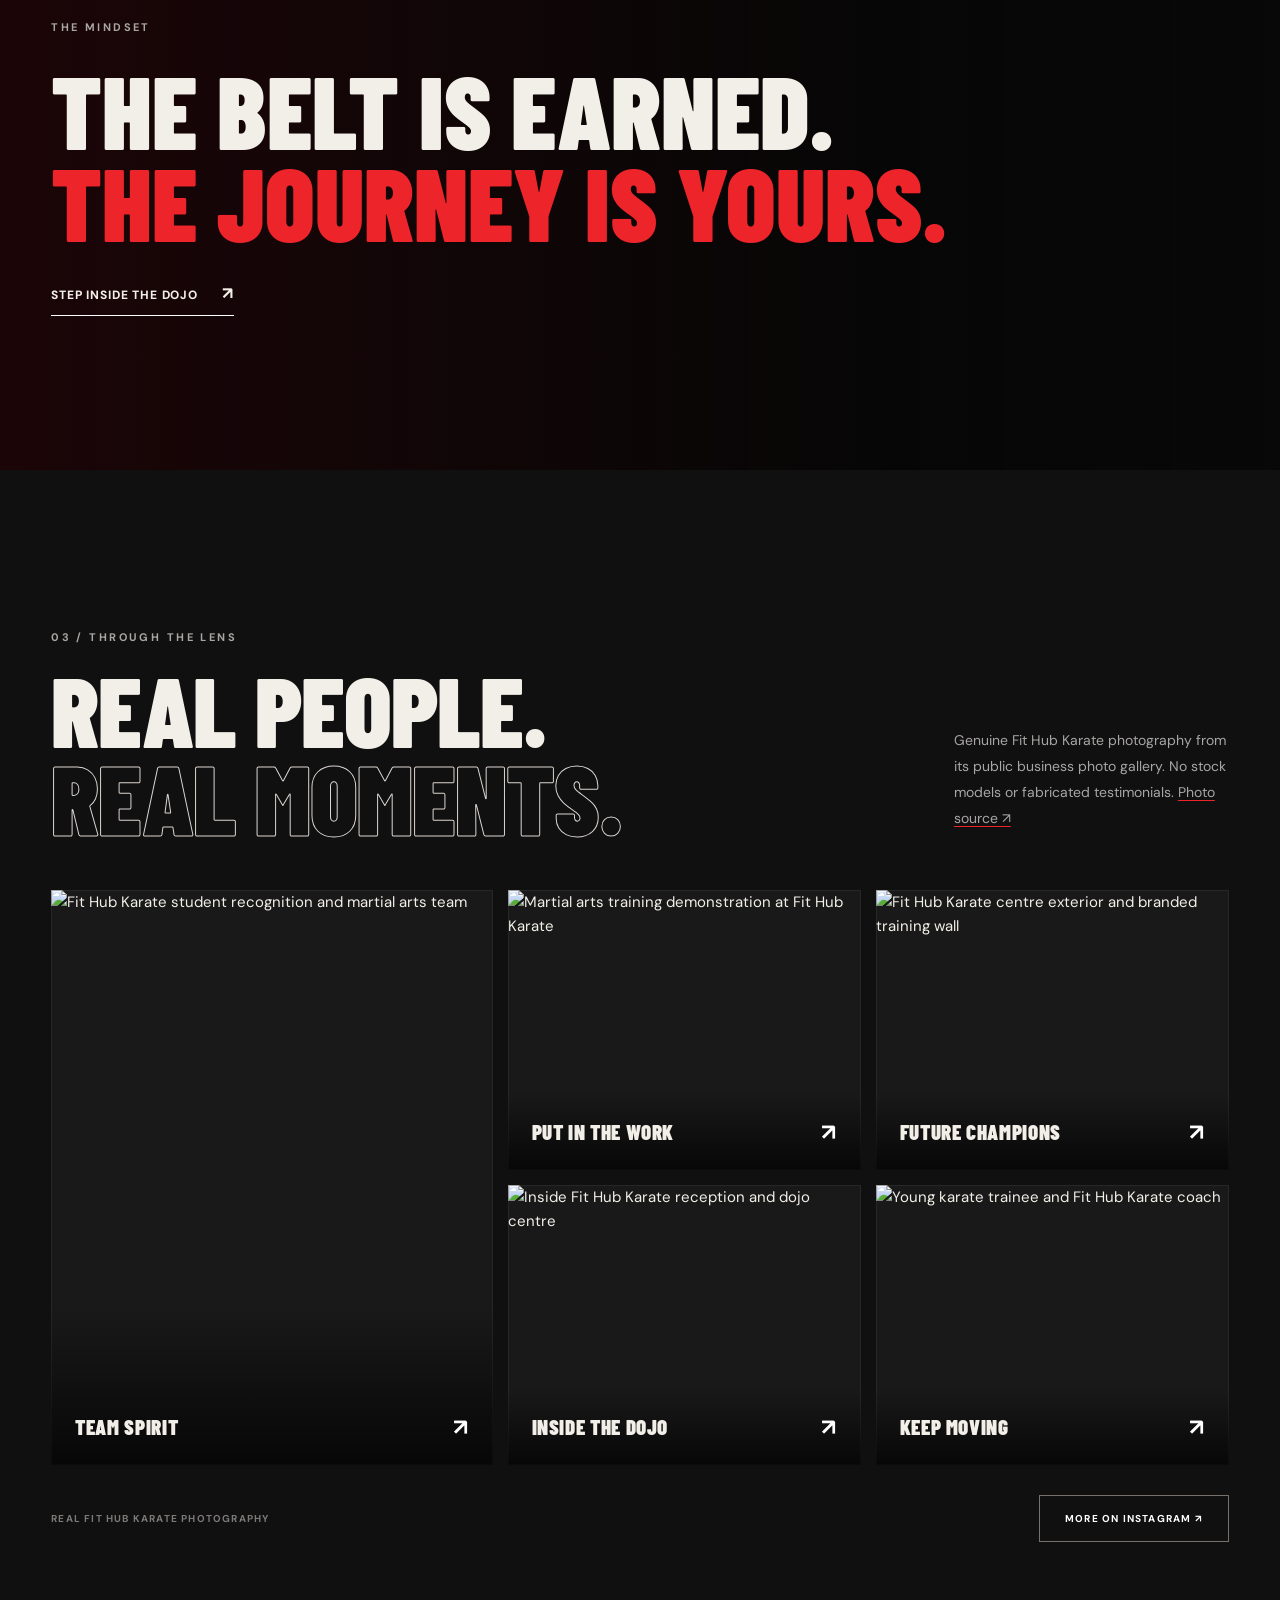
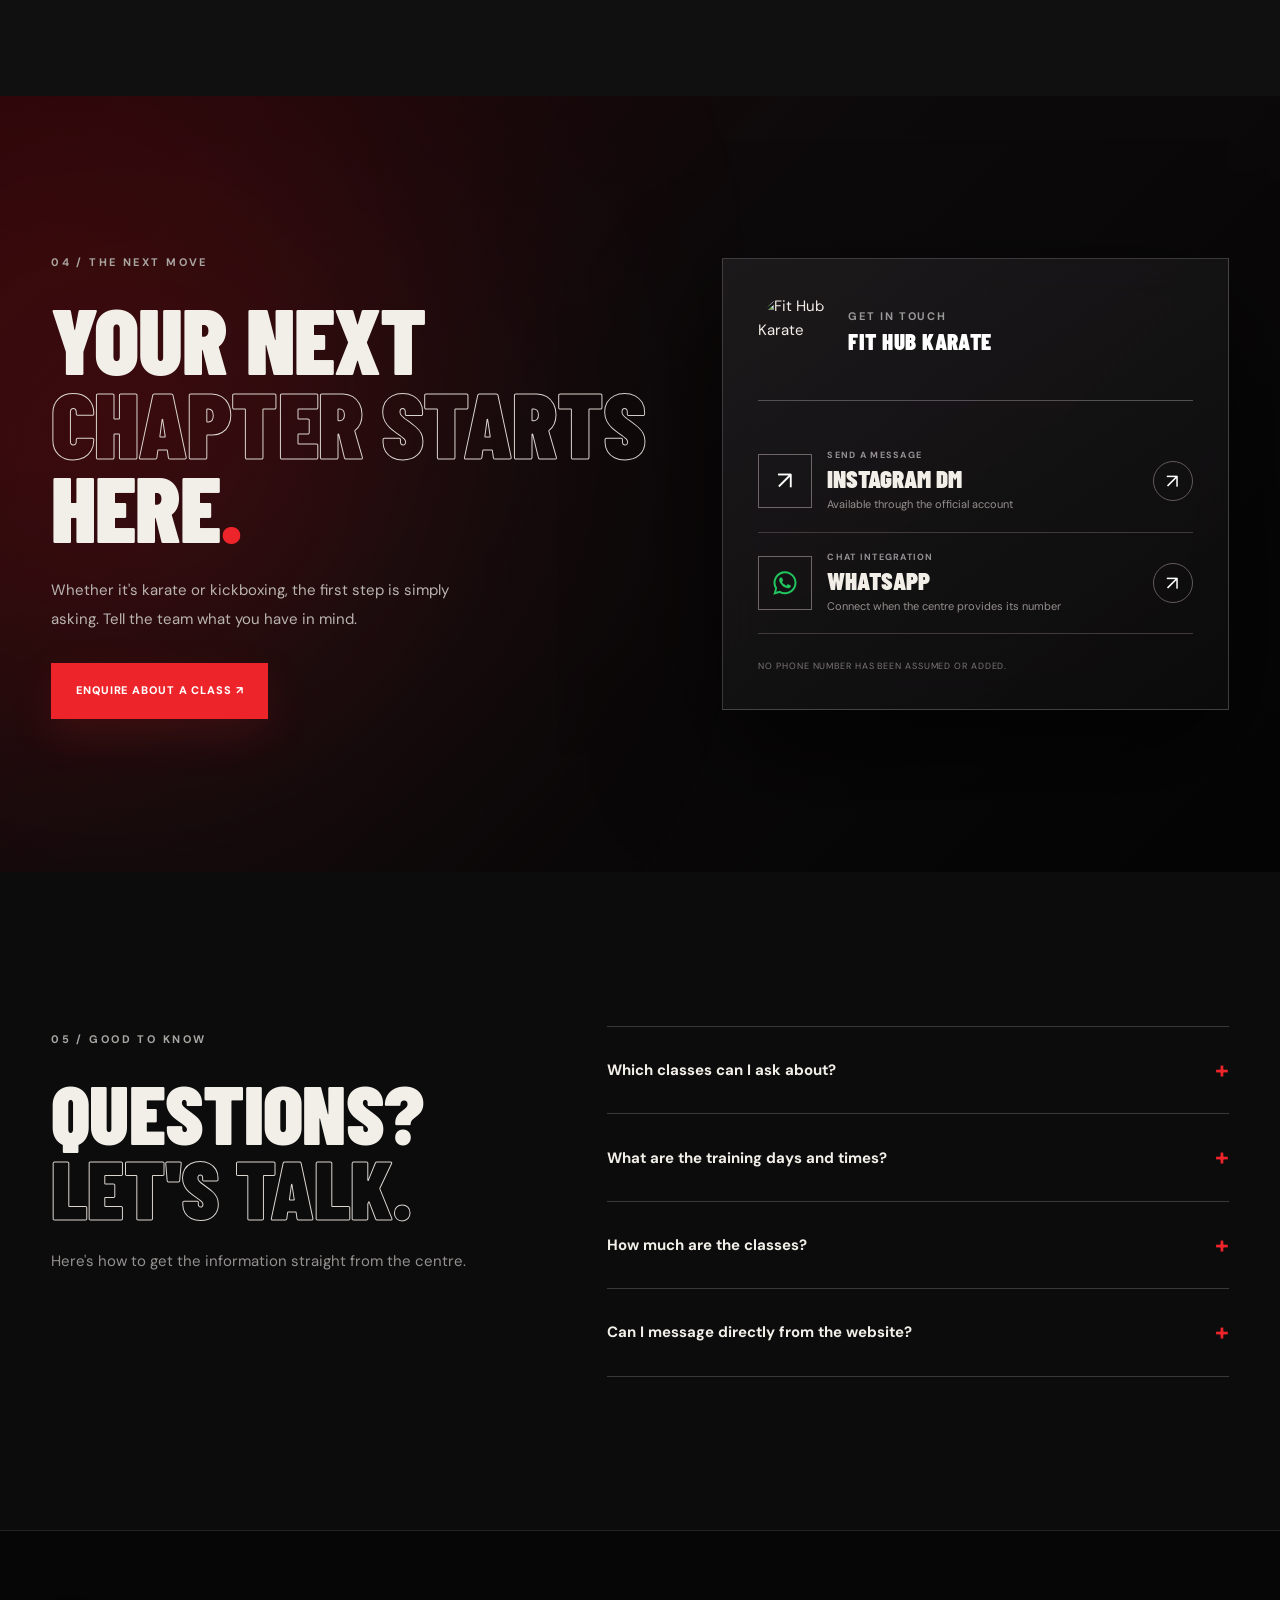
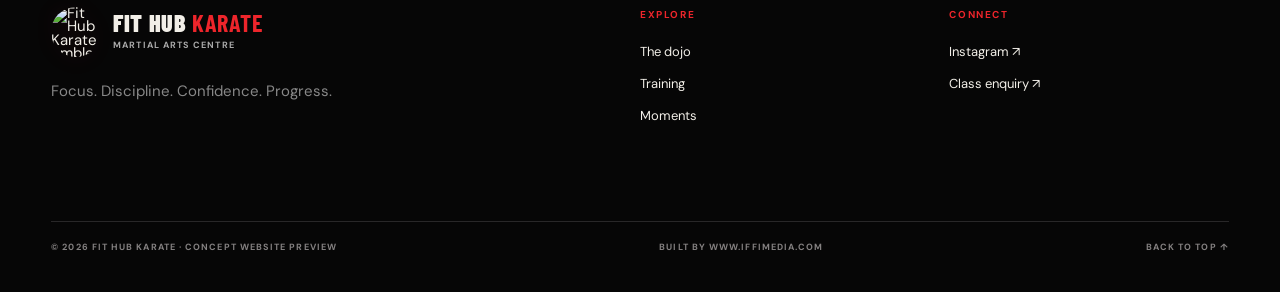
==== commit 9bcebf9d: "Replace compressed Instagram screenshot thumbnails with authentic HD Fit Hub Karate business photos;" ====
--- a/fit-hub-karate/index.html
+++ b/fit-hub-karate/index.html
@@ -25,6 +25,19 @@
 html,body{overflow-x:clip}
 .ticker{transform:skewY(-1.2deg);width:100%}
 
+
+/* OCT 2026 PHOTO QUALITY PASS - ORIGINAL BUSINESS PHOTOS, NOT CROPPED VIDEO THUMBNAILS */
+.stage-card img,.program-img img,.gallery-item img{filter:none!important;image-rendering:auto;transform:none;object-fit:cover}
+.stage-back{filter:brightness(.92)}
+.stage-main img{object-position:50% 50%}
+.stage-back img{object-position:50% 50%}
+.stage-front img{object-position:50% 40%}
+.program-img-overlay{background:linear-gradient(180deg,rgba(0,0,0,.12) 0%,rgba(0,0,0,.08) 39%,rgba(0,0,0,.8) 100%)}
+.gallery-item::after{background:linear-gradient(0deg,rgba(0,0,0,.72),transparent 37%)}
+.program-card:hover .program-img img,.gallery-item:hover img{transform:scale(1.025);filter:none!important}
+.gallery-item img{object-position:center 50%}
+.gallery-item.tall img{object-position:center 37%}
+@media (prefers-reduced-motion:reduce){.program-card:hover .program-img img,.gallery-item:hover img{transform:none}}
 </style>
   <title>FIT HUB KARATE — Discipline in Motion</title>
 </head>
@@ -52,9 +65,9 @@
         </div>
         <div class="hero-visual" data-reveal aria-label="Real training moments from Fit Hub Karate Instagram">
           <div class="orbit orbit-one" aria-hidden="true"></div><div class="orbit orbit-two" aria-hidden="true"></div>
-          <div class="stage-card stage-back tilt-card"><img src="https://d2ol7oe51mr4n9.cloudfront.net/user_3KYPszgdAEjqdH8bZYvE3jjPIXd/58d9f9d4-ff41-4842-bd1d-f7d380aba04d.webp" alt="Karate training inside Fit Hub Karate" fetchpriority="high" /></div>
-          <div class="stage-card stage-main tilt-card"><img src="https://d2ol7oe51mr4n9.cloudfront.net/user_3KYPszgdAEjqdH8bZYvE3jjPIXd/e1987453-2b56-4bef-8ca5-f088abf48499.webp" alt="Sparring practice at Fit Hub Karate" fetchpriority="high"/><div class="stage-image-shade"></div><div class="stage-caption"><span class="stage-number">01 / THE WORK</span><strong>TRAIN WITH<br>PURPOSE.</strong></div></div>
-          <div class="stage-card stage-front tilt-card"><img src="https://d2ol7oe51mr4n9.cloudfront.net/user_3KYPszgdAEjqdH8bZYvE3jjPIXd/34a6ec4b-7646-4bde-85e4-04788dc5d347.webp" alt="Young karate student performing a technique, from Fit Hub Karate's Instagram"/></div>
+          <div class="stage-card stage-back tilt-card"><img src="https://img.magicpin.com/8646754_store_images_17.webp" referrerpolicy="no-referrer" alt="Fit Hub Karate's real entrance and training centre" fetchpriority="high" /></div>
+          <div class="stage-card stage-main tilt-card"><img src="https://img.magicpin.com/8646754_store_images_4.webp" referrerpolicy="no-referrer" alt="Fit Hub Karate student practicing with an instructor" fetchpriority="high"/><div class="stage-image-shade"></div><div class="stage-caption"><span class="stage-number">01 / THE WORK</span><strong>TRAIN WITH<br>PURPOSE.</strong></div></div>
+          <div class="stage-card stage-front tilt-card"><img src="https://img.magicpin.com/8646754_store_images_0.webp" referrerpolicy="no-referrer" alt="Young martial artist training at Fit Hub Karate"/></div>
           <div class="floating-badge"><span class="floating-badge-spark">✦</span><b>FOCUS<br>IN EVERY<br>MOVE</b><span>FIT HUB / 2026</span></div>
           <div class="visual-corner corner-top"></div><div class="visual-corner corner-bottom"></div>
         </div>
@@ -71,22 +84,22 @@
     <section class="program-section section-pad" id="programs">
       <div class="wrap"><div class="section-head" data-reveal><div><span class="section-index">02 / FIND YOUR FIGHT</span><h2 class="display-heading">PICK YOUR <em>PATH.</em></h2></div><p>Choose your starting point. Training options and class availability can be confirmed directly with the centre.</p></div>
       <div class="program-grid">
-        <article class="program-card" data-reveal data-program="Karate"><div class="program-img"><img src="https://d2ol7oe51mr4n9.cloudfront.net/user_3KYPszgdAEjqdH8bZYvE3jjPIXd/34a6ec4b-7646-4bde-85e4-04788dc5d347.webp" alt="Young karate student practicing at Fit Hub Karate" loading="lazy"/><div class="program-img-overlay"></div></div><div class="program-top"><span>01 / MARTIAL ARTS</span><span class="program-chevron">↗</span></div><div class="program-info"><h3>KARATE</h3><p>Technique. Control. Commitment. Develop your abilities one session at a time.</p><button class="program-link" type="button">ENQUIRE ABOUT KARATE ↗</button></div></article>
-        <article class="program-card" data-reveal data-program="Kickboxing"><div class="program-img"><img src="https://d2ol7oe51mr4n9.cloudfront.net/user_3KYPszgdAEjqdH8bZYvE3jjPIXd/0c161bbc-e271-4b8f-9198-5570f0250f3e.webp" alt="Partner training and kickboxing practice at Fit Hub Karate" loading="lazy"/><div class="program-img-overlay"></div></div><div class="program-top"><span>02 / STRIKING</span><span class="program-chevron">↗</span></div><div class="program-info"><h3>KICKBOXING</h3><p>Movement. Energy. Precision. Explore training built around practice and progression.</p><button class="program-link" type="button">ENQUIRE ABOUT KICKBOXING ↗</button></div></article>
-        <article class="program-card" data-reveal data-program="Introductory session"><div class="program-img"><img src="https://d2ol7oe51mr4n9.cloudfront.net/user_3KYPszgdAEjqdH8bZYvE3jjPIXd/dab501ab-5573-486f-92c6-9dfe302b1bc1.webp" alt="Karate coaching and guided practice, Fit Hub Karate" loading="lazy"/><div class="program-img-overlay"></div></div><div class="program-top"><span>03 / GET STARTED</span><span class="program-chevron">↗</span></div><div class="program-info"><h3>NEW HERE?</h3><p>Never stepped on the mat? Send an enquiry to ask which class is right for you.</p><button class="program-link" type="button">ASK ABOUT GETTING STARTED ↗</button></div></article>
+        <article class="program-card" data-reveal data-program="Karate"><div class="program-img"><img src="https://img.magicpin.com/8646754_store_images_4.webp" referrerpolicy="no-referrer" alt="Young student and instructor at Fit Hub Karate" loading="lazy"/><div class="program-img-overlay"></div></div><div class="program-top"><span>01 / MARTIAL ARTS</span><span class="program-chevron">↗</span></div><div class="program-info"><h3>KARATE</h3><p>Technique. Control. Commitment. Develop your abilities one session at a time.</p><button class="program-link" type="button">ENQUIRE ABOUT KARATE ↗</button></div></article>
+        <article class="program-card" data-reveal data-program="Kickboxing"><div class="program-img"><img src="https://img.magicpin.com/8646754_store_images_0.webp" referrerpolicy="no-referrer" alt="Martial arts striking practice at Fit Hub Karate" loading="lazy"/><div class="program-img-overlay"></div></div><div class="program-top"><span>02 / STRIKING</span><span class="program-chevron">↗</span></div><div class="program-info"><h3>KICKBOXING</h3><p>Movement. Energy. Precision. Explore training built around practice and progression.</p><button class="program-link" type="button">ENQUIRE ABOUT KICKBOXING ↗</button></div></article>
+        <article class="program-card" data-reveal data-program="Introductory session"><div class="program-img"><img src="https://img.magicpin.com/8646754_store_images_3.webp" referrerpolicy="no-referrer" alt="Real indoor reception and facilities at Fit Hub Karate" loading="lazy"/><div class="program-img-overlay"></div></div><div class="program-top"><span>03 / GET STARTED</span><span class="program-chevron">↗</span></div><div class="program-info"><h3>NEW HERE?</h3><p>Never stepped on the mat? Send an enquiry to ask which class is right for you.</p><button class="program-link" type="button">ASK ABOUT GETTING STARTED ↗</button></div></article>
       </div>
       <div class="program-note"><span>↳</span> Exact age groups, fees and schedules are confirmed by Fit Hub Karate. No unverified details have been added.</div>
       </div>
     </section>
     <section class="full-bleed-banner"><div class="banner-bg" role="img" aria-label="Karate students training together"></div><div class="banner-content wrap"><span class="section-index">THE MINDSET</span><h2>THE BELT IS EARNED.<br><em>THE JOURNEY IS YOURS.</em></h2><a href="#moments">STEP INSIDE THE DOJO <span>↗</span></a></div></section>
-    <section class="gallery-section section-pad" id="moments"><div class="wrap"><div class="section-head" data-reveal><div><span class="section-index">03 / THROUGH THE LENS</span><h2 class="display-heading">REAL PEOPLE.<br><em>REAL MOMENTS.</em></h2></div><p>Actual imagery shown on <a href="https://www.instagram.com/fit_hub_karate/" target="_blank" rel="noopener noreferrer">@fit_hub_karate</a>. No stock models or staged testimonials.</p></div>
+    <section class="gallery-section section-pad" id="moments"><div class="wrap"><div class="section-head" data-reveal><div><span class="section-index">03 / THROUGH THE LENS</span><h2 class="display-heading">REAL PEOPLE.<br><em>REAL MOMENTS.</em></h2></div><p>Genuine Fit Hub Karate photography from its public business photo gallery. No stock models or fabricated testimonials. <a href="https://magicpin.com/uae/Ajman/Al-Rawda-Ajman/Other/Fit-Hub-Karate-and-Fitness-Centre/store/1a3992c/photos" target="_blank" rel="noopener noreferrer">Photo source ↗</a></p></div>
     <div class="gallery-grid" id="gallery">
-      <a class="gallery-item tall" data-reveal href="https://www.instagram.com/fit_hub_karate/" target="_blank" rel="noopener noreferrer"><img src="https://d2ol7oe51mr4n9.cloudfront.net/user_3KYPszgdAEjqdH8bZYvE3jjPIXd/10d46dca-3ded-4d2f-af18-0bd594428ab4.webp" alt="Fit Hub Karate group training" loading="lazy"/><span>TEAM SPIRIT <b>↗</b></span></a>
-      <a class="gallery-item" data-reveal href="https://www.instagram.com/fit_hub_karate/" target="_blank" rel="noopener noreferrer"><img src="https://d2ol7oe51mr4n9.cloudfront.net/user_3KYPszgdAEjqdH8bZYvE3jjPIXd/9b55ae38-6426-45d5-83cd-ff0f1b771f29.webp" alt="Bag work during a training session" loading="lazy"/><span>PUT IN THE WORK <b>↗</b></span></a>
-      <a class="gallery-item" data-reveal href="https://www.instagram.com/fit_hub_karate/" target="_blank" rel="noopener noreferrer"><img src="https://d2ol7oe51mr4n9.cloudfront.net/user_3KYPszgdAEjqdH8bZYvE3jjPIXd/03d7ed71-835a-4d4a-8fbf-767b30cee4e2.webp" alt="Young martial artists in protective training equipment" loading="lazy"/><span>FUTURE CHAMPIONS <b>↗</b></span></a>
-      <a class="gallery-item" data-reveal href="https://www.instagram.com/fit_hub_karate/" target="_blank" rel="noopener noreferrer"><img src="https://d2ol7oe51mr4n9.cloudfront.net/user_3KYPszgdAEjqdH8bZYvE3jjPIXd/1b8685d3-d147-4fed-8fe4-739980907681.webp" alt="Interior of the Fit Hub Karate dojo" loading="lazy"/><span>INSIDE THE DOJO <b>↗</b></span></a>
-      <a class="gallery-item" data-reveal href="https://www.instagram.com/fit_hub_karate/" target="_blank" rel="noopener noreferrer"><img src="https://d2ol7oe51mr4n9.cloudfront.net/user_3KYPszgdAEjqdH8bZYvE3jjPIXd/58d9f9d4-ff41-4842-bd1d-f7d380aba04d.webp" alt="Training session on the dojo floor" loading="lazy"/><span>KEEP MOVING <b>↗</b></span></a>
-    </div><div class="gallery-bottom"><span>AUTHENTIC CONTENT · @FIT_HUB_KARATE</span><a class="outline-btn" href="https://www.instagram.com/fit_hub_karate/" target="_blank" rel="noopener noreferrer">MORE ON INSTAGRAM ↗</a></div></div></section>
+      <a class="gallery-item tall" data-reveal href="https://www.instagram.com/fit_hub_karate/" target="_blank" rel="noopener noreferrer"><img src="https://img.magicpin.com/8646754_store_images_1.webp" referrerpolicy="no-referrer" alt="Fit Hub Karate student recognition and martial arts team" loading="lazy"/><span>TEAM SPIRIT <b>↗</b></span></a>
+      <a class="gallery-item" data-reveal href="https://www.instagram.com/fit_hub_karate/" target="_blank" rel="noopener noreferrer"><img src="https://img.magicpin.com/8646754_store_images_0.webp" referrerpolicy="no-referrer" alt="Martial arts training demonstration at Fit Hub Karate" loading="lazy"/><span>PUT IN THE WORK <b>↗</b></span></a>
+      <a class="gallery-item" data-reveal href="https://www.instagram.com/fit_hub_karate/" target="_blank" rel="noopener noreferrer"><img src="https://img.magicpin.com/8646754_store_images_17.webp" referrerpolicy="no-referrer" alt="Fit Hub Karate centre exterior and branded training wall" loading="lazy"/><span>FUTURE CHAMPIONS <b>↗</b></span></a>
+      <a class="gallery-item" data-reveal href="https://www.instagram.com/fit_hub_karate/" target="_blank" rel="noopener noreferrer"><img src="https://img.magicpin.com/8646754_store_images_3.webp" referrerpolicy="no-referrer" alt="Inside Fit Hub Karate reception and dojo centre" loading="lazy"/><span>INSIDE THE DOJO <b>↗</b></span></a>
+      <a class="gallery-item" data-reveal href="https://www.instagram.com/fit_hub_karate/" target="_blank" rel="noopener noreferrer"><img src="https://img.magicpin.com/8646754_store_images_4.webp" referrerpolicy="no-referrer" alt="Young karate trainee and Fit Hub Karate coach" loading="lazy"/><span>KEEP MOVING <b>↗</b></span></a>
+    </div><div class="gallery-bottom"><span>REAL FIT HUB KARATE PHOTOGRAPHY</span><a class="outline-btn" href="https://www.instagram.com/fit_hub_karate/" target="_blank" rel="noopener noreferrer">MORE ON INSTAGRAM ↗</a></div></div></section>
     <section class="enquiry-section section-pad" id="contact"><div class="enquiry-light" aria-hidden="true"></div><div class="wrap enquiry-grid"><div data-reveal><span class="section-index">04 / THE NEXT MOVE</span><h2 class="display-heading">YOUR NEXT<br><em>CHAPTER STARTS</em><br>HERE<span class="period">.</span></h2><p>Whether it's karate or kickboxing, the first step is simply asking. Tell the team what you have in mind.</p><button type="button" class="primary-btn book-trigger">ENQUIRE ABOUT A CLASS ↗</button></div><div class="contact-card tilt-card" data-reveal><div class="contact-card-head"><img src="https://d2ol7oe51mr4n9.cloudfront.net/user_3KYPszgdAEjqdH8bZYvE3jjPIXd/39b40519-b573-4ea6-8943-a8e97a58d412.webp" alt="Fit Hub Karate"/><span>GET IN TOUCH<br><b>FIT HUB KARATE</b></span></div><div class="contact-divider"></div><div class="contact-option"><span class="contact-option-icon">↗</span><div><small>SEND A MESSAGE</small><strong>INSTAGRAM DM</strong><span>Available through the official account</span></div><a target="_blank" rel="noopener noreferrer" href="https://ig.me/m/fit_hub_karate" aria-label="Open Fit Hub Karate Instagram messages">↗</a></div><div class="contact-option"><span class="contact-option-icon wa-icon-small"><svg viewBox="0 0 24 24" fill="currentColor" aria-hidden="true"><path d="M12.04 2a9.83 9.83 0 0 0-8.5 14.78L2 22l5.37-1.41A9.86 9.86 0 1 0 12.04 2Zm0 17.92a8.05 8.05 0 0 1-4.11-1.12l-.3-.18-3.17.83.85-3.09-.2-.32a8.12 8.12 0 1 1 6.93 3.88Zm4.45-6.08c-.24-.12-1.44-.71-1.66-.79-.23-.08-.39-.12-.56.12-.16.25-.64.79-.78.95-.14.16-.28.18-.52.06-.25-.12-1.03-.38-1.97-1.22-.73-.65-1.23-1.45-1.37-1.69-.15-.25-.02-.38.11-.51.11-.11.24-.29.36-.43.12-.15.16-.25.24-.41.08-.17.04-.31-.02-.43-.06-.12-.55-1.34-.76-1.83-.2-.48-.4-.41-.56-.42h-.47c-.16 0-.43.06-.66.31-.22.24-.86.84-.86 2.05s.88 2.37 1 2.54c.12.16 1.73 2.64 4.19 3.7.59.25 1.06.4 1.42.51.6.19 1.15.16 1.58.1.48-.07 1.45-.59 1.65-1.16.2-.57.2-1.06.14-1.16-.06-.1-.22-.16-.47-.28Z"/></svg></span><div><small>CHAT INTEGRATION</small><strong>WHATSAPP</strong><span>Connect when the centre provides its number</span></div><button type="button" class="open-whatsapp" aria-label="WhatsApp chat information">↗</button></div><div class="contact-card-bottom">NO PHONE NUMBER HAS BEEN ASSUMED OR ADDED.</div></div></div></section>
     <section class="faq-section section-pad" id="questions"><div class="wrap faq-layout"><div data-reveal><span class="section-index">05 / GOOD TO KNOW</span><h2 class="display-heading">QUESTIONS?<br><em>LET'S TALK.</em></h2><p>Here's how to get the information straight from the centre.</p></div><div class="faq-list" data-reveal><details><summary>Which classes can I ask about?<span>+</span></summary><p>The Fit Hub Karate feed shows karate and kickboxing. Use the enquiry form to ask which option best fits your training goals.</p></details><details><summary>What are the training days and times?<span>+</span></summary><p>Current schedules are not verified for this preview. Contact Fit Hub Karate directly to confirm available sessions.</p></details><details><summary>How much are the classes?<span>+</span></summary><p>Fees have not been provided for this preview. Enquire with the team for current pricing and package details.</p></details><details><summary>Can I message directly from the website?<span>+</span></summary><p>Yes — the enquiry flow prepares a message and opens the official Instagram DM. The WhatsApp button is ready for connection once the correct business number is supplied.</p></details></div></div></section>
   </main>
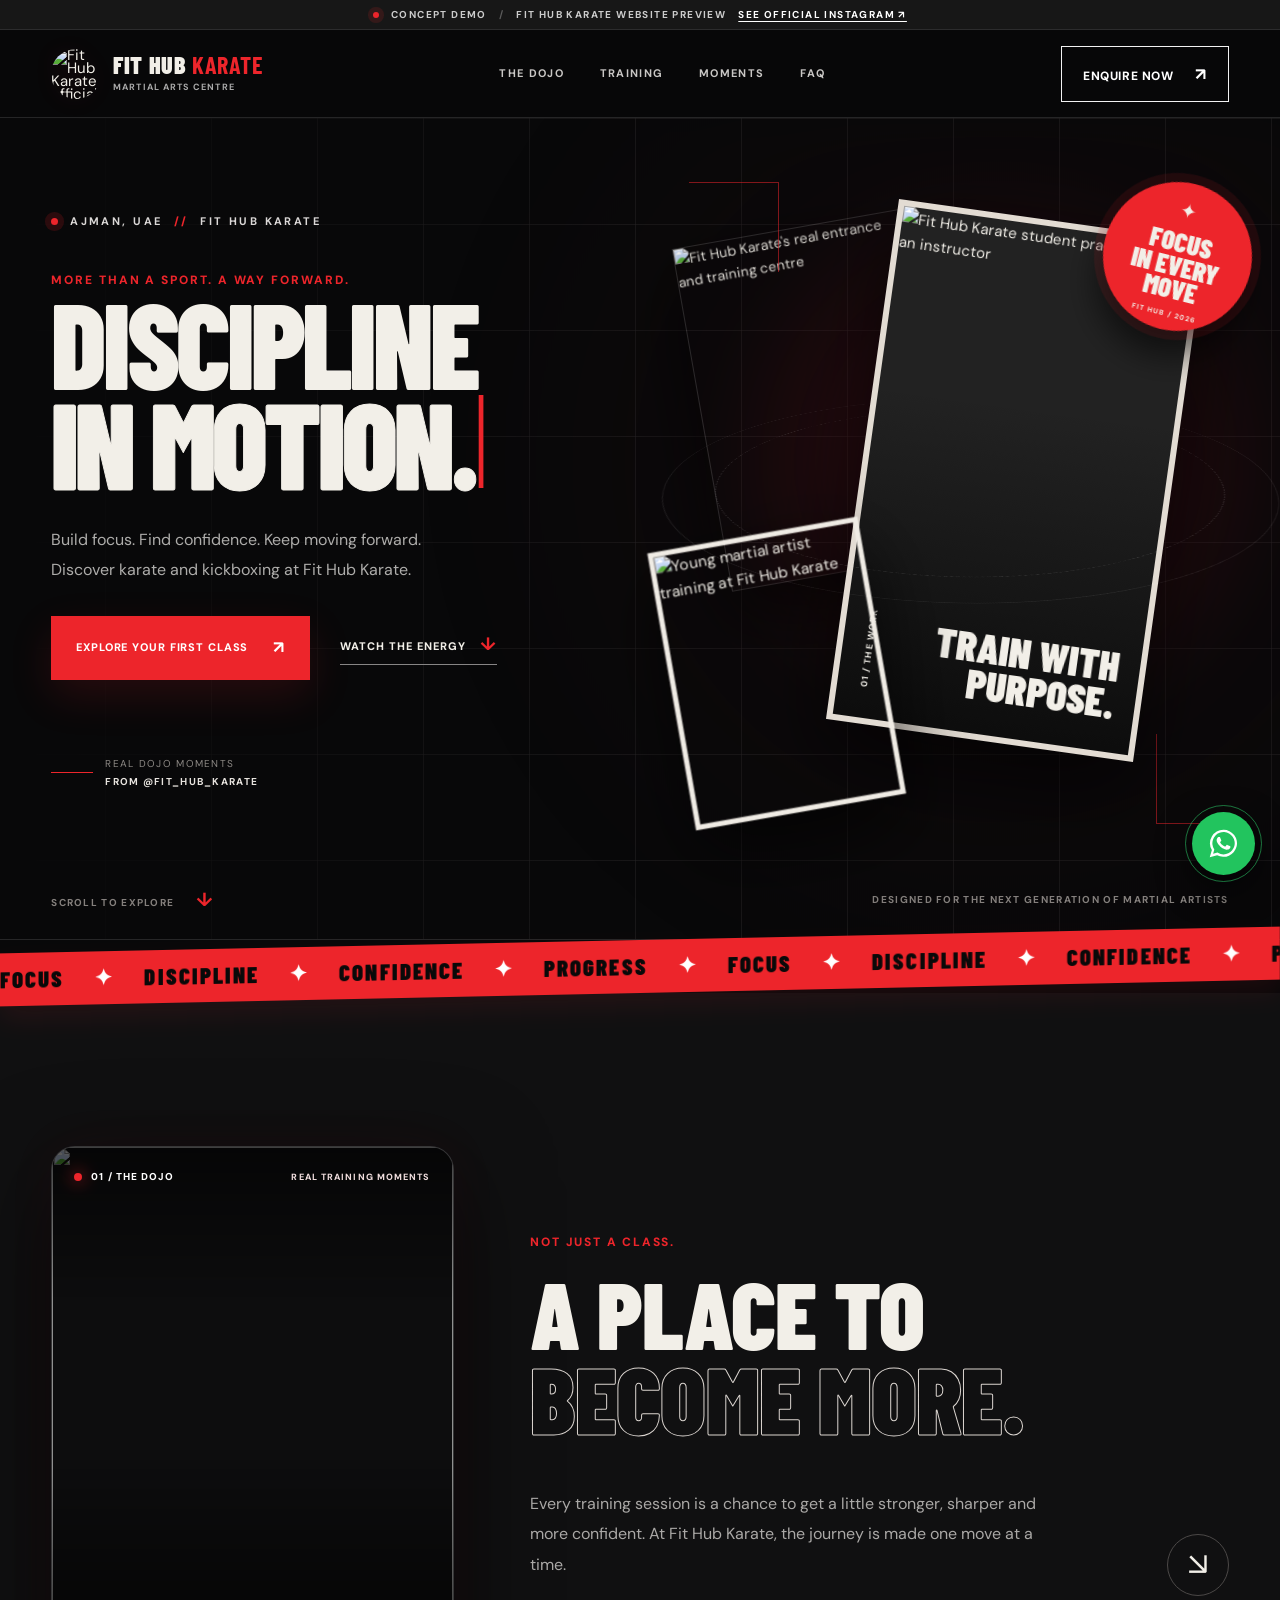
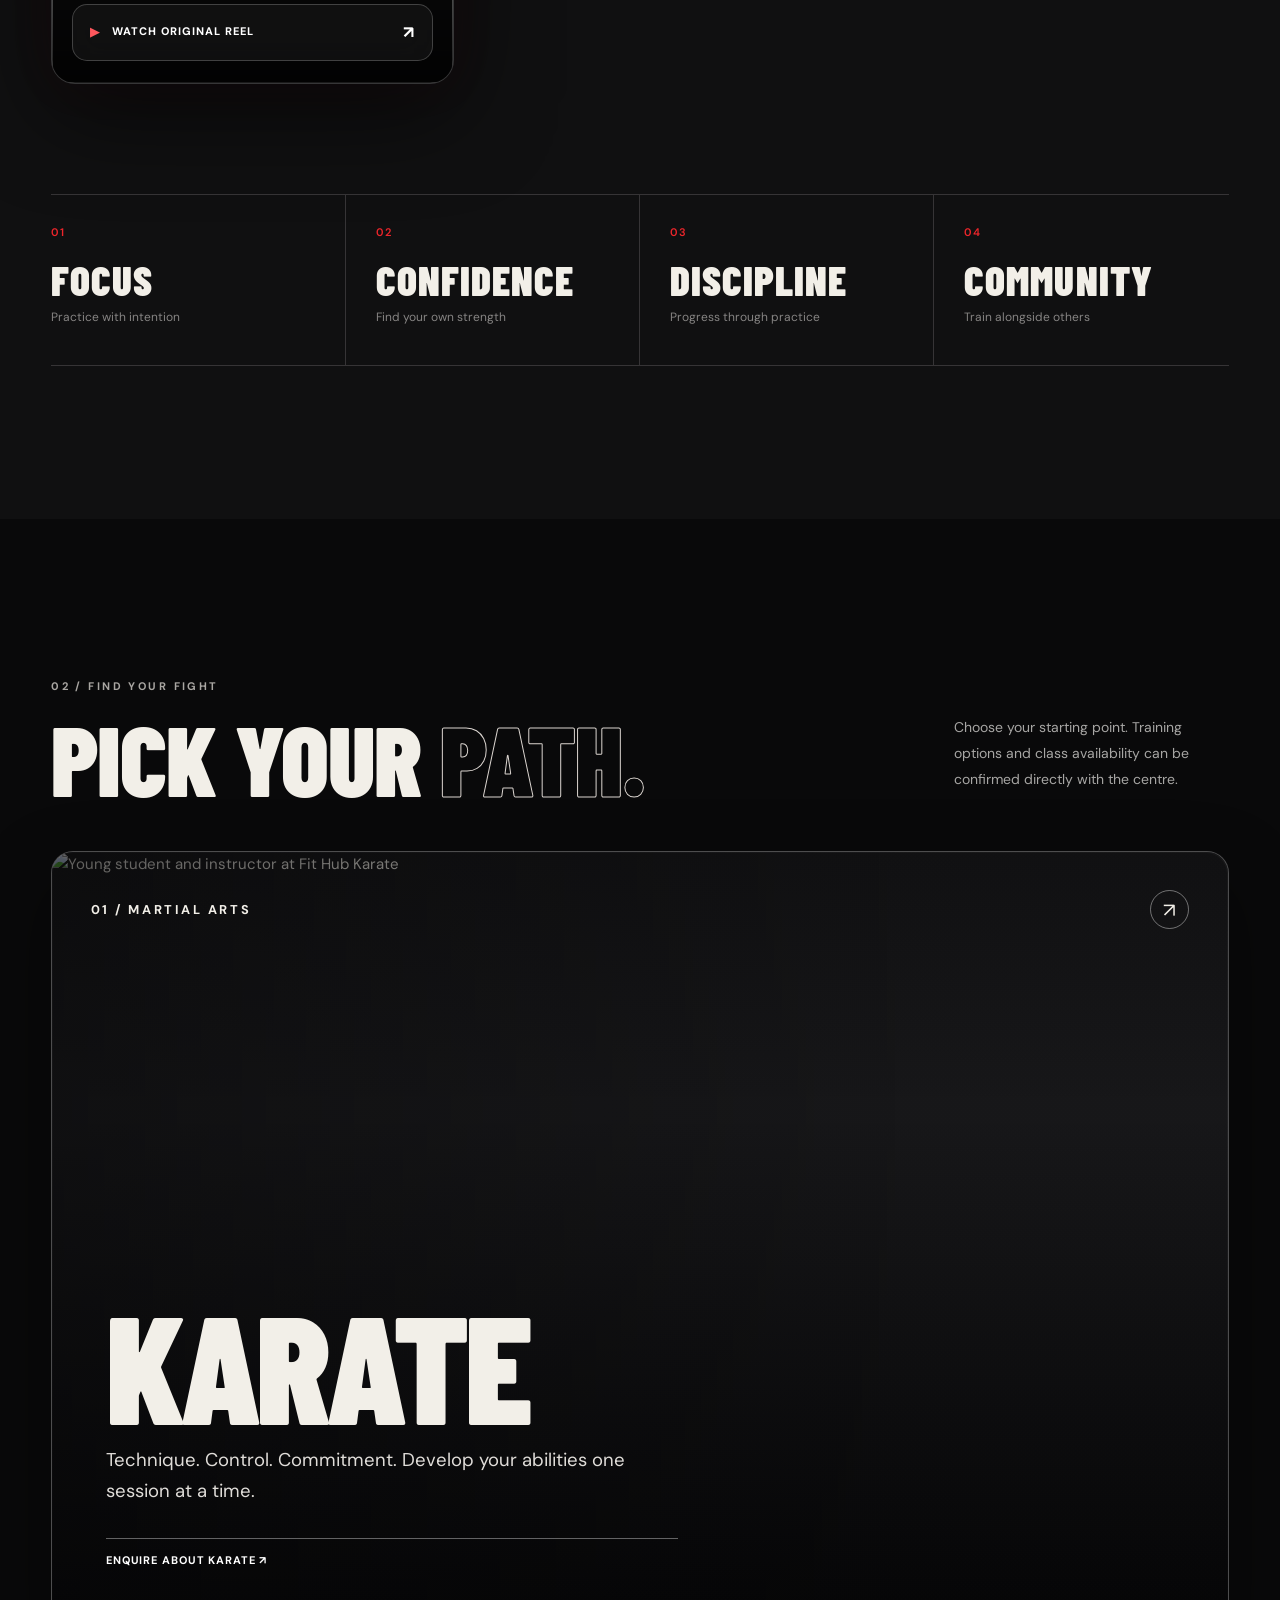
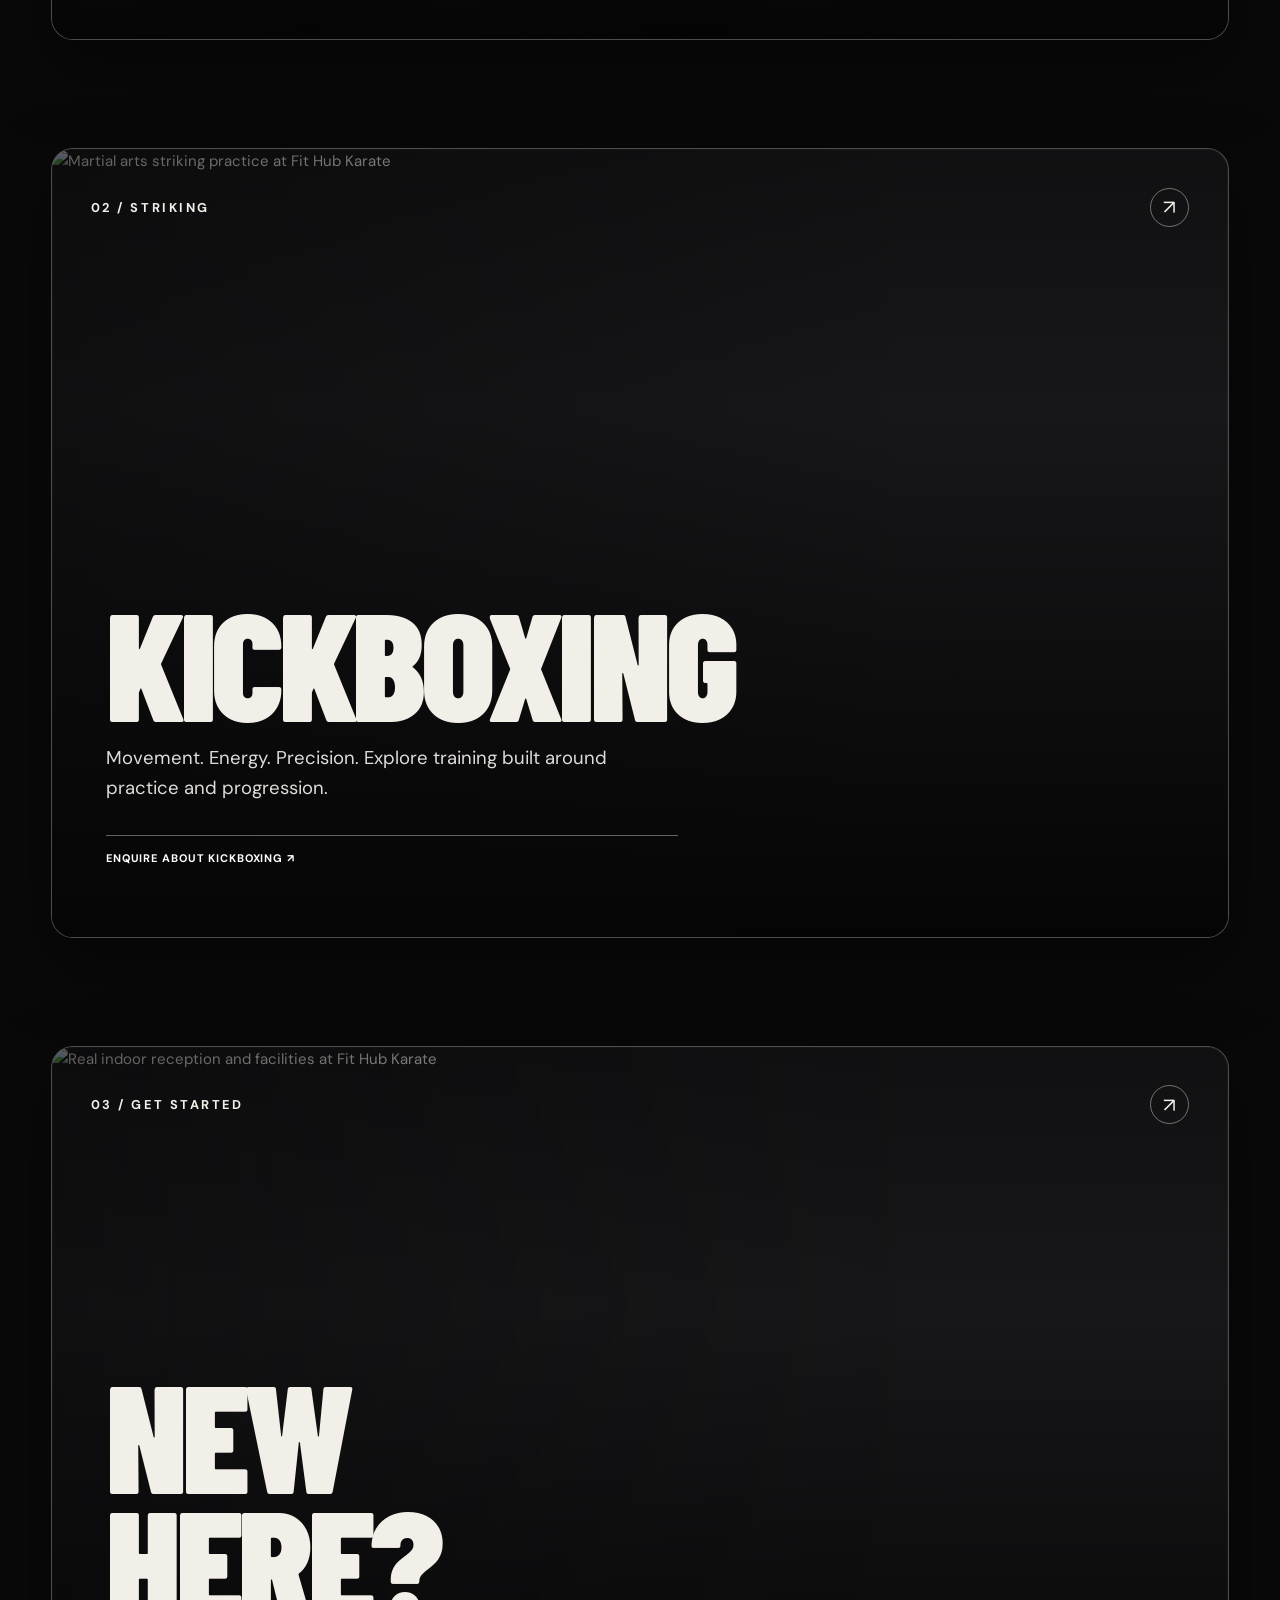
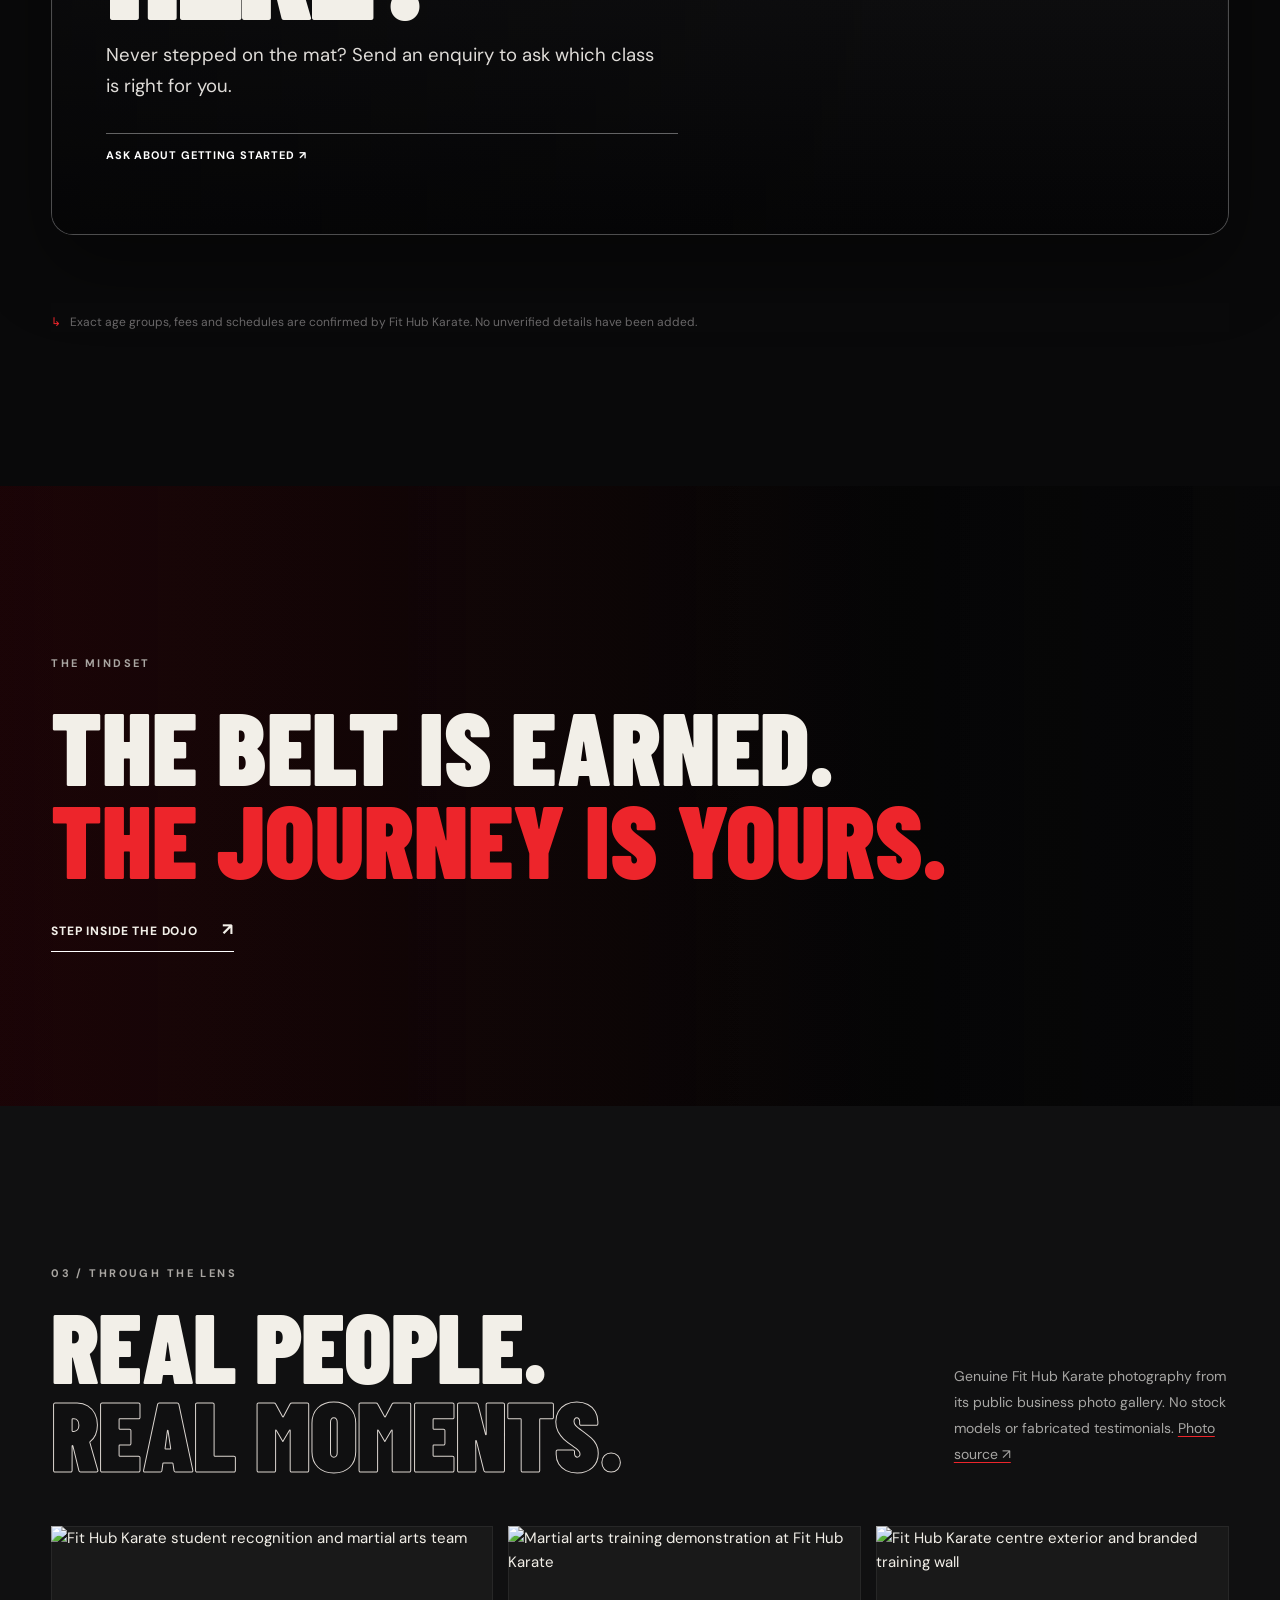
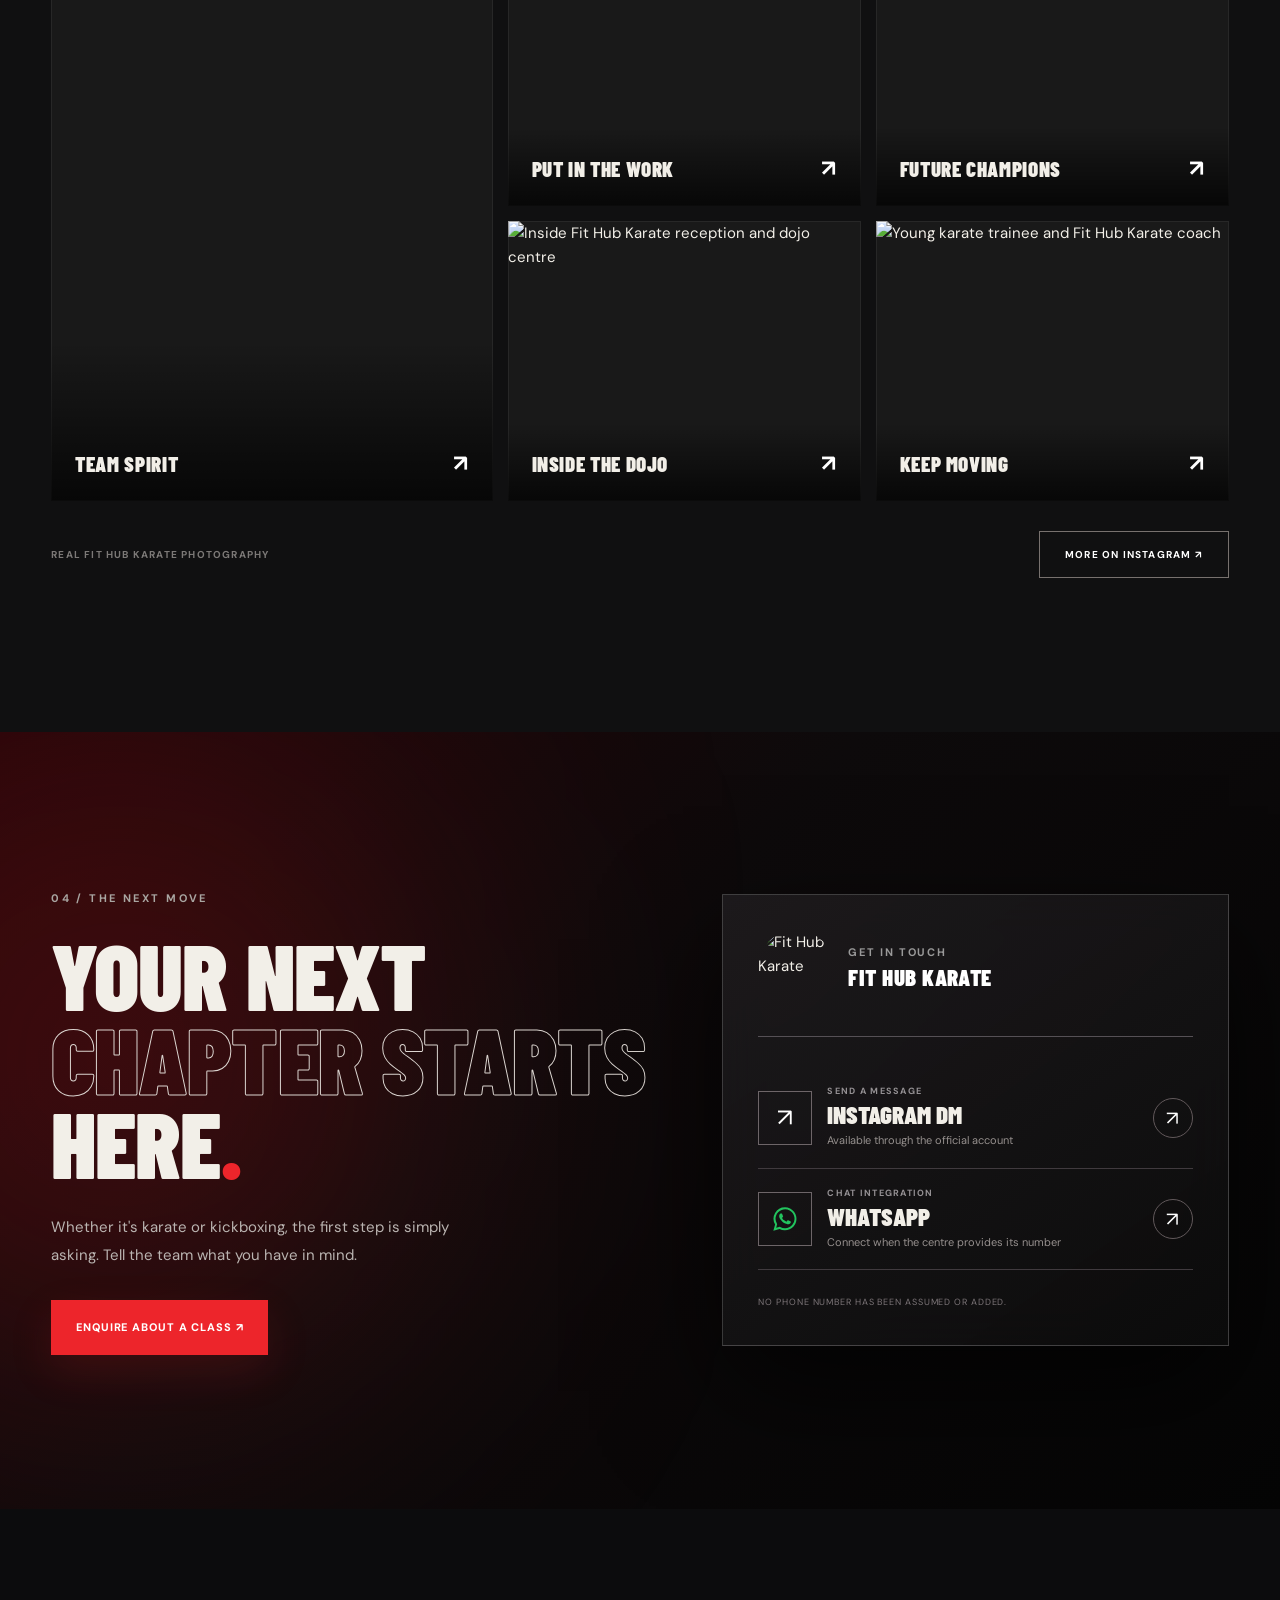
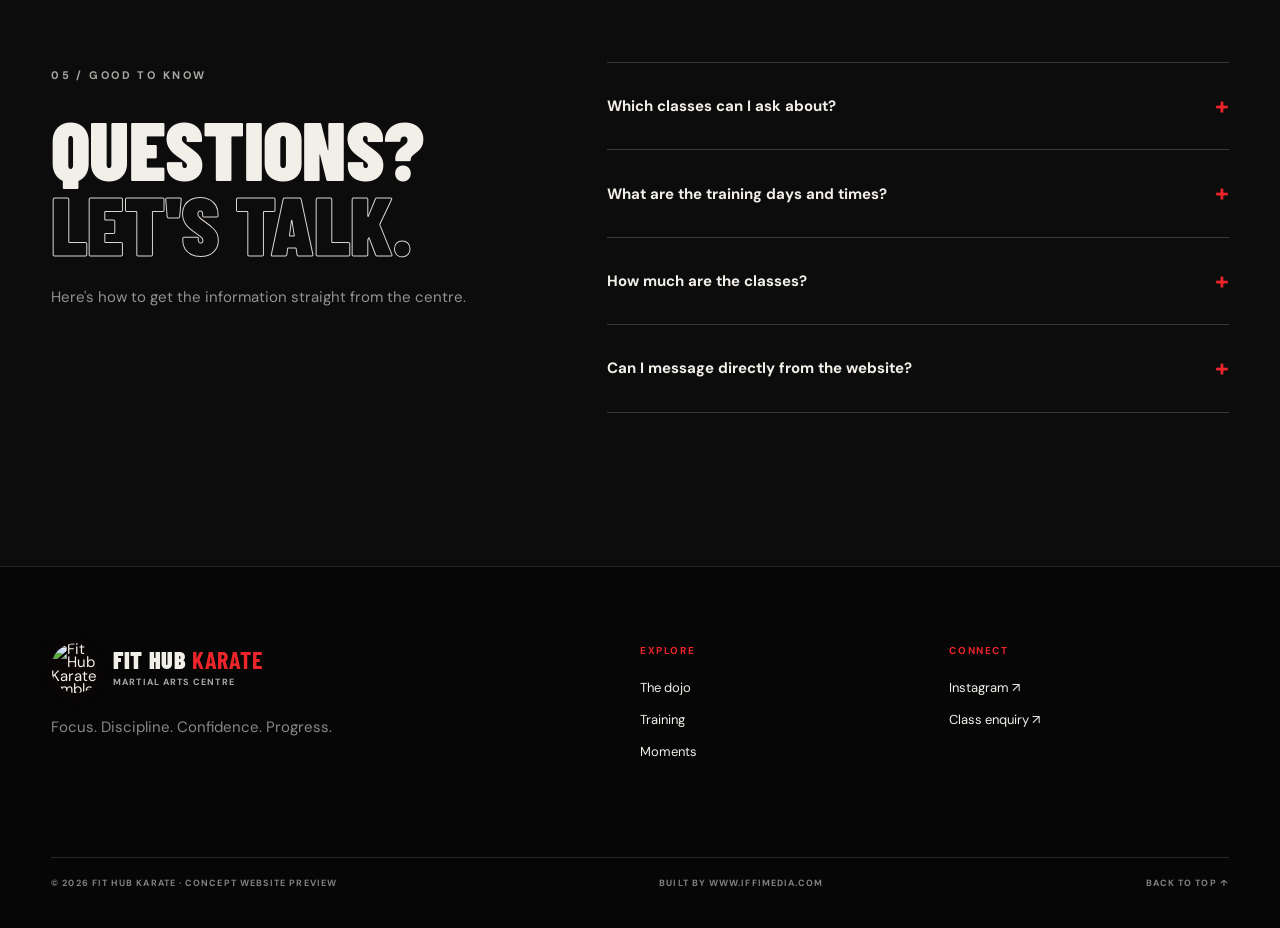
==== commit 7e0ff7d0: "Add mobile+desktop sticky stacked training cards, typing hero, scroll-safe Instagram reel and animat" ====
--- a/fit-hub-karate/index.html
+++ b/fit-hub-karate/index.html
@@ -38,6 +38,112 @@
 .gallery-item img{object-position:center 50%}
 .gallery-item.tall img{object-position:center 37%}
 @media (prefers-reduced-motion:reduce){.program-card:hover .program-img img,.gallery-item:hover img{transform:none}}
+
+/* FIT HUB 2026 STACKED MOTION — native sticky scroll, no scroll hijacking */
+:root{--stack-top:clamp(80px,9.5vh,104px)}
+html{scroll-padding-top:110px}
+.program-section{position:relative;isolation:isolate;overflow:visible}
+.program-section .wrap{overflow:visible}
+.program-grid{display:block!important;position:relative;isolation:isolate;gap:0!important;perspective:none}
+.program-card,.program-card[data-reveal].is-visible{
+ position:sticky!important;top:var(--stack-top);min-height:0!important;
+ height:clamp(495px,calc(100svh - var(--stack-top) - 25px),790px);
+ width:100%;margin:0 0 clamp(72px,12svh,170px);
+ transform:none!important;overflow:hidden;isolation:isolate;
+ border:1px solid rgba(255,255,255,.23);border-radius:22px;
+ box-shadow:0 30px 75px rgba(0,0,0,.42);transition:border-color .35s ease,box-shadow .45s ease;
+ opacity:1!important;touch-action:pan-y;
+ backface-visibility:hidden
+}
+.program-card:nth-child(1){z-index:1}
+.program-card:nth-child(2){z-index:2}
+.program-card:nth-child(3){z-index:3;margin-bottom:clamp(28px,5vh,60px)}
+.program-card::before{content:"";position:absolute;inset:0;z-index:0;pointer-events:none;border-radius:inherit;box-shadow:inset 0 0 0 1px rgba(255,255,255,.05)}
+.program-card:hover,.program-card.is-stack-active{transform:none!important;border-color:rgba(237,37,43,.75);box-shadow:0 35px 95px rgba(0,0,0,.62),0 0 0 1px rgba(237,37,43,.14)}
+.program-card .program-img{inset:0}
+.program-card .program-img img{width:100%;height:100%;object-fit:cover;object-position:center 42%;transition:transform 1.2s cubic-bezier(.22,1,.36,1)}
+.program-card .program-img-overlay{background:linear-gradient(90deg,rgba(6,6,7,.43),rgba(6,6,7,.02) 72%),linear-gradient(0deg,rgba(4,4,5,.96) 0%,rgba(4,4,5,.5) 32%,transparent 67%,rgba(4,4,5,.35) 100%)}
+.program-card:hover .program-img img{transform:scale(1.035)}
+.program-card .program-top{z-index:2;padding:clamp(21px,3vw,42px)}
+.program-card .program-top span:first-child{font-size:clamp(11px,1vw,14px);letter-spacing:.2em}
+.program-card .program-info{z-index:2;max-width:680px;padding:0 clamp(24px,4.2vw,68px) clamp(30px,4.5vw,72px)}
+.program-card .program-info h3{font-size:clamp(90px,12vw,185px);line-height:.82;letter-spacing:-.035em;max-width:100%;overflow-wrap:normal}
+.program-card .program-info p{max-width:550px;font-size:clamp(15px,1.45vw,20px);line-height:1.65}
+.program-card .program-link{margin-top:12px;padding:11px 0;min-height:44px}
+.program-grid::after{content:"";display:block;height:1px}
+.program-note{position:relative;z-index:4;background:#09090a;padding:10px 0 0}
+.program-section .section-head{position:relative;z-index:5}
+.about-grid{grid-template-columns:minmax(290px,.72fr) minmax(0,1.25fr)!important;align-items:center;gap:clamp(30px,6vw,110px)}
+.about-reel{position:relative;isolation:isolate;width:min(100%,440px);height:clamp(420px,42vw,650px);overflow:hidden;border:1px solid rgba(255,255,255,.17);border-radius:24px;box-shadow:0 25px 95px #0009,0 0 50px rgba(237,37,43,.06);background:#0d0d0e}
+.about-reel .reel-poster,.reel-frame{position:absolute;inset:0}
+.about-reel .reel-poster img{width:100%;height:100%;object-fit:cover;filter:brightness(.75)}
+.reel-frame{inset:0;z-index:1;pointer-events:none!important;overflow:hidden}
+.reel-frame iframe{height:100%;width:100%;min-height:100%;border:0;pointer-events:none!important;display:block;background:transparent}
+.about-reel::after{content:"";position:absolute;inset:0;z-index:2;background:linear-gradient(180deg,rgba(0,0,0,.56),transparent 28%,transparent 60%,rgba(0,0,0,.82));pointer-events:none}
+.reel-label{position:absolute;z-index:3;top:22px;left:22px;right:22px;color:white;display:flex;align-items:center;gap:9px;font-size:10px;font-weight:800;letter-spacing:.11em;pointer-events:none}
+.reel-label-end{margin-left:auto;color:#f0dddd;font-size:9px}
+.reel-pulse{display:block;width:8px;height:8px;background:#ed252b;border-radius:50%;box-shadow:0 0 16px #ed252b;animation:breathe 2s ease-in-out infinite}
+.reel-watch{position:absolute;z-index:4;bottom:22px;left:20px;right:20px;display:flex;align-items:center;gap:12px;justify-content:flex-start;background:rgba(20,20,21,.75);backdrop-filter:blur(16px);color:#fff;border:1px solid #ffffff35;border-radius:15px;padding:14px 17px;font-size:11px;font-weight:800;letter-spacing:.09em;transition:background .25s,transform .3s}
+.reel-watch:hover{background:rgba(237,37,43,.82);transform:translateY(-2px)}
+.reel-watch span:last-child{margin-left:auto;font-size:17px}
+.reel-play-icon{font-size:12px;color:#ff575d}
+.about-grid>div:nth-child(2){min-width:0}
+.about-grid .display-heading{font-size:clamp(62px,7.4vw,125px)}
+.hero-type-line{white-space:nowrap;display:inline-flex;align-items:center;max-width:100%}
+.type-live{display:inline-block}
+.type-cursor{display:inline-block;width:clamp(3px,.4vw,6px);height:.76em;margin-left:3px;background:var(--red);vertical-align:middle;animation:type-caret-pulse .85s steps(1,end) infinite}
+@keyframes type-caret-pulse{50%{opacity:0}}
+.value-strip{overflow:visible}
+.value{transform-origin:20% 75%;transition:border-color .4s,background .4s}
+.value-strip.is-in-view .value{animation:value-pop-in .95s cubic-bezier(.16,1,.3,1) both}
+.value-strip.is-in-view .value:nth-child(1){animation-delay:.04s}
+.value-strip.is-in-view .value:nth-child(2){animation-delay:.17s}
+.value-strip.is-in-view .value:nth-child(3){animation-delay:.3s}
+.value-strip.is-in-view .value:nth-child(4){animation-delay:.43s}
+.value:hover{background:rgba(255,255,255,.045);border-color:#ed252b}
+@keyframes value-pop-in{from{opacity:0;transform:translate3d(0,34px,0) scale(.94);filter:blur(5px)}to{opacity:1;transform:translate3d(0,0,0) scale(1);filter:blur(0)}}
+.banner-bg{background-image:linear-gradient(90deg,#070709ee 0%,#090909ae 48%,#09090930 100%),url('https://img.magicpin.com/8646754_store_images_1.webp')!important;background-position:center,center 44%}
+@media(max-width:990px){
+ .about-grid{display:grid!important;grid-template-columns:minmax(0,1fr) minmax(0,1.15fr)!important;gap:28px}
+ .about-reel{height:clamp(390px,62vw,520px)}
+ .about-grid .display-heading{font-size:clamp(58px,8vw,82px)}
+ .about-bottom{display:block}
+ .program-card .program-info h3{font-size:clamp(77px,13vw,135px)}
+}
+@media(max-width:700px){
+ :root{--stack-top:82px}
+ .program-section{padding-top:92px}
+ .program-section .wrap{width:calc(100% - 24px)}
+ .program-section .section-head{padding:0 10px;margin-bottom:34px}
+ .program-section .section-head .display-heading{font-size:clamp(60px,14vw,98px)}
+ .program-card{height:clamp(445px,calc(100svh - 100px),690px);border-radius:18px;margin-bottom:clamp(68px,12svh,130px)}
+ .program-card .program-top{padding:21px}
+ .program-card .program-img img{object-position:center center}
+ .program-card .program-info{padding:0 24px 30px;max-width:100%}
+ .program-card .program-info h3{font-size:clamp(72px,16vw,105px)}
+ .program-card .program-info p{font-size:14px;line-height:1.55}
+ .program-card .program-link{font-size:11px}
+ .about-grid{display:flex!important;flex-direction:column;gap:43px}
+ .about-reel{width:min(100%,440px);height:clamp(380px,120vw,580px);margin:0 auto}
+ .about-grid>div:nth-child(2){width:100%}
+ .about-grid .display-heading{font-size:clamp(58px,13vw,92px)}
+ .about-bottom p{line-height:1.75}
+ .reel-label-end{font-size:8px}
+ .hero-type-line{font-size:inherit}
+ .value-strip.is-in-view .value{animation-duration:.75s}
+}
+@media(max-width:380px){
+ .program-card .program-info h3{font-size:clamp(62px,15vw,84px)}
+ .program-card .program-info p{font-size:13px}
+ .about-reel{height:450px}
+}
+@media(prefers-reduced-motion:reduce){
+ .type-cursor{animation:none;opacity:0}
+ .value-strip.is-in-view .value{animation:none!important}
+ .program-card,.program-card:hover{transition:none!important;transform:none!important}
+ .reel-pulse{animation:none}
+}
+
 </style>
   <title>FIT HUB KARATE — Discipline in Motion</title>
 </head>
@@ -58,7 +164,7 @@
         <div class="hero-copy" data-reveal>
           <div class="eyebrow"><i></i> AJMAN, UAE <span class="eyebrow-slash">//</span> FIT HUB KARATE</div>
           <p class="hero-overline">MORE THAN A SPORT. A WAY FORWARD.</p>
-          <h1 id="hero-title">DISCIPLINE<br><em>IN MOTION<span class="period">.</span></em></h1>
+          <h1 id="hero-title" aria-label="DISCIPLINE IN MOTION.">DISCIPLINE<br><em class="hero-type-line"><span id="heroType" class="type-live" aria-hidden="true">IN MOTION.</span><span class="type-cursor" aria-hidden="true"></span></em></h1>
           <p class="hero-description">Build focus. Find confidence. Keep moving forward. Discover karate and kickboxing at Fit Hub Karate.</p>
           <div class="hero-actions"><button type="button" class="primary-btn book-trigger">EXPLORE YOUR FIRST CLASS <span>↗</span></button><a class="text-link" href="#moments">WATCH THE ENERGY <span>↓</span></a></div>
           <div class="hero-footnote"><span class="line-dot"></span><span>REAL DOJO MOMENTS<br><b>FROM @FIT_HUB_KARATE</b></span></div>
@@ -76,17 +182,22 @@
     </section>
     <div class="ticker" aria-hidden="true"><div class="ticker-track">FOCUS <span>✦</span> DISCIPLINE <span>✦</span> CONFIDENCE <span>✦</span> PROGRESS <span>✦</span> FOCUS <span>✦</span> DISCIPLINE <span>✦</span> CONFIDENCE <span>✦</span> PROGRESS <span>✦</span></div></div>
     <section class="about-section section-pad" id="about">
-      <div class="wrap about-grid"><div class="section-label" data-reveal><span class="section-index">01 / THE DOJO</span><div class="section-symbol">✳</div></div>
+      <div class="wrap about-grid"><div class="about-reel" data-reveal aria-label="Fit Hub Karate training reel">
+  <div class="reel-poster" aria-hidden="true"><img src="https://img.magicpin.com/8646754_store_images_4.webp" alt="" loading="lazy" referrerpolicy="no-referrer"></div>
+  <div class="reel-frame" aria-hidden="true"><iframe title="Fit Hub Karate training Instagram reel" src="https://www.instagram.com/reel/Db0W7uLo7tu/embed/" loading="lazy" referrerpolicy="strict-origin-when-cross-origin" tabindex="-1" scrolling="no" allow="encrypted-media; picture-in-picture" ></iframe></div>
+  <div class="reel-label"><span class="reel-pulse"></span> 01 / THE DOJO <span class="reel-label-end">REAL TRAINING MOMENTS</span></div>
+  <a class="reel-watch" href="https://www.instagram.com/reel/Db0W7uLo7tu/" target="_blank" rel="noopener noreferrer" aria-label="Watch Fit Hub Karate training reel on Instagram"><span class="reel-play-icon">▶</span> WATCH ORIGINAL REEL <span aria-hidden="true">↗</span></a>
+</div>
         <div data-reveal><div class="kicker">NOT JUST A CLASS.</div><h2 class="display-heading">A PLACE TO<br><em>BECOME MORE.</em></h2><div class="about-bottom"><p>Every training session is a chance to get a little stronger, sharper and more confident. At Fit Hub Karate, the journey is made one move at a time.</p><a class="round-arrow" href="#programs" aria-label="Explore the programs">↘</a></div></div>
       </div>
       <div class="wrap value-strip"><div class="value" data-reveal><span>01</span><b>FOCUS</b><small>Practice with intention</small></div><div class="value" data-reveal><span>02</span><b>CONFIDENCE</b><small>Find your own strength</small></div><div class="value" data-reveal><span>03</span><b>DISCIPLINE</b><small>Progress through practice</small></div><div class="value" data-reveal><span>04</span><b>COMMUNITY</b><small>Train alongside others</small></div></div>
     </section>
     <section class="program-section section-pad" id="programs">
       <div class="wrap"><div class="section-head" data-reveal><div><span class="section-index">02 / FIND YOUR FIGHT</span><h2 class="display-heading">PICK YOUR <em>PATH.</em></h2></div><p>Choose your starting point. Training options and class availability can be confirmed directly with the centre.</p></div>
-      <div class="program-grid">
-        <article class="program-card" data-reveal data-program="Karate"><div class="program-img"><img src="https://img.magicpin.com/8646754_store_images_4.webp" referrerpolicy="no-referrer" alt="Young student and instructor at Fit Hub Karate" loading="lazy"/><div class="program-img-overlay"></div></div><div class="program-top"><span>01 / MARTIAL ARTS</span><span class="program-chevron">↗</span></div><div class="program-info"><h3>KARATE</h3><p>Technique. Control. Commitment. Develop your abilities one session at a time.</p><button class="program-link" type="button">ENQUIRE ABOUT KARATE ↗</button></div></article>
-        <article class="program-card" data-reveal data-program="Kickboxing"><div class="program-img"><img src="https://img.magicpin.com/8646754_store_images_0.webp" referrerpolicy="no-referrer" alt="Martial arts striking practice at Fit Hub Karate" loading="lazy"/><div class="program-img-overlay"></div></div><div class="program-top"><span>02 / STRIKING</span><span class="program-chevron">↗</span></div><div class="program-info"><h3>KICKBOXING</h3><p>Movement. Energy. Precision. Explore training built around practice and progression.</p><button class="program-link" type="button">ENQUIRE ABOUT KICKBOXING ↗</button></div></article>
-        <article class="program-card" data-reveal data-program="Introductory session"><div class="program-img"><img src="https://img.magicpin.com/8646754_store_images_3.webp" referrerpolicy="no-referrer" alt="Real indoor reception and facilities at Fit Hub Karate" loading="lazy"/><div class="program-img-overlay"></div></div><div class="program-top"><span>03 / GET STARTED</span><span class="program-chevron">↗</span></div><div class="program-info"><h3>NEW HERE?</h3><p>Never stepped on the mat? Send an enquiry to ask which class is right for you.</p><button class="program-link" type="button">ASK ABOUT GETTING STARTED ↗</button></div></article>
+      <div class="program-grid" aria-label="Explore training programs with overlapping cards">
+        <article class="program-card" data-program="Karate"><div class="program-img"><img src="https://img.magicpin.com/8646754_store_images_4.webp" referrerpolicy="no-referrer" alt="Young student and instructor at Fit Hub Karate" loading="lazy"/><div class="program-img-overlay"></div></div><div class="program-top"><span>01 / MARTIAL ARTS</span><span class="program-chevron">↗</span></div><div class="program-info"><h3>KARATE</h3><p>Technique. Control. Commitment. Develop your abilities one session at a time.</p><button class="program-link" type="button">ENQUIRE ABOUT KARATE ↗</button></div></article>
+        <article class="program-card" data-program="Kickboxing"><div class="program-img"><img src="https://img.magicpin.com/8646754_store_images_0.webp" referrerpolicy="no-referrer" alt="Martial arts striking practice at Fit Hub Karate" loading="lazy"/><div class="program-img-overlay"></div></div><div class="program-top"><span>02 / STRIKING</span><span class="program-chevron">↗</span></div><div class="program-info"><h3>KICKBOXING</h3><p>Movement. Energy. Precision. Explore training built around practice and progression.</p><button class="program-link" type="button">ENQUIRE ABOUT KICKBOXING ↗</button></div></article>
+        <article class="program-card" data-program="Introductory session"><div class="program-img"><img src="https://img.magicpin.com/8646754_store_images_3.webp" referrerpolicy="no-referrer" alt="Real indoor reception and facilities at Fit Hub Karate" loading="lazy"/><div class="program-img-overlay"></div></div><div class="program-top"><span>03 / GET STARTED</span><span class="program-chevron">↗</span></div><div class="program-info"><h3>NEW HERE?</h3><p>Never stepped on the mat? Send an enquiry to ask which class is right for you.</p><button class="program-link" type="button">ASK ABOUT GETTING STARTED ↗</button></div></article>
       </div>
       <div class="program-note"><span>↳</span> Exact age groups, fees and schedules are confirmed by Fit Hub Karate. No unverified details have been added.</div>
       </div>
@@ -218,6 +329,61 @@
   }
 })();
 
+
+  // FIT HUB 2026 STACKED MOTION: native sticky layers; preserve inertial touch scrolling.
+  (() => {
+    const typeTarget = document.getElementById('heroType');
+    const text = 'IN MOTION.';
+    const reduced = window.matchMedia('(prefers-reduced-motion: reduce)').matches;
+    if (typeTarget && !reduced) {
+      typeTarget.textContent = '';
+      let started = false;
+      const type = () => {
+        if (started) return;
+        started = true;
+        let n = 0;
+        const step = () => {
+          if (!typeTarget.isConnected) return;
+          typeTarget.textContent = text.slice(0, ++n);
+          if (n < text.length) window.setTimeout(step, 105);
+        };
+        window.setTimeout(step, 260);
+      };
+      if ('IntersectionObserver' in window) {
+        const observer = new IntersectionObserver(entries => {
+          if (entries.some(x => x.isIntersecting)) { type(); observer.disconnect(); }
+        }, {threshold:.1});
+        observer.observe(typeTarget);
+      } else { type(); }
+    }
+    const values = document.querySelector('.value-strip');
+    if (values && 'IntersectionObserver' in window && !reduced) {
+      const valueObserver = new IntersectionObserver(entries => {
+        for (const e of entries) {
+          if (e.isIntersecting) values.classList.add('is-in-view');
+          else values.classList.remove('is-in-view');
+        }
+      }, {threshold:.14});
+      valueObserver.observe(values);
+    }
+    const cards = [...document.querySelectorAll('.program-card')];
+    if (cards.length) {
+      let raf = 0;
+      const updateCards = () => {
+        const threshold = Math.max(70, Math.min(window.innerHeight*.095,104))+24;
+        let active=-1;
+        cards.forEach((card,i) => {
+          if (card.getBoundingClientRect().top <= threshold) active=i;
+        });
+        cards.forEach((card,i) => card.classList.toggle('is-stack-active',i===active));
+        raf=0;
+      };
+      window.addEventListener('scroll', () => { if(!raf) raf=requestAnimationFrame(updateCards); }, {passive:true});
+      window.addEventListener('resize', updateCards, {passive:true});
+      updateCards();
+    }
+  })();
+
 </script>
 </body>
 </html>
